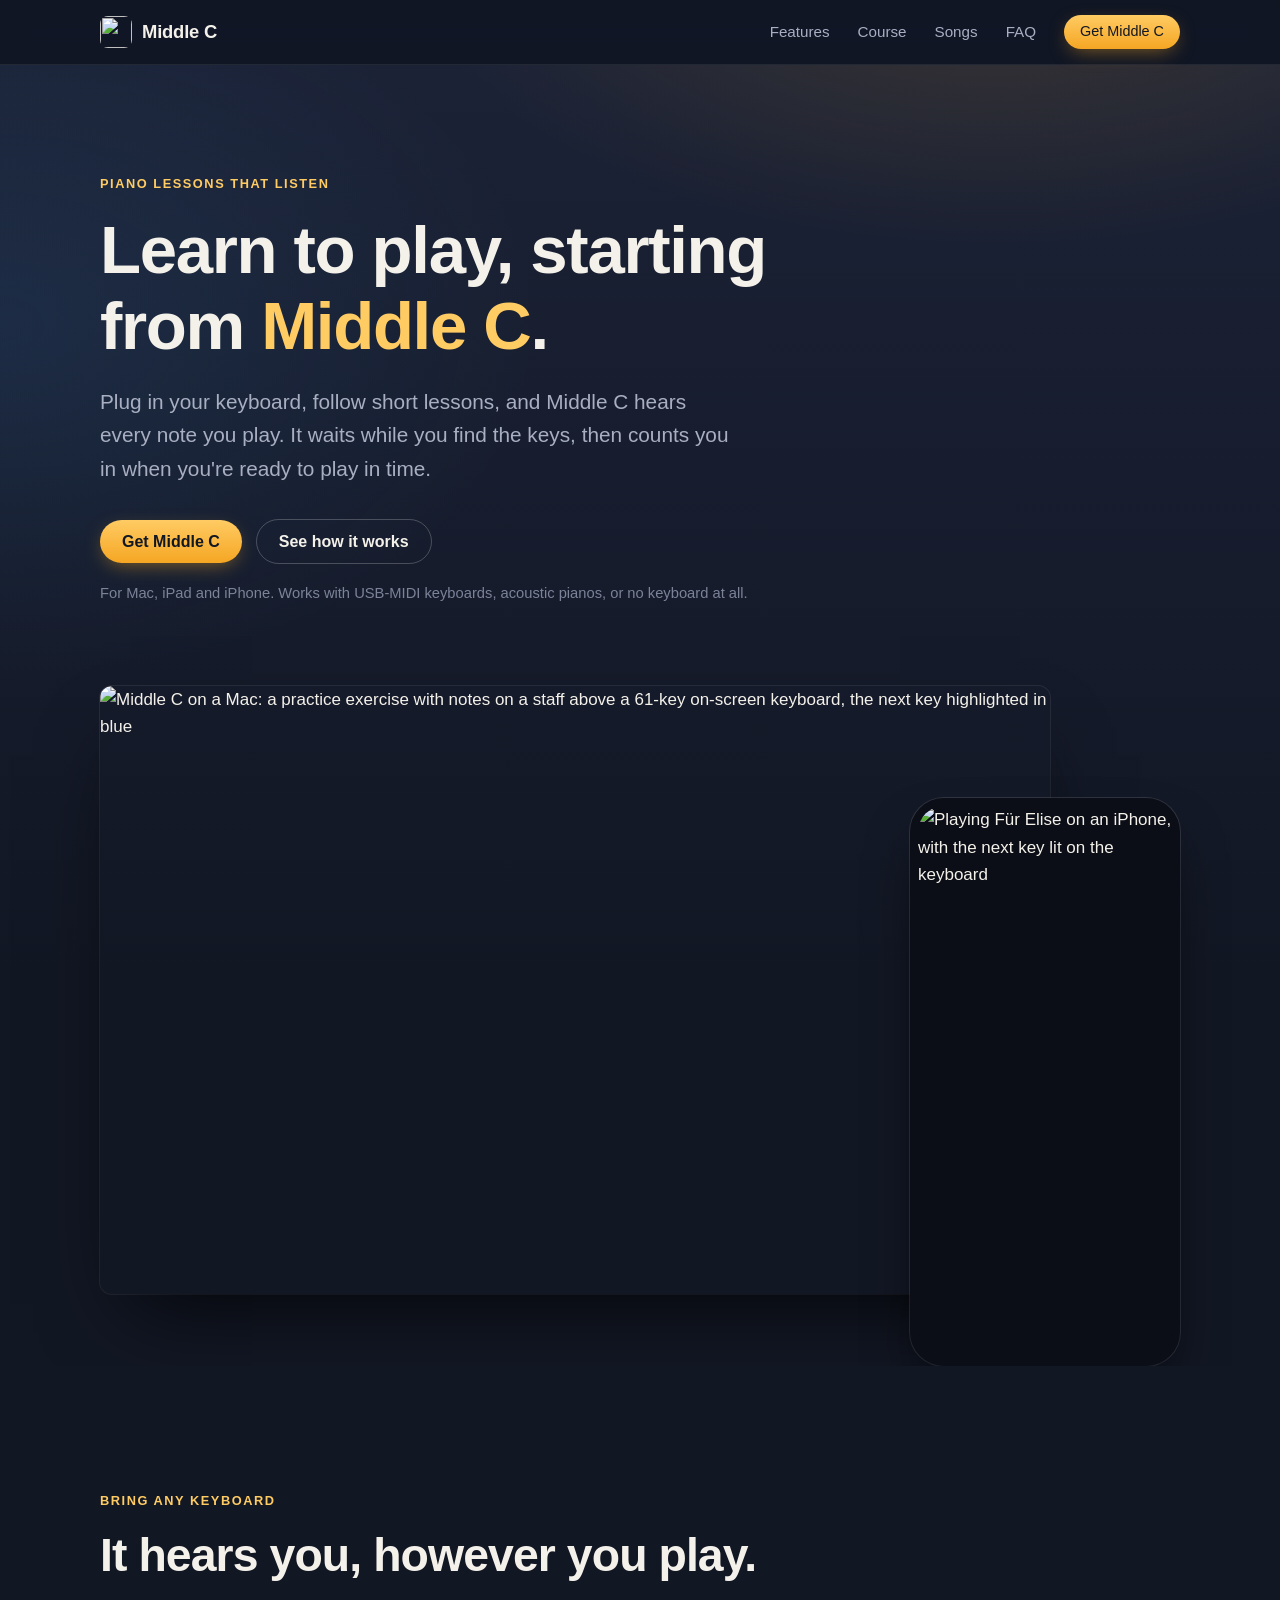
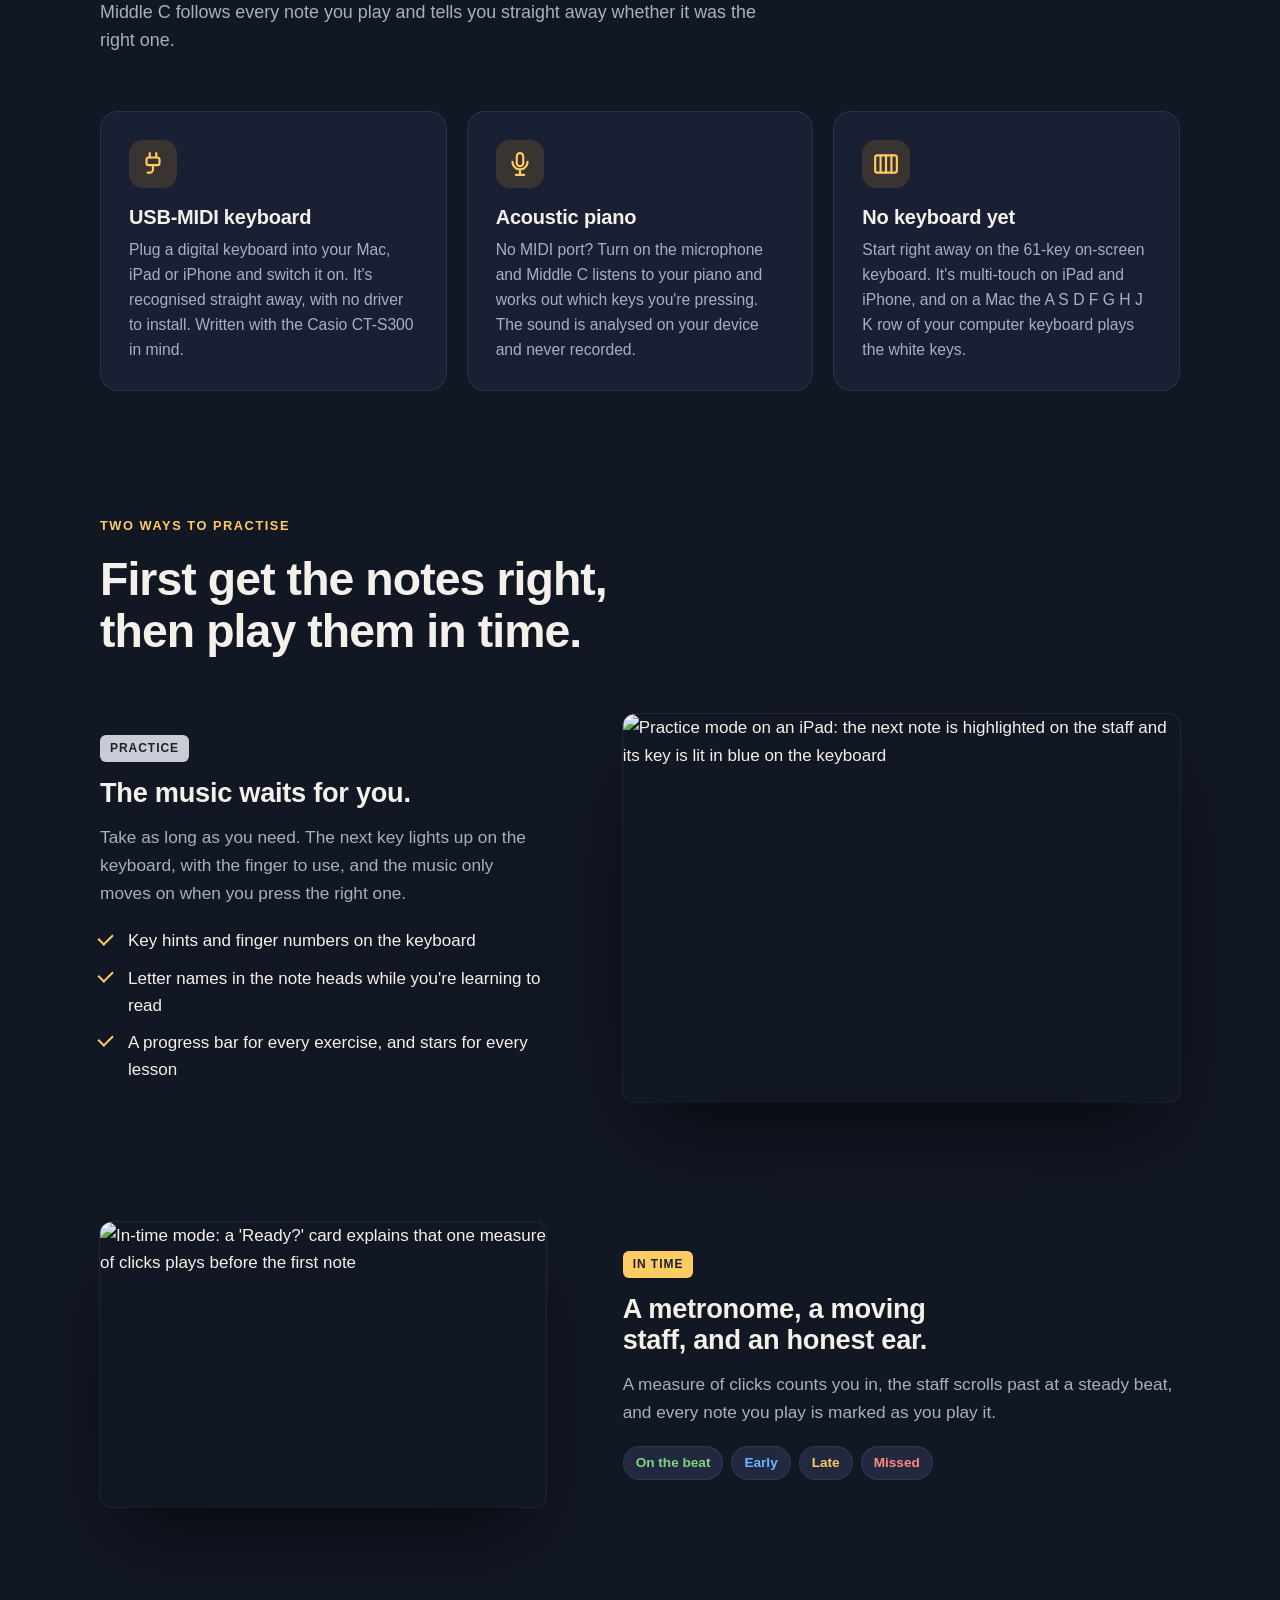
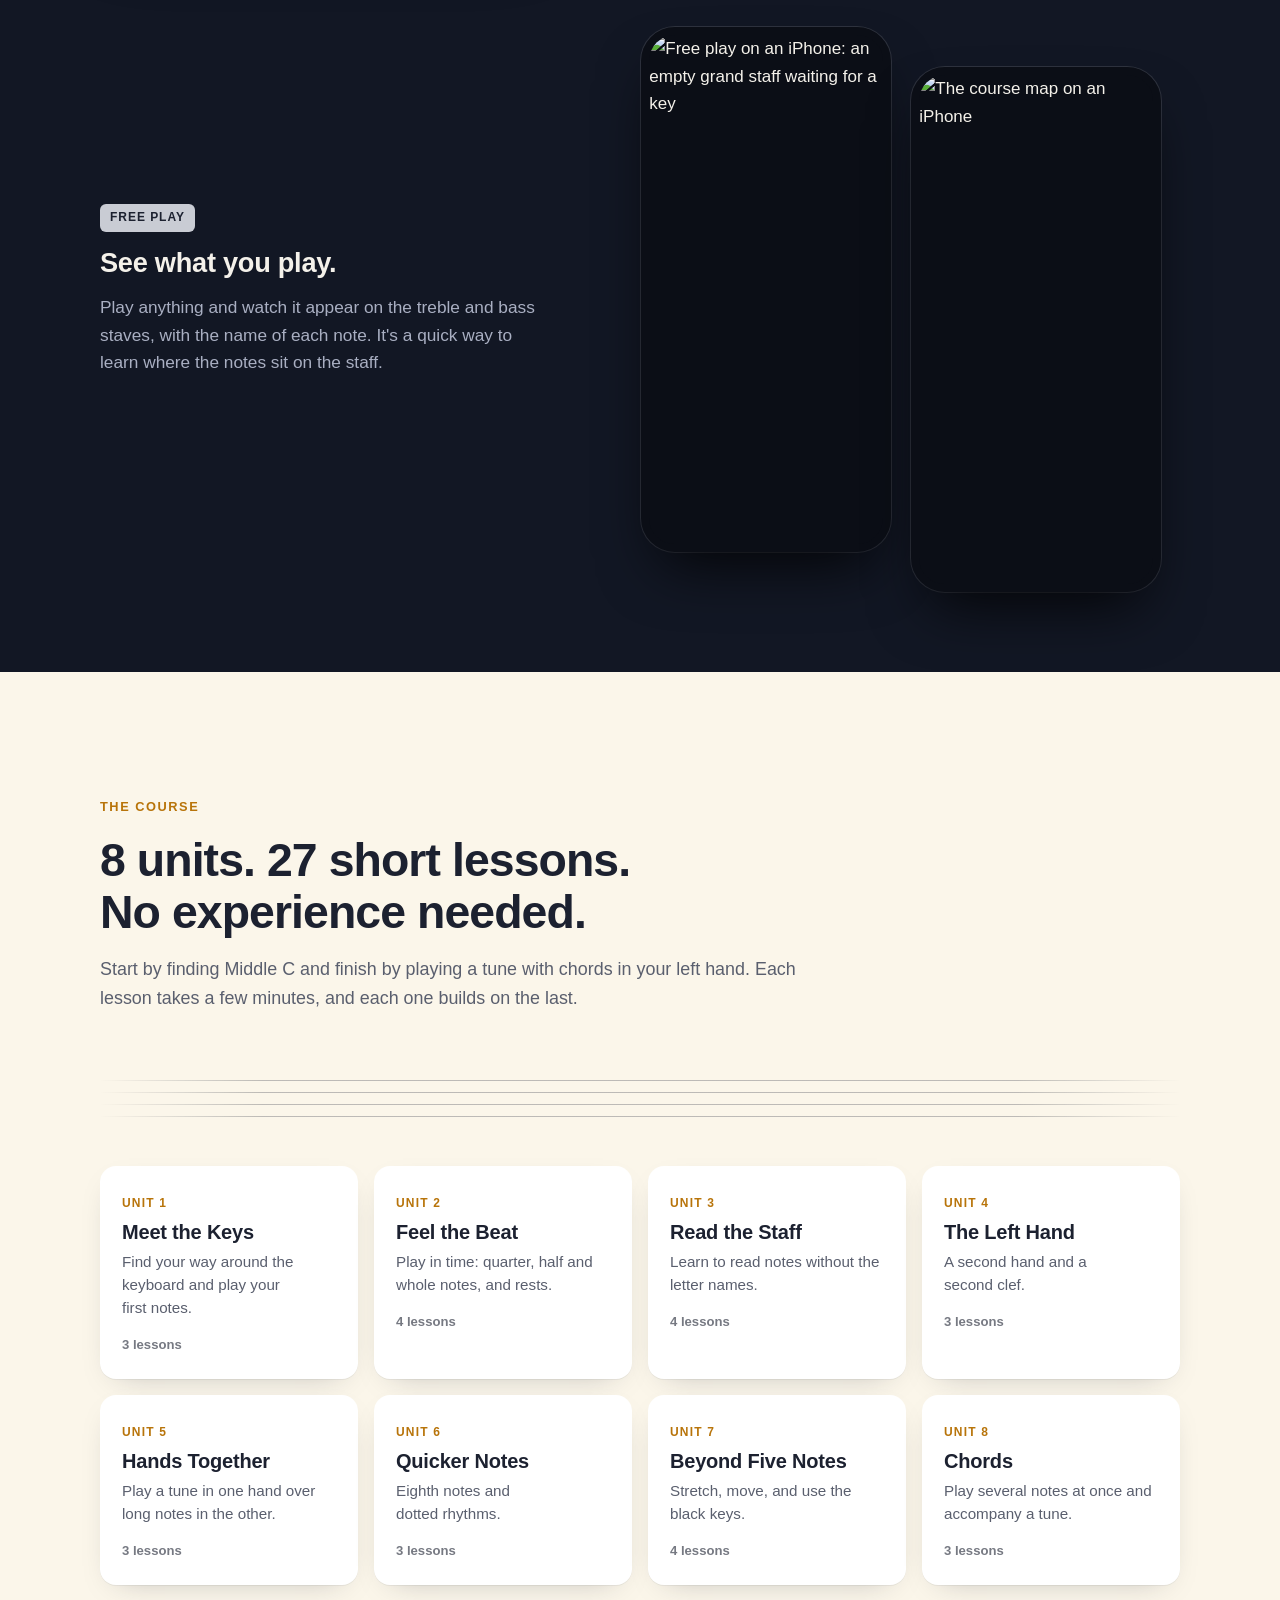
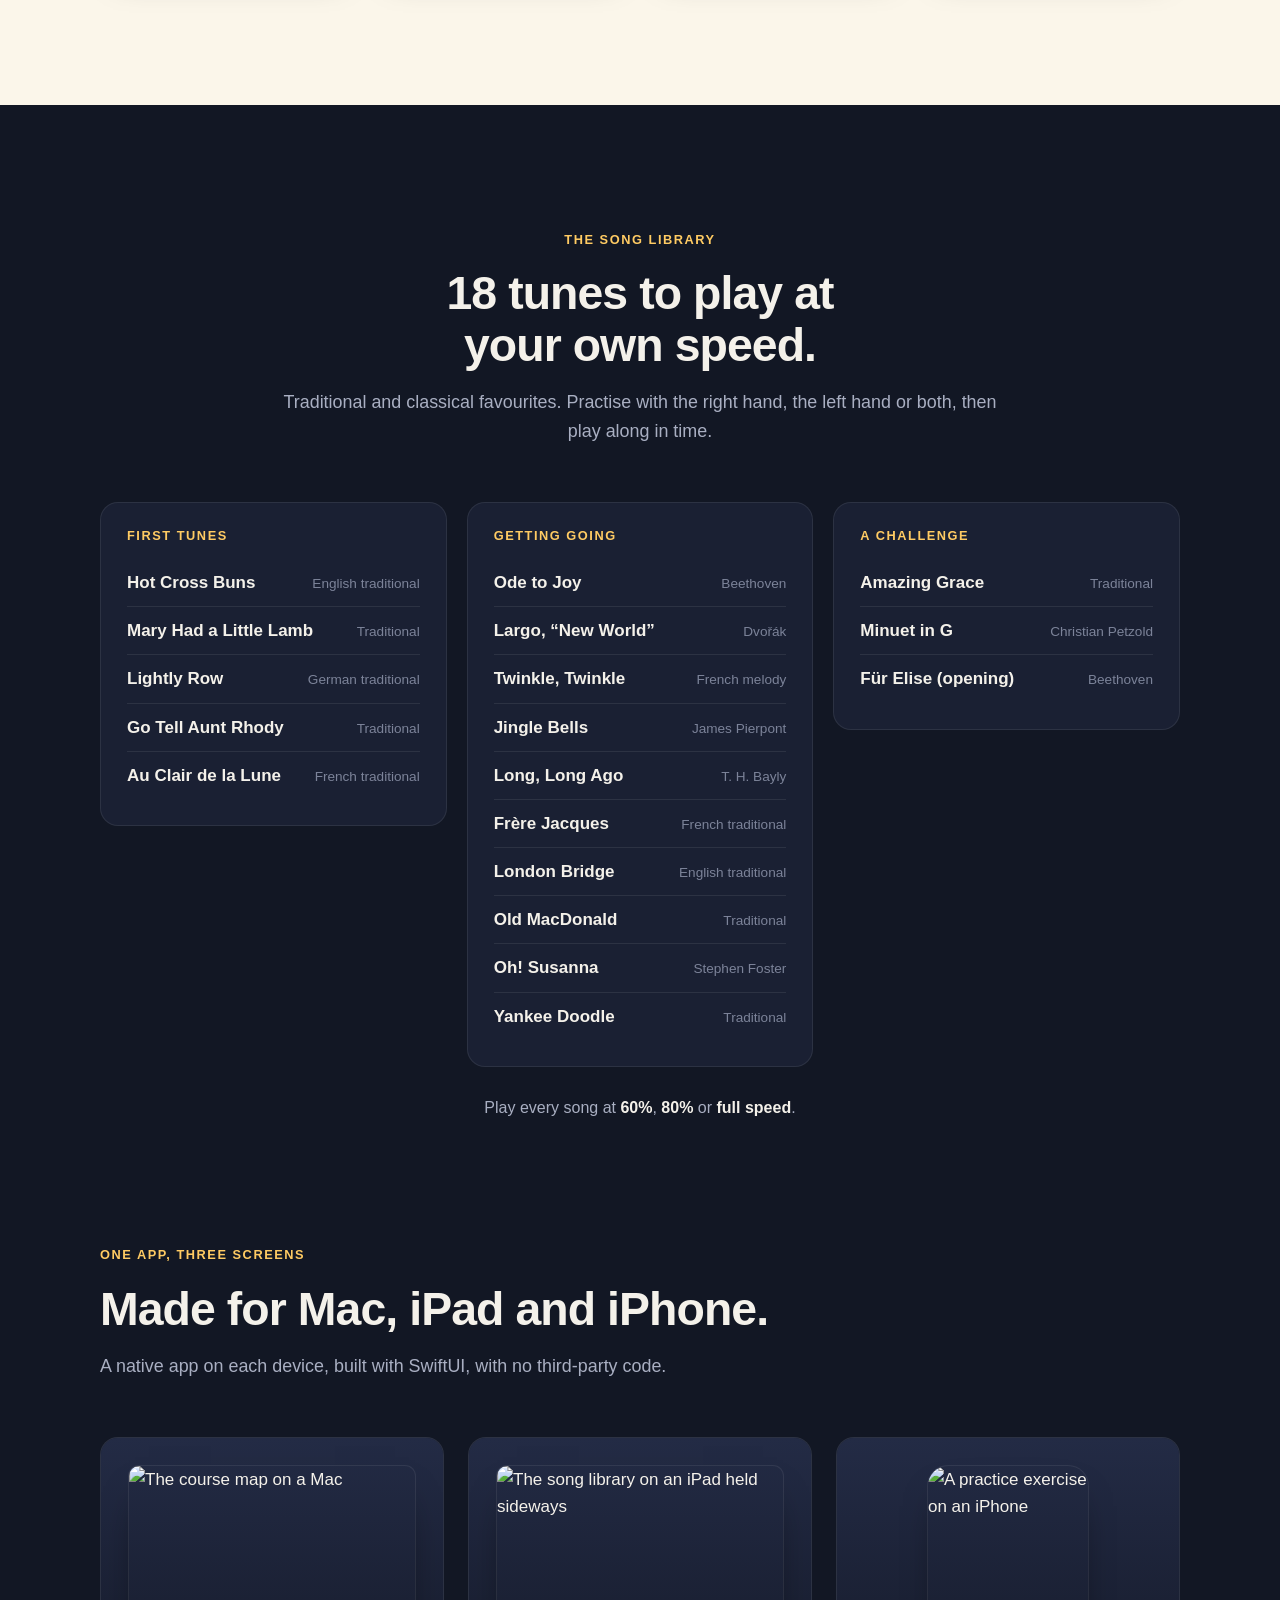
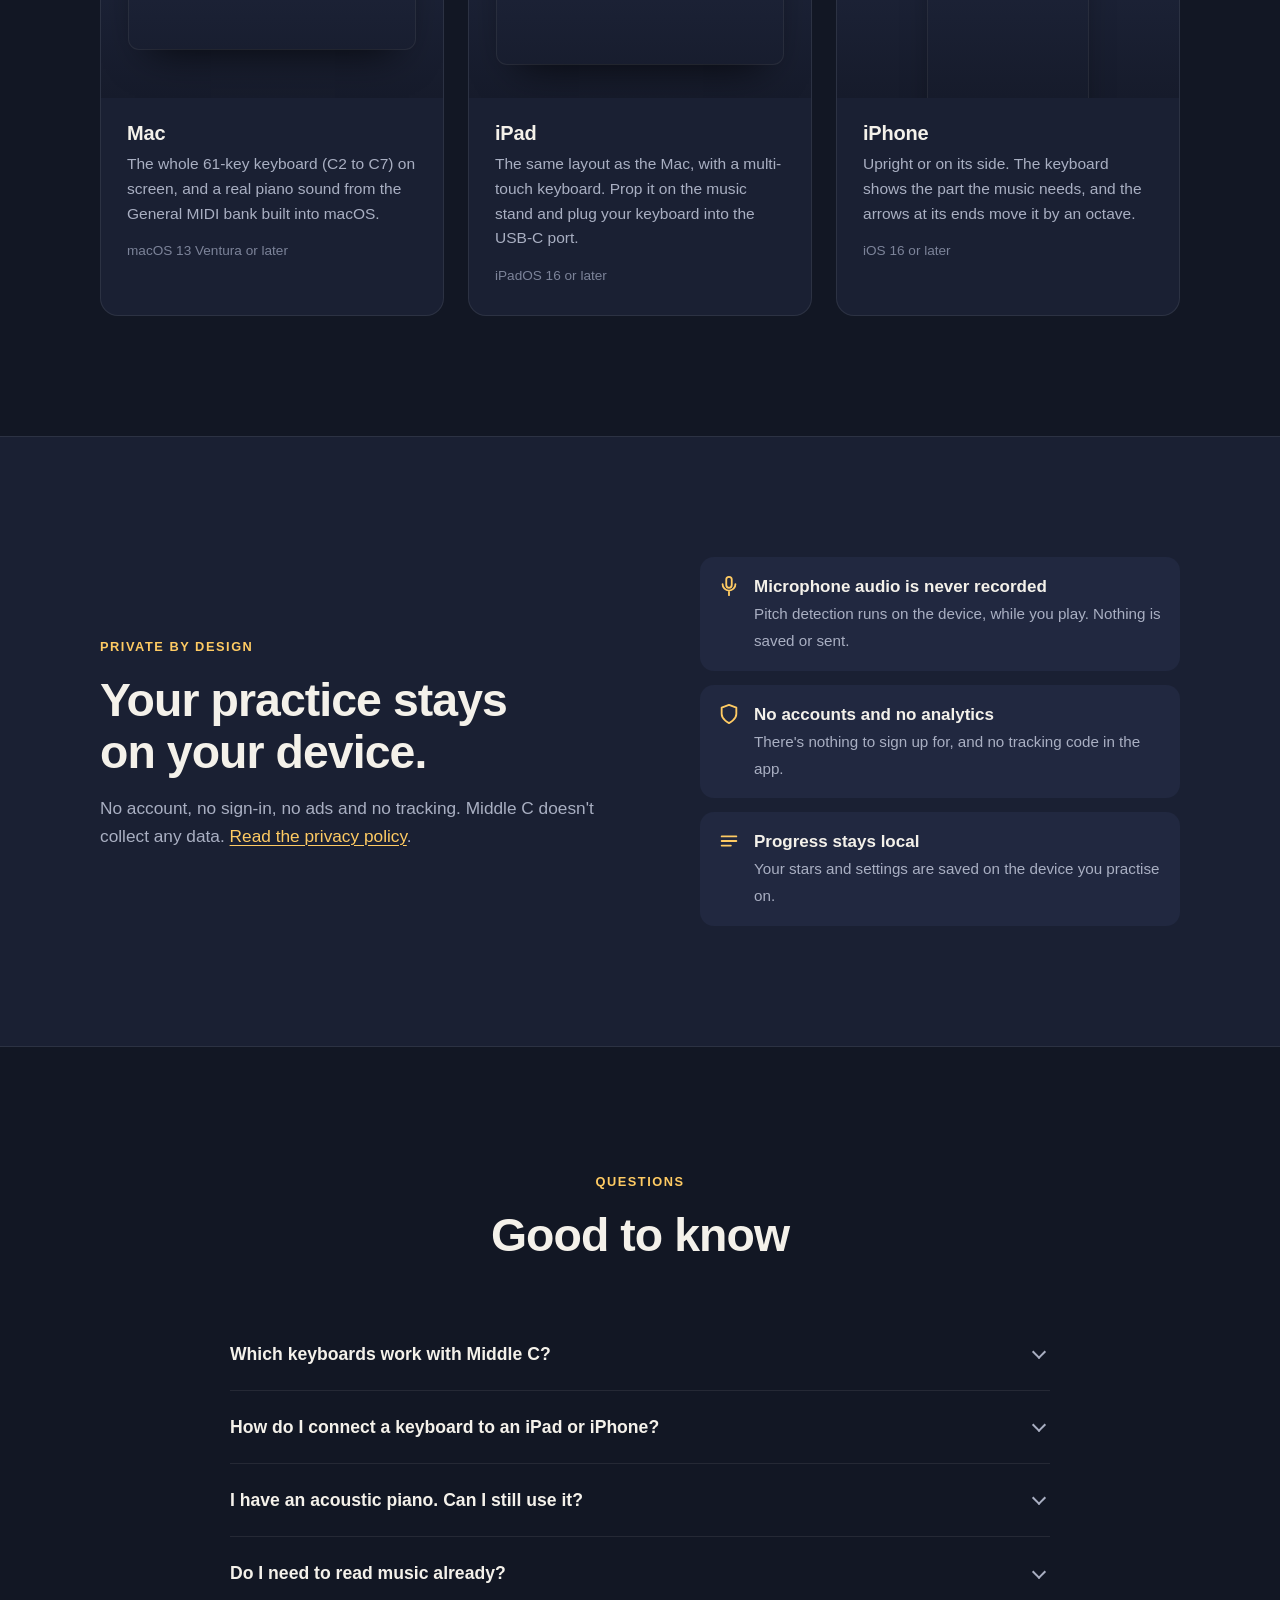
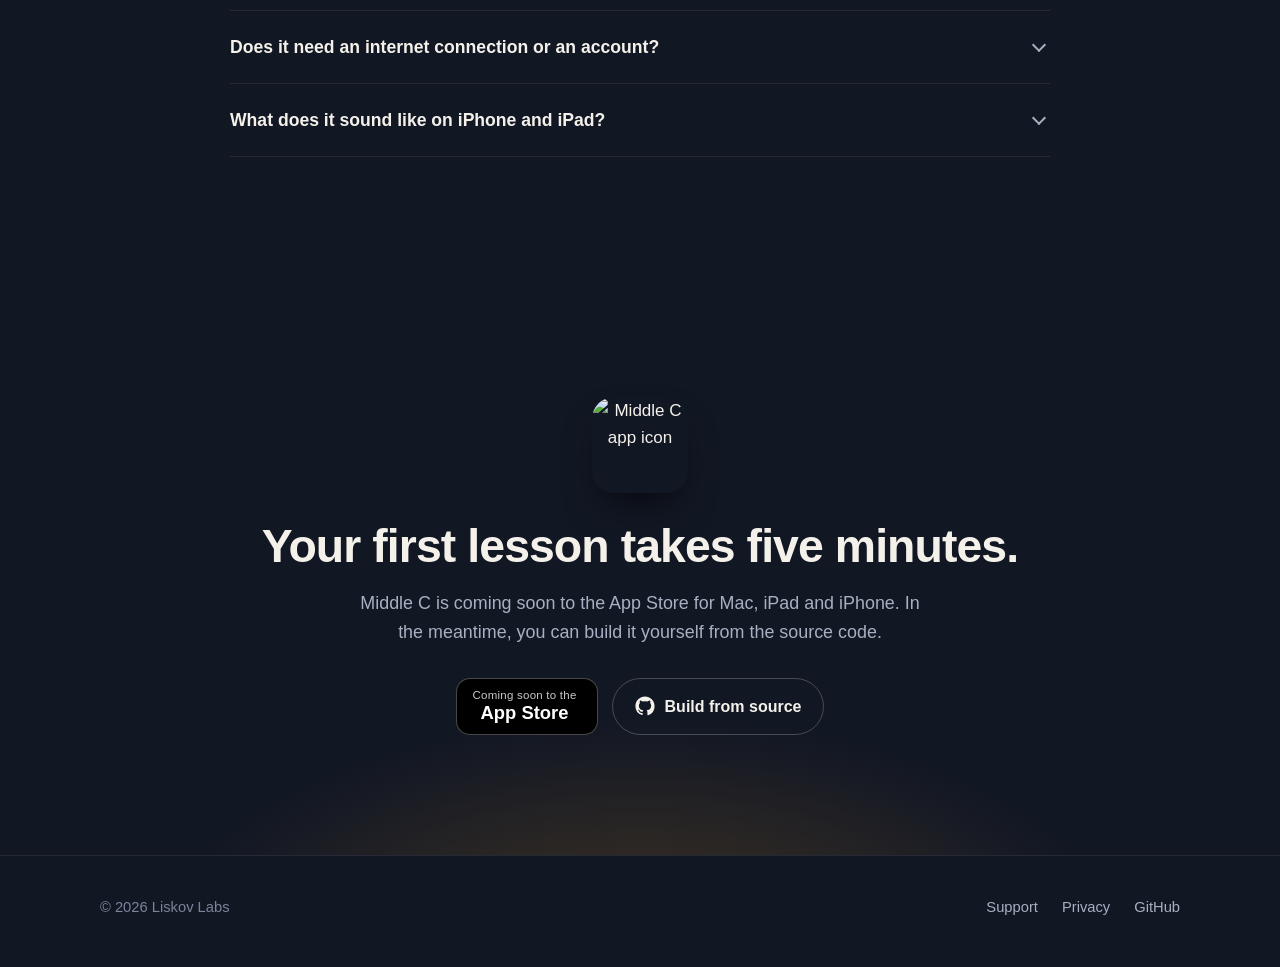
==== site/index.html @ c82c73c6 "docs: Add the marketing website A static site for middlec.liskovlabs.com in site/: the home page, a " ====
<!doctype html>
<html lang="en">
<head>
  <meta charset="utf-8">
  <meta name="viewport" content="width=device-width, initial-scale=1">
  <title>Middle C – Learn piano on Mac, iPad and iPhone</title>
  <meta name="description" content="Plug in a USB-MIDI keyboard, follow 27 short lessons, and Middle C listens to what you play. Practice mode waits for you; in-time mode judges every note. For Mac, iPad and iPhone.">
  <link rel="canonical" href="https://middlec.liskovlabs.com/">
  <meta name="theme-color" content="#121724">
  <link rel="icon" href="favicon.svg" type="image/svg+xml">
  <link rel="apple-touch-icon" href="apple-touch-icon.png">
  <link rel="stylesheet" href="style.css">

  <meta property="og:type" content="website">
  <meta property="og:site_name" content="Middle C">
  <meta property="og:title" content="Middle C – Learn piano on Mac, iPad and iPhone">
  <meta property="og:description" content="Plug in your keyboard, follow short lessons, and Middle C listens to what you play.">
  <meta property="og:url" content="https://middlec.liskovlabs.com/">
  <meta property="og:image" content="https://middlec.liskovlabs.com/images/og-image.jpg">
  <meta property="og:image:width" content="1200">
  <meta property="og:image:height" content="630">
  <meta name="twitter:card" content="summary_large_image">

  <script type="application/ld+json">
  {
    "@context": "https://schema.org",
    "@type": "SoftwareApplication",
    "name": "Middle C",
    "applicationCategory": "EducationalApplication",
    "operatingSystem": "macOS 13, iOS 16, iPadOS 16",
    "description": "Learn to play the keyboard: 27 short lessons, 18 songs, and an app that listens to what you play over USB-MIDI or the microphone.",
    "url": "https://middlec.liskovlabs.com/",
    "publisher": { "@type": "Organization", "name": "Liskov Labs" }
  }
  </script>
</head>
<body>
  <a class="skip" href="#main">Skip to content</a>

  <header class="site-header">
    <div class="wrap">
      <a class="brand" href="./"><img src="images/icon-256.png" alt="" width="32" height="32">Middle C</a>
      <nav class="site-nav" aria-label="Main">
        <a href="#features">Features</a>
        <a href="#course">Course</a>
        <a href="#songs">Songs</a>
        <a href="#faq">FAQ</a>
        <a class="btn small" href="#get">Get Middle C</a>
      </nav>
    </div>
  </header>

  <main id="main">

    <!-- Hero -->
    <section class="hero" aria-labelledby="hero-title">
      <div class="wrap">
        <div class="hero-copy">
          <span class="eyebrow">Piano lessons that listen</span>
          <h1 id="hero-title">Learn to play, starting from <em>Middle&nbsp;C</em>.</h1>
          <p class="lede">Plug in your keyboard, follow short lessons, and Middle C hears every note you play. It waits while you find the keys, then counts you in when you're ready to play in time.</p>
          <div class="actions">
            <a class="btn" href="#get">Get Middle C</a>
            <a class="btn ghost" href="#features">See how it works</a>
          </div>
          <p class="platforms">For Mac, iPad and iPhone. Works with USB-MIDI keyboards, acoustic pianos, or no keyboard at all.</p>
        </div>

        <div class="hero-shots">
          <img class="mac-shot" src="images/mac-practice.webp" width="1600" height="1025"
               alt="Middle C on a Mac: a practice exercise with notes on a staff above a 61-key on-screen keyboard, the next key highlighted in blue">
          <div class="phone">
            <img src="images/iphone-song.webp" width="640" height="1391"
                 alt="Playing Für Elise on an iPhone, with the next key lit on the keyboard">
          </div>
        </div>
      </div>
    </section>

    <!-- Inputs -->
    <section aria-labelledby="inputs-title">
      <div class="wrap">
        <div class="section-head">
          <span class="eyebrow">Bring any keyboard</span>
          <h2 id="inputs-title">It hears you, however you play.</h2>
          <p>Middle C follows every note you play and tells you straight away whether it was the right one.</p>
        </div>
        <div class="inputs">
          <div class="input">
            <div class="icon" aria-hidden="true">
              <svg viewBox="0 0 24 24" fill="none" stroke="currentColor" stroke-width="2" stroke-linecap="round" stroke-linejoin="round"><path d="M9 2v4M15 2v4"/><rect x="6" y="6" width="12" height="7" rx="2"/><path d="M12 13v4a3 3 0 0 1-3 3H7"/></svg>
            </div>
            <h3>USB-MIDI keyboard</h3>
            <p>Plug a digital keyboard into your Mac, iPad or iPhone and switch it on. It's recognised straight away, with no driver to install. Written with the Casio CT-S300 in mind.</p>
          </div>
          <div class="input">
            <div class="icon" aria-hidden="true">
              <svg viewBox="0 0 24 24" fill="none" stroke="currentColor" stroke-width="2" stroke-linecap="round" stroke-linejoin="round"><rect x="9" y="2" width="6" height="12" rx="3"/><path d="M5 10a7 7 0 0 0 14 0M12 17v5M8 22h8"/></svg>
            </div>
            <h3>Acoustic piano</h3>
            <p>No MIDI port? Turn on the microphone and Middle C listens to your piano and works out which keys you're pressing. The sound is analysed on your device and never recorded.</p>
          </div>
          <div class="input">
            <div class="icon" aria-hidden="true">
              <svg viewBox="0 0 24 24" fill="none" stroke="currentColor" stroke-width="2" stroke-linecap="round" stroke-linejoin="round"><rect x="2" y="4" width="20" height="16" rx="2"/><path d="M7 4v9M12 4v9M17 4v9M7 13v7M12 13v7M17 13v7"/></svg>
            </div>
            <h3>No keyboard yet</h3>
            <p>Start right away on the 61-key on-screen keyboard. It's multi-touch on iPad and iPhone, and on a Mac the A S D F G H J K row of your computer keyboard plays the white keys.</p>
          </div>
        </div>
      </div>
    </section>

    <!-- Features -->
    <section id="features" aria-labelledby="features-title" style="padding-top: 0">
      <div class="wrap">
        <div class="section-head">
          <span class="eyebrow">Two ways to practise</span>
          <h2 id="features-title">First get the notes right, then play them in time.</h2>
        </div>

        <div class="feature">
          <div class="feature-copy">
            <span class="tag grey">Practice</span>
            <h3 style="font-size: 1.7rem">The music waits for you.</h3>
            <p>Take as long as you need. The next key lights up on the keyboard, with the finger to use, and the music only moves on when you press the right one.</p>
            <ul>
              <li>Key hints and finger numbers on the keyboard</li>
              <li>Letter names in the note heads while you're learning to read</li>
              <li>A progress bar for every exercise, and stars for every lesson</li>
            </ul>
          </div>
          <div class="feature-media">
            <img class="mac-shot" src="images/ipad-song.webp" width="1400" height="973" loading="lazy"
                 alt="Practice mode on an iPad: the next note is highlighted on the staff and its key is lit in blue on the keyboard">
          </div>
        </div>

        <div class="feature flip">
          <div class="feature-copy">
            <span class="tag">In time</span>
            <h3 style="font-size: 1.7rem">A metronome, a moving staff, and an honest ear.</h3>
            <p>A measure of clicks counts you in, the staff scrolls past at a steady beat, and every note you play is marked as you play it.</p>
            <div class="judgement" aria-label="How each note is judged">
              <span class="on">On the beat</span>
              <span class="early">Early</span>
              <span class="late">Late</span>
              <span class="miss">Missed</span>
            </div>
          </div>
          <div class="feature-media">
            <img class="mac-shot" src="images/mac-in-time.webp" width="1400" height="897" loading="lazy"
                 alt="In-time mode: a 'Ready?' card explains that one measure of clicks plays before the first note">
          </div>
        </div>

        <div class="feature">
          <div class="feature-copy">
            <span class="tag grey">Free play</span>
            <h3 style="font-size: 1.7rem">See what you play.</h3>
            <p>Play anything and watch it appear on the treble and bass staves, with the name of each note. It's a quick way to learn where the notes sit on the staff.</p>
          </div>
          <div class="feature-media duo">
            <div class="phone"><img src="images/iphone-free-play.webp" width="640" height="1391" loading="lazy" alt="Free play on an iPhone: an empty grand staff waiting for a key"></div>
            <div class="phone"><img src="images/iphone-learn.webp" width="640" height="1391" loading="lazy" alt="The course map on an iPhone"></div>
          </div>
        </div>
      </div>
    </section>

    <!-- Course -->
    <section id="course" class="paper" aria-labelledby="course-title">
      <div class="wrap">
        <div class="section-head">
          <span class="eyebrow">The course</span>
          <h2 id="course-title">8 units. 27 short lessons. No experience needed.</h2>
          <p>Start by finding Middle C and finish by playing a tune with chords in your left hand. Each lesson takes a few minutes, and each one builds on the last.</p>
        </div>
        <div class="staff-rule" aria-hidden="true"></div>
        <ol class="units">
          <li class="unit"><span class="num">Unit 1</span><h3>Meet the Keys</h3><p>Find your way around the keyboard and play your first notes.</p><div class="count">3 lessons</div></li>
          <li class="unit"><span class="num">Unit 2</span><h3>Feel the Beat</h3><p>Play in time: quarter, half and whole notes, and rests.</p><div class="count">4 lessons</div></li>
          <li class="unit"><span class="num">Unit 3</span><h3>Read the Staff</h3><p>Learn to read notes without the letter names.</p><div class="count">4 lessons</div></li>
          <li class="unit"><span class="num">Unit 4</span><h3>The Left Hand</h3><p>A second hand and a second clef.</p><div class="count">3 lessons</div></li>
          <li class="unit"><span class="num">Unit 5</span><h3>Hands Together</h3><p>Play a tune in one hand over long notes in the other.</p><div class="count">3 lessons</div></li>
          <li class="unit"><span class="num">Unit 6</span><h3>Quicker Notes</h3><p>Eighth notes and dotted rhythms.</p><div class="count">3 lessons</div></li>
          <li class="unit"><span class="num">Unit 7</span><h3>Beyond Five Notes</h3><p>Stretch, move, and use the black keys.</p><div class="count">4 lessons</div></li>
          <li class="unit"><span class="num">Unit 8</span><h3>Chords</h3><p>Play several notes at once and accompany a tune.</p><div class="count">3 lessons</div></li>
        </ol>
      </div>
    </section>

    <!-- Songs -->
    <section id="songs" aria-labelledby="songs-title">
      <div class="wrap">
        <div class="section-head center" style="text-align:center">
          <span class="eyebrow">The song library</span>
          <h2 id="songs-title">18 tunes to play at your own speed.</h2>
          <p>Traditional and classical favourites. Practise with the right hand, the left hand or both, then play along in time.</p>
        </div>
        <div class="song-groups">
          <div class="song-group">
            <h3>First tunes</h3>
            <ul>
              <li><span>Hot Cross Buns</span><small>English traditional</small></li>
              <li><span>Mary Had a Little Lamb</span><small>Traditional</small></li>
              <li><span>Lightly Row</span><small>German traditional</small></li>
              <li><span>Go Tell Aunt Rhody</span><small>Traditional</small></li>
              <li><span>Au Clair de la Lune</span><small>French traditional</small></li>
            </ul>
          </div>
          <div class="song-group">
            <h3>Getting going</h3>
            <ul>
              <li><span>Ode to Joy</span><small>Beethoven</small></li>
              <li><span>Largo, “New World”</span><small>Dvořák</small></li>
              <li><span>Twinkle, Twinkle</span><small>French melody</small></li>
              <li><span>Jingle Bells</span><small>James Pierpont</small></li>
              <li><span>Long, Long Ago</span><small>T. H. Bayly</small></li>
              <li><span>Frère Jacques</span><small>French traditional</small></li>
              <li><span>London Bridge</span><small>English traditional</small></li>
              <li><span>Old MacDonald</span><small>Traditional</small></li>
              <li><span>Oh! Susanna</span><small>Stephen Foster</small></li>
              <li><span>Yankee Doodle</span><small>Traditional</small></li>
            </ul>
          </div>
          <div class="song-group">
            <h3>A challenge</h3>
            <ul>
              <li><span>Amazing Grace</span><small>Traditional</small></li>
              <li><span>Minuet in G</span><small>Christian Petzold</small></li>
              <li><span>Für Elise (opening)</span><small>Beethoven</small></li>
            </ul>
          </div>
        </div>
        <p class="speeds">Play every song at <b>60%</b>, <b>80%</b> or <b>full speed</b>.</p>
      </div>
    </section>

    <!-- Devices -->
    <section aria-labelledby="devices-title" style="padding-top: 0">
      <div class="wrap">
        <div class="section-head">
          <span class="eyebrow">One app, three screens</span>
          <h2 id="devices-title">Made for Mac, iPad and iPhone.</h2>
          <p>A native app on each device, built with SwiftUI, with no third-party code.</p>
        </div>
        <div class="devices">
          <div class="device">
            <div class="device-img"><img src="images/mac-learn.webp" width="1400" height="897" loading="lazy" alt="The course map on a Mac"></div>
            <div class="device-body">
              <h3>Mac</h3>
              <p>The whole 61-key keyboard (C2 to C7) on screen, and a real piano sound from the General MIDI bank built into macOS.</p>
              <p class="req">macOS 13 Ventura or later</p>
            </div>
          </div>
          <div class="device">
            <div class="device-img"><img src="images/ipad-songs.webp" width="1400" height="973" loading="lazy" alt="The song library on an iPad held sideways"></div>
            <div class="device-body">
              <h3>iPad</h3>
              <p>The same layout as the Mac, with a multi-touch keyboard. Prop it on the music stand and plug your keyboard into the USB-C port.</p>
              <p class="req">iPadOS 16 or later</p>
            </div>
          </div>
          <div class="device">
            <div class="device-img portrait"><img src="images/iphone-practice.webp" width="640" height="1391" loading="lazy" alt="A practice exercise on an iPhone"></div>
            <div class="device-body">
              <h3>iPhone</h3>
              <p>Upright or on its side. The keyboard shows the part the music needs, and the arrows at its ends move it by an octave.</p>
              <p class="req">iOS 16 or later</p>
            </div>
          </div>
        </div>
      </div>
    </section>

    <!-- Privacy -->
    <section class="privacy-band" aria-labelledby="privacy-title">
      <div class="wrap privacy-grid">
        <div>
          <span class="eyebrow">Private by design</span>
          <h2 id="privacy-title">Your practice stays on your device.</h2>
          <p style="margin-top:16px;color:var(--text-dim);font-size:1.08rem">No account, no sign-in, no ads and no tracking. Middle C doesn't collect any data. <a href="privacy.html">Read the privacy policy</a>.</p>
        </div>
        <ul class="privacy-points">
          <li>
            <svg viewBox="0 0 24 24" fill="none" stroke="currentColor" stroke-width="2" stroke-linecap="round" stroke-linejoin="round" aria-hidden="true"><rect x="9" y="2" width="6" height="12" rx="3"/><path d="M5 10a7 7 0 0 0 14 0M12 17v5"/></svg>
            <div><b>Microphone audio is never recorded</b><span>Pitch detection runs on the device, while you play. Nothing is saved or sent.</span></div>
          </li>
          <li>
            <svg viewBox="0 0 24 24" fill="none" stroke="currentColor" stroke-width="2" stroke-linecap="round" stroke-linejoin="round" aria-hidden="true"><path d="M12 22s8-4 8-10V5l-8-3-8 3v7c0 6 8 10 8 10z"/></svg>
            <div><b>No accounts and no analytics</b><span>There's nothing to sign up for, and no tracking code in the app.</span></div>
          </li>
          <li>
            <svg viewBox="0 0 24 24" fill="none" stroke="currentColor" stroke-width="2" stroke-linecap="round" stroke-linejoin="round" aria-hidden="true"><path d="M4 7h16M4 12h16M4 17h10"/></svg>
            <div><b>Progress stays local</b><span>Your stars and settings are saved on the device you practise on.</span></div>
          </li>
        </ul>
      </div>
    </section>

    <!-- FAQ -->
    <section id="faq" aria-labelledby="faq-title">
      <div class="wrap">
        <div class="section-head center" style="text-align:center">
          <span class="eyebrow">Questions</span>
          <h2 id="faq-title">Good to know</h2>
        </div>
        <div class="faq">
          <details>
            <summary>Which keyboards work with Middle C?</summary>
            <p>Any keyboard or digital piano with a USB port that sends MIDI. Most do, and need no driver. The app was written with the Casio CT-S300 in mind, and its 61-key layout (C2 to C7) matches that keyboard.</p>
          </details>
          <details>
            <summary>How do I connect a keyboard to an iPad or iPhone?</summary>
            <p>Plug it into the USB-C port with a USB cable, or use a Lightning to USB adapter on older devices. It works the same way as on a Mac.</p>
          </details>
          <details>
            <summary>I have an acoustic piano. Can I still use it?</summary>
            <p>Yes. Turn on the microphone in Settings and Middle C listens to your piano to work out which notes you play. It picks out chords too, and it works best in a quiet room.</p>
          </details>
          <details>
            <summary>Do I need to read music already?</summary>
            <p>No. The course starts at the very beginning, finding Middle C, and teaches you to read the staff along the way. Letter names in the note heads help you until you don't need them.</p>
          </details>
          <details>
            <summary>Does it need an internet connection or an account?</summary>
            <p>No. Everything runs on your device, and there's nothing to sign up for.</p>
          </details>
          <details>
            <summary>What does it sound like on iPhone and iPad?</summary>
            <p>On a Mac you hear the piano from the sound bank built into macOS. iOS has no built-in piano sound, so the on-screen keys play a plain tone. With a keyboard connected you hear the keyboard's own speakers.</p>
          </details>
        </div>
      </div>
    </section>

    <!-- Get it -->
    <section id="get" class="cta" aria-labelledby="get-title">
      <div class="wrap">
        <img src="images/icon-256.png" alt="Middle C app icon" width="96" height="96">
        <h2 id="get-title">Your first lesson takes five minutes.</h2>
        <p>Middle C is coming soon to the App Store for Mac, iPad and iPhone. In the meantime, you can build it yourself from the source code.</p>
        <div class="actions">
          <!-- When the app is live, replace this span with Apple's official App Store badge linking to the app. -->
          <span class="store-badge" aria-disabled="true">
            <span><small>Coming soon to the</small><strong>App Store</strong></span>
          </span>
          <a class="btn ghost" href="https://github.com/cvrajeesh/piano-tutor">
            <svg viewBox="0 0 24 24" fill="currentColor" aria-hidden="true"><path d="M12 .5C5.65.5.5 5.65.5 12a11.5 11.5 0 0 0 7.86 10.92c.58.1.79-.25.79-.56v-2c-3.2.7-3.87-1.37-3.87-1.37-.53-1.33-1.28-1.69-1.28-1.69-1.04-.72.08-.7.08-.7 1.16.08 1.77 1.19 1.77 1.19 1.03 1.76 2.7 1.25 3.36.96.1-.75.4-1.25.73-1.54-2.56-.29-5.25-1.28-5.25-5.68 0-1.25.45-2.28 1.18-3.08-.12-.29-.51-1.46.11-3.04 0 0 .97-.31 3.17 1.18a11 11 0 0 1 5.77 0c2.2-1.49 3.17-1.18 3.17-1.18.62 1.58.23 2.75.11 3.04.74.8 1.18 1.83 1.18 3.08 0 4.41-2.69 5.38-5.26 5.67.41.36.78 1.06.78 2.14v3.17c0 .31.21.67.8.56A11.5 11.5 0 0 0 23.5 12C23.5 5.65 18.35.5 12 .5z"/></svg>
            Build from source
          </a>
        </div>
      </div>
    </section>
  </main>

  <footer class="site-footer">
    <div class="wrap">
      <span>© 2026 Liskov Labs</span>
      <nav aria-label="Footer">
        <a href="support.html">Support</a>
        <a href="privacy.html">Privacy</a>
        <a href="https://github.com/cvrajeesh/piano-tutor">GitHub</a>
      </nav>
    </div>
  </footer>
</body>
</html>
---- site/style.css ----
/* Middle C website. Colours follow the app: navy surfaces, amber accents, cream "paper" for music. */

:root {
  --bg: #121724;
  --bg-raised: #1a2033;
  --bg-card: #212840;
  --line: rgba(255, 255, 255, 0.08);
  --text: #f4f1ea;
  --text-dim: #a9afc2;
  --text-faint: #7c8399;
  --amber: #f5a623;
  --amber-light: #ffcb63;
  --paper: #fbf6ea;
  --paper-text: #1c2130;
  --paper-dim: #5a5f6e;
  --blue: #3b8fd6;
  --radius: 18px;
  --max: 1160px;
  --gutter: clamp(16px, 4vw, 40px);
  color-scheme: dark;
}

*,
*::before,
*::after { box-sizing: border-box; }

html { scroll-behavior: smooth; -webkit-text-size-adjust: 100%; }
@media (prefers-reduced-motion: reduce) { html { scroll-behavior: auto; } }

body {
  margin: 0;
  background: var(--bg);
  color: var(--text);
  font-family: -apple-system, BlinkMacSystemFont, "SF Pro Text", "Segoe UI", Inter, Roboto, "Helvetica Neue", Arial, sans-serif;
  font-size: 17px;
  line-height: 1.6;
  -webkit-font-smoothing: antialiased;
  overflow-x: hidden;
}

img { max-width: 100%; height: auto; display: block; }
a { color: var(--amber-light); text-decoration-thickness: 1px; text-underline-offset: 3px; }
a:hover { color: var(--amber); }

h1, h2, h3 {
  font-family: -apple-system, BlinkMacSystemFont, "SF Pro Display", "Segoe UI", Inter, Roboto, sans-serif;
  line-height: 1.12;
  letter-spacing: -0.02em;
  margin: 0;
  text-wrap: balance;
}
h1 { font-size: clamp(2.4rem, 6vw, 4.2rem); font-weight: 800; }
h2 { font-size: clamp(1.9rem, 4vw, 2.9rem); font-weight: 750; }
h3 { font-size: 1.25rem; font-weight: 700; letter-spacing: -0.01em; }
p { margin: 0; text-wrap: pretty; }

.wrap { max-width: var(--max); margin: 0 auto; padding: 0 var(--gutter); }

.skip { position: absolute; left: -9999px; }
.skip:focus { left: 16px; top: 16px; z-index: 100; background: var(--amber); color: var(--bg); padding: 8px 14px; border-radius: 8px; }

:focus-visible { outline: 2px solid var(--amber-light); outline-offset: 3px; border-radius: 6px; }

/* ---------- Header ---------- */

.site-header {
  position: sticky; top: 0; z-index: 50;
  background: rgba(18, 23, 36, 0.82);
  backdrop-filter: saturate(160%) blur(16px);
  -webkit-backdrop-filter: saturate(160%) blur(16px);
  border-bottom: 1px solid var(--line);
}
.site-header .wrap { display: flex; align-items: center; justify-content: space-between; height: 64px; gap: 16px; }
.brand { display: flex; align-items: center; gap: 10px; color: var(--text); text-decoration: none; font-weight: 750; font-size: 1.15rem; letter-spacing: -0.01em; }
.brand:hover { color: var(--text); }
.brand img { width: 32px; height: 32px; border-radius: 8px; }
.site-nav { display: flex; align-items: center; gap: 28px; }
.site-nav a { color: var(--text-dim); text-decoration: none; font-size: 0.95rem; font-weight: 500; }
.site-nav a:hover { color: var(--text); }
.site-nav .btn { color: var(--bg); }
@media (max-width: 760px) { .site-nav a:not(.btn) { display: none; } }

/* ---------- Buttons ---------- */

.btn {
  display: inline-flex; align-items: center; gap: 10px;
  padding: 12px 22px; border-radius: 999px;
  font-weight: 650; font-size: 1rem; text-decoration: none; line-height: 1.2;
  background: linear-gradient(180deg, var(--amber-light), var(--amber));
  color: var(--bg);
  border: 0;
  transition: transform 0.15s ease, box-shadow 0.15s ease;
  box-shadow: 0 6px 20px -6px rgba(245, 166, 35, 0.55);
}
.btn:hover { color: var(--bg); transform: translateY(-1px); box-shadow: 0 10px 26px -8px rgba(245, 166, 35, 0.7); }
.btn.small { padding: 8px 16px; font-size: 0.9rem; }
.btn.ghost { background: transparent; color: var(--text); border: 1px solid rgba(255, 255, 255, 0.22); box-shadow: none; }
.btn.ghost:hover { color: var(--text); border-color: rgba(255, 255, 255, 0.45); }
.btn svg { width: 20px; height: 20px; flex: none; }

.store-badge {
  display: inline-flex; align-items: center; gap: 12px;
  padding: 10px 20px 10px 16px; border-radius: 14px;
  background: #000; color: #fff; text-decoration: none;
  border: 1px solid rgba(255, 255, 255, 0.28);
}
.store-badge:hover { color: #fff; border-color: rgba(255, 255, 255, 0.55); }
.store-badge svg { width: 26px; height: 26px; }
.store-badge span { display: flex; flex-direction: column; line-height: 1.15; }
.store-badge small { font-size: 0.72rem; color: #c9c9c9; letter-spacing: 0.02em; }
.store-badge strong { font-size: 1.15rem; font-weight: 600; }
.store-badge[aria-disabled="true"] { cursor: default; }

/* ---------- Hero ---------- */

.hero {
  position: relative;
  padding: clamp(56px, 9vw, 104px) 0 0;
  background:
    radial-gradient(1000px 520px at 78% -10%, rgba(245, 166, 35, 0.16), transparent 60%),
    radial-gradient(900px 600px at 0% 20%, rgba(59, 143, 214, 0.12), transparent 60%),
    linear-gradient(180deg, #1b2236 0%, var(--bg) 70%);
  overflow: hidden;
}
.hero-copy { max-width: 760px; }
.eyebrow {
  display: inline-block; font-size: 0.8rem; font-weight: 700; letter-spacing: 0.12em; text-transform: uppercase;
  color: var(--amber-light); margin-bottom: 18px;
}
.hero h1 em { font-style: normal; color: var(--amber-light); }
.hero .lede { margin-top: 22px; font-size: clamp(1.1rem, 2vw, 1.3rem); color: var(--text-dim); max-width: 640px; }
.hero .actions { margin-top: 34px; display: flex; flex-wrap: wrap; gap: 14px; align-items: center; }
.hero .platforms { margin-top: 18px; font-size: 0.92rem; color: var(--text-faint); }

.hero-shots { position: relative; margin-top: clamp(48px, 7vw, 80px); padding-bottom: clamp(40px, 6vw, 72px); }
.mac-shot {
  width: 88%;
  border-radius: 12px;
  box-shadow: 0 40px 80px -30px rgba(0, 0, 0, 0.8), 0 0 0 1px rgba(255, 255, 255, 0.08);
}
.phone {
  border-radius: 34px; overflow: hidden;
  border: 8px solid #0b0e16;
  box-shadow: 0 30px 60px -20px rgba(0, 0, 0, 0.85), 0 0 0 1px rgba(255, 255, 255, 0.12);
  background: #0b0e16;
}
.hero-shots .phone { position: absolute; right: 0; bottom: 0; width: 25%; }
@media (max-width: 640px) {
  .mac-shot { width: 100%; }
  .hero-shots .phone { width: 34%; right: -4px; bottom: 10px; border-width: 5px; border-radius: 22px; }
  .hero-shots { padding-bottom: 80px; }
}

/* ---------- Sections ---------- */

main section { padding: clamp(72px, 10vw, 120px) 0; scroll-margin-top: 64px; }
.section-head { max-width: 720px; margin-bottom: clamp(36px, 5vw, 56px); }
.section-head p { margin-top: 16px; color: var(--text-dim); font-size: 1.12rem; }
.center { text-align: center; margin-left: auto; margin-right: auto; }

/* Inputs strip */
.inputs { display: grid; grid-template-columns: repeat(3, 1fr); gap: 20px; }
@media (max-width: 860px) { .inputs { grid-template-columns: 1fr; } }
.input {
  background: var(--bg-raised); border: 1px solid var(--line); border-radius: var(--radius);
  padding: 28px;
}
.input .icon {
  width: 48px; height: 48px; border-radius: 14px; display: grid; place-items: center;
  background: rgba(245, 166, 35, 0.14); color: var(--amber-light); margin-bottom: 18px;
}
.input .icon svg { width: 26px; height: 26px; }
.input p { margin-top: 8px; color: var(--text-dim); font-size: 0.98rem; }

/* Feature rows */
.feature {
  display: grid; grid-template-columns: 1fr 1.25fr; gap: clamp(32px, 6vw, 80px); align-items: center;
}
.feature + .feature { margin-top: clamp(72px, 10vw, 120px); }
.feature.flip .feature-media { order: -1; }
@media (max-width: 860px) {
  .feature { grid-template-columns: 1fr; }
  .feature.flip .feature-media { order: 0; }
}
.feature-copy .tag {
  display: inline-block; padding: 4px 10px; border-radius: 6px;
  font-size: 0.75rem; font-weight: 800; letter-spacing: 0.08em; text-transform: uppercase;
  background: var(--amber-light); color: var(--paper-text); margin-bottom: 16px;
}
.feature-copy .tag.grey { background: #c9ccd4; }
.feature-copy p { margin-top: 16px; color: var(--text-dim); font-size: 1.08rem; }
.feature-copy ul { margin: 20px 0 0; padding: 0; list-style: none; display: grid; gap: 10px; }
.feature-copy li { position: relative; padding-left: 28px; color: var(--text); }
.feature-copy li::before {
  content: ""; position: absolute; left: 0; top: 0.5em; width: 14px; height: 9px;
  border-left: 2.5px solid var(--amber-light); border-bottom: 2.5px solid var(--amber-light);
  transform: rotate(-45deg) translate(1px, -3px);
}
.feature-media .mac-shot { width: 100%; }
.feature-media.duo { display: grid; grid-template-columns: 1fr 1fr; gap: 20px; max-width: 520px; margin: 0 auto; }
.feature-media.duo .phone:nth-child(2) { transform: translateY(40px); }

.judgement { display: flex; flex-wrap: wrap; gap: 8px; margin-top: 20px; }
.judgement span {
  font-size: 0.85rem; font-weight: 650; padding: 5px 12px; border-radius: 999px;
  border: 1px solid var(--line); background: var(--bg-card);
}
.judgement .on { color: #7fd67a; }
.judgement .early { color: #6ab6ff; }
.judgement .late { color: var(--amber-light); }
.judgement .miss { color: #ff8a80; }

/* Paper section: the course */
.paper {
  background: var(--paper); color: var(--paper-text);
  position: relative;
}
.paper .section-head p { color: var(--paper-dim); }
.paper .eyebrow { color: #b8740a; }
.staff-rule {
  height: 49px; margin-bottom: 48px;
  background: repeating-linear-gradient(180deg, transparent 0 11px, rgba(28, 33, 48, 0.28) 11px 12px);
  mask-image: linear-gradient(90deg, transparent, #000 15%, #000 85%, transparent);
  -webkit-mask-image: linear-gradient(90deg, transparent, #000 15%, #000 85%, transparent);
}
.units { display: grid; grid-template-columns: repeat(4, 1fr); gap: 16px; counter-reset: unit; list-style: none; padding: 0; margin: 0; }
@media (max-width: 960px) { .units { grid-template-columns: repeat(2, 1fr); } }
@media (max-width: 520px) { .units { grid-template-columns: 1fr; } }
.unit {
  background: #fff; border-radius: 16px; padding: 22px 22px 24px;
  box-shadow: 0 1px 0 rgba(28, 33, 48, 0.06), 0 10px 30px -18px rgba(28, 33, 48, 0.35);
}
.unit .num { font-size: 0.75rem; font-weight: 800; letter-spacing: 0.1em; text-transform: uppercase; color: #b8740a; }
.unit h3 { margin-top: 6px; color: var(--paper-text); }
.unit p { margin-top: 8px; color: var(--paper-dim); font-size: 0.95rem; line-height: 1.5; }
.unit .count { margin-top: 14px; font-size: 0.82rem; font-weight: 600; color: var(--paper-text); opacity: 0.6; }

/* Songs */
.song-groups { display: grid; grid-template-columns: repeat(3, 1fr); gap: 20px; align-items: start; }
@media (max-width: 960px) { .song-groups { grid-template-columns: 1fr; } }
.song-group { background: var(--bg-raised); border: 1px solid var(--line); border-radius: var(--radius); padding: 26px; }
.song-group h3 { font-size: 0.8rem; text-transform: uppercase; letter-spacing: 0.12em; color: var(--amber-light); font-weight: 800; }
.song-group ul { list-style: none; margin: 16px 0 0; padding: 0; }
.song-group li { display: flex; align-items: baseline; justify-content: space-between; gap: 12px; padding: 10px 0; border-top: 1px solid var(--line); }
.song-group li:first-child { border-top: 0; }
.song-group li span { font-weight: 600; }
.song-group li small { color: var(--text-faint); font-size: 0.85rem; text-align: right; }
.speeds { margin-top: 28px; text-align: center; color: var(--text-dim); font-size: 1rem; }
.speeds b { color: var(--text); }

/* Devices */
.devices { display: grid; grid-template-columns: repeat(3, 1fr); gap: 24px; }
@media (max-width: 860px) { .devices { grid-template-columns: 1fr; } }
.device { background: var(--bg-raised); border: 1px solid var(--line); border-radius: var(--radius); overflow: hidden; display: flex; flex-direction: column; }
.device-img { background: linear-gradient(180deg, #232b45, #161b2b); padding: 28px 28px 0; height: 260px; display: flex; align-items: flex-start; justify-content: center; overflow: hidden; }
.device-img img { width: 100%; border-radius: 10px; box-shadow: 0 0 0 1px rgba(255, 255, 255, 0.08), 0 20px 40px -20px rgba(0, 0, 0, 0.8); }
.device-img.portrait img { width: 56%; border-radius: 20px 20px 0 0; }
.device-body { padding: 24px 26px 28px; }
.device-body p { margin-top: 8px; color: var(--text-dim); font-size: 0.97rem; }
.device-body .req { margin-top: 14px; font-size: 0.85rem; color: var(--text-faint); }

/* Privacy band */
.privacy-band { background: var(--bg-raised); border-top: 1px solid var(--line); border-bottom: 1px solid var(--line); }
.privacy-grid { display: grid; grid-template-columns: 1.1fr 1fr; gap: clamp(32px, 6vw, 72px); align-items: center; }
@media (max-width: 860px) { .privacy-grid { grid-template-columns: 1fr; } }
.privacy-points { display: grid; gap: 14px; list-style: none; margin: 0; padding: 0; }
.privacy-points li { display: flex; gap: 14px; align-items: flex-start; background: var(--bg-card); border-radius: 14px; padding: 16px 18px; }
.privacy-points svg { width: 22px; height: 22px; color: var(--amber-light); flex: none; margin-top: 2px; }
.privacy-points b { display: block; }
.privacy-points span { color: var(--text-dim); font-size: 0.95rem; }

/* FAQ */
.faq { max-width: 820px; margin: 0 auto; }
.faq details { border-bottom: 1px solid var(--line); }
.faq summary {
  cursor: pointer; list-style: none; padding: 22px 40px 22px 0; position: relative;
  font-weight: 650; font-size: 1.1rem;
}
.faq summary::-webkit-details-marker { display: none; }
.faq summary::after {
  content: ""; position: absolute; right: 6px; top: 50%; width: 10px; height: 10px;
  border-right: 2px solid var(--text-dim); border-bottom: 2px solid var(--text-dim);
  transform: translateY(-70%) rotate(45deg); transition: transform 0.2s ease;
}
.faq details[open] summary::after { transform: translateY(-30%) rotate(-135deg); }
.faq details p { padding: 0 0 22px; color: var(--text-dim); }
.faq details p + p { margin-top: -10px; }

/* Closing CTA */
.cta {
  text-align: center;
  background:
    radial-gradient(700px 360px at 50% 120%, rgba(245, 166, 35, 0.22), transparent 70%),
    var(--bg);
}
.cta img { width: 96px; height: 96px; border-radius: 22px; margin: 0 auto 28px; box-shadow: 0 20px 40px -16px rgba(0, 0, 0, 0.8); }
.cta p { margin: 16px auto 0; max-width: 560px; color: var(--text-dim); font-size: 1.12rem; }
.cta .actions { margin-top: 32px; display: flex; flex-wrap: wrap; gap: 14px; justify-content: center; }

/* ---------- Footer ---------- */

.site-footer { border-top: 1px solid var(--line); padding: 40px 0 48px; font-size: 0.92rem; color: var(--text-faint); }
.site-footer .wrap { display: flex; flex-wrap: wrap; gap: 20px 40px; justify-content: space-between; align-items: center; }
.site-footer nav { display: flex; flex-wrap: wrap; gap: 24px; }
.site-footer a { color: var(--text-dim); text-decoration: none; }
.site-footer a:hover { color: var(--text); }

/* ---------- Text pages (privacy, support) ---------- */

.page { padding: clamp(56px, 8vw, 96px) 0; }
.page .wrap { max-width: 760px; }
.page h1 { font-size: clamp(2.2rem, 5vw, 3.2rem); }
.page .updated { margin-top: 12px; color: var(--text-faint); font-size: 0.92rem; }
.page .intro { margin-top: 24px; font-size: 1.15rem; color: var(--text-dim); }
.page h2 { font-size: 1.45rem; margin-top: 48px; }
.page p, .page ul { margin-top: 14px; color: var(--text-dim); }
.page ul { padding-left: 22px; }
.page li + li { margin-top: 8px; }
.page strong { color: var(--text); }
.callout { margin-top: 32px; background: var(--bg-raised); border: 1px solid var(--line); border-radius: var(--radius); padding: 24px 26px; }
.callout p:first-child { margin-top: 0; }
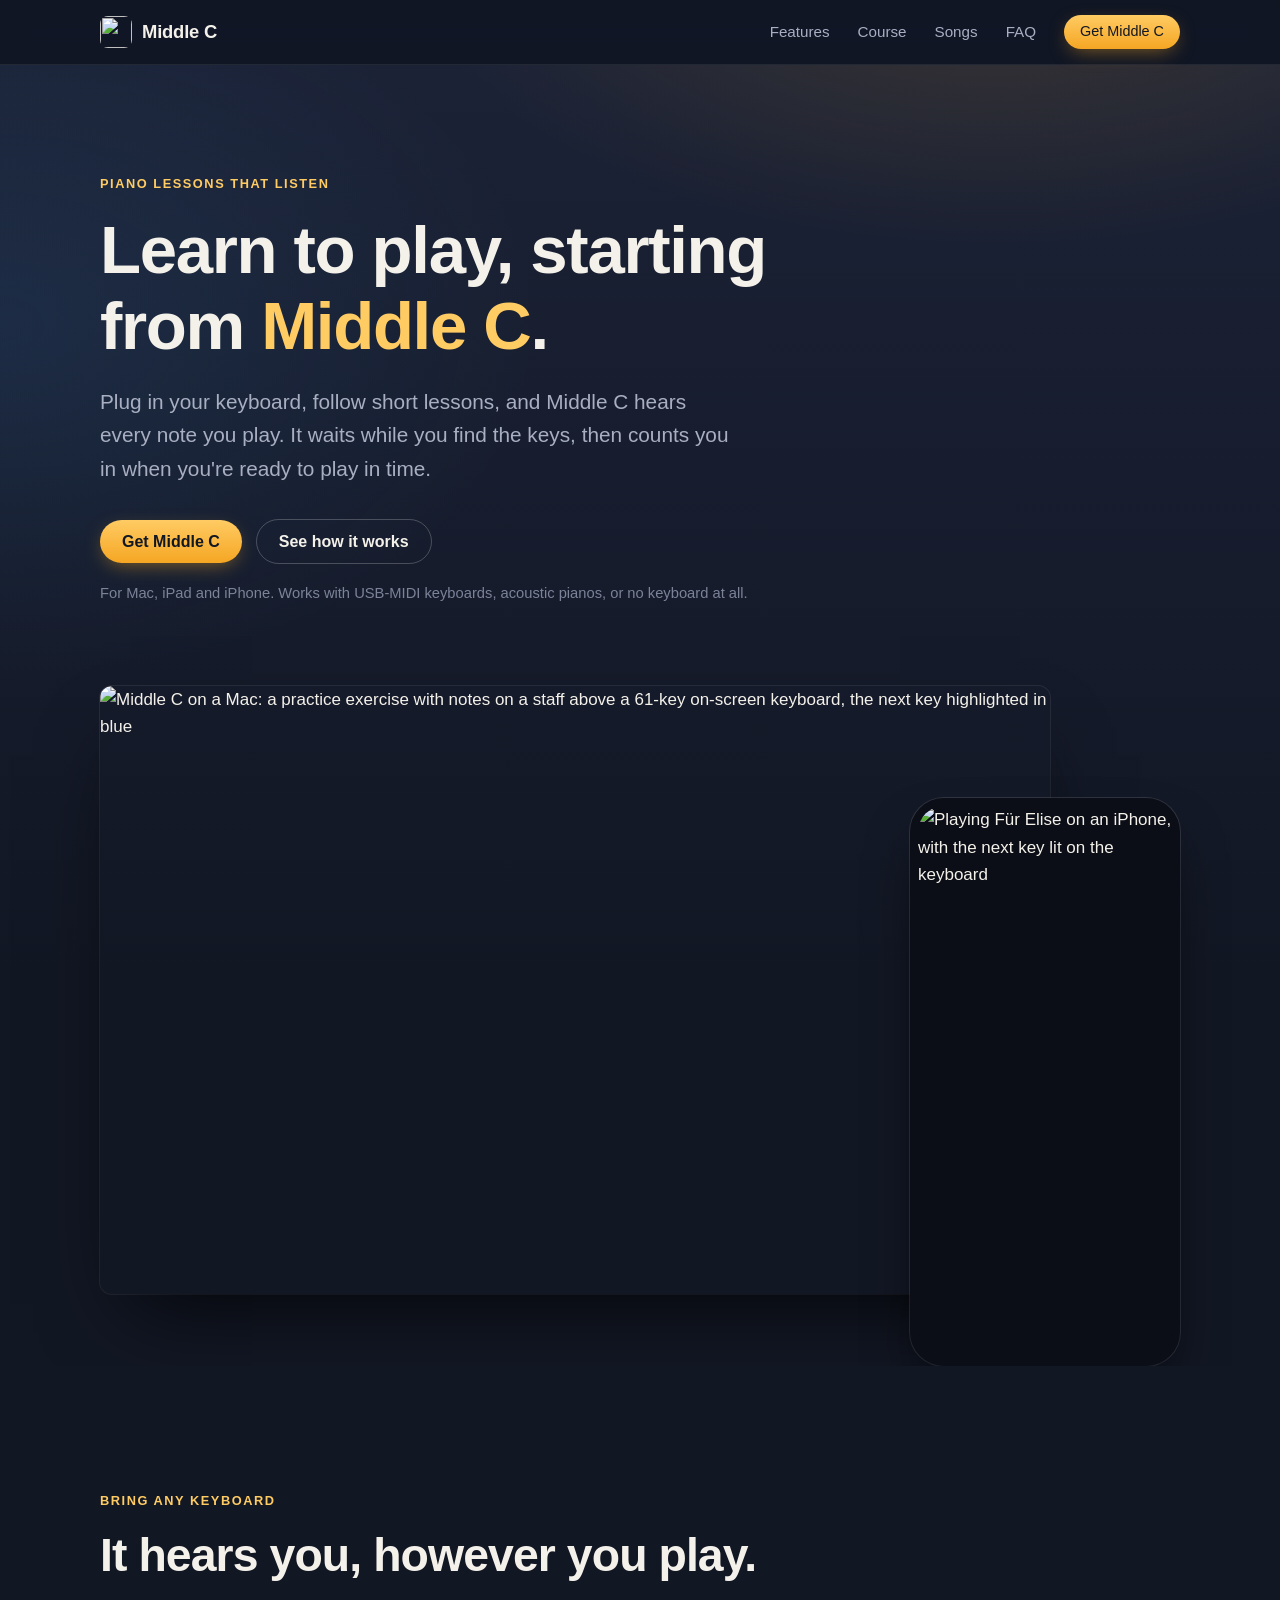
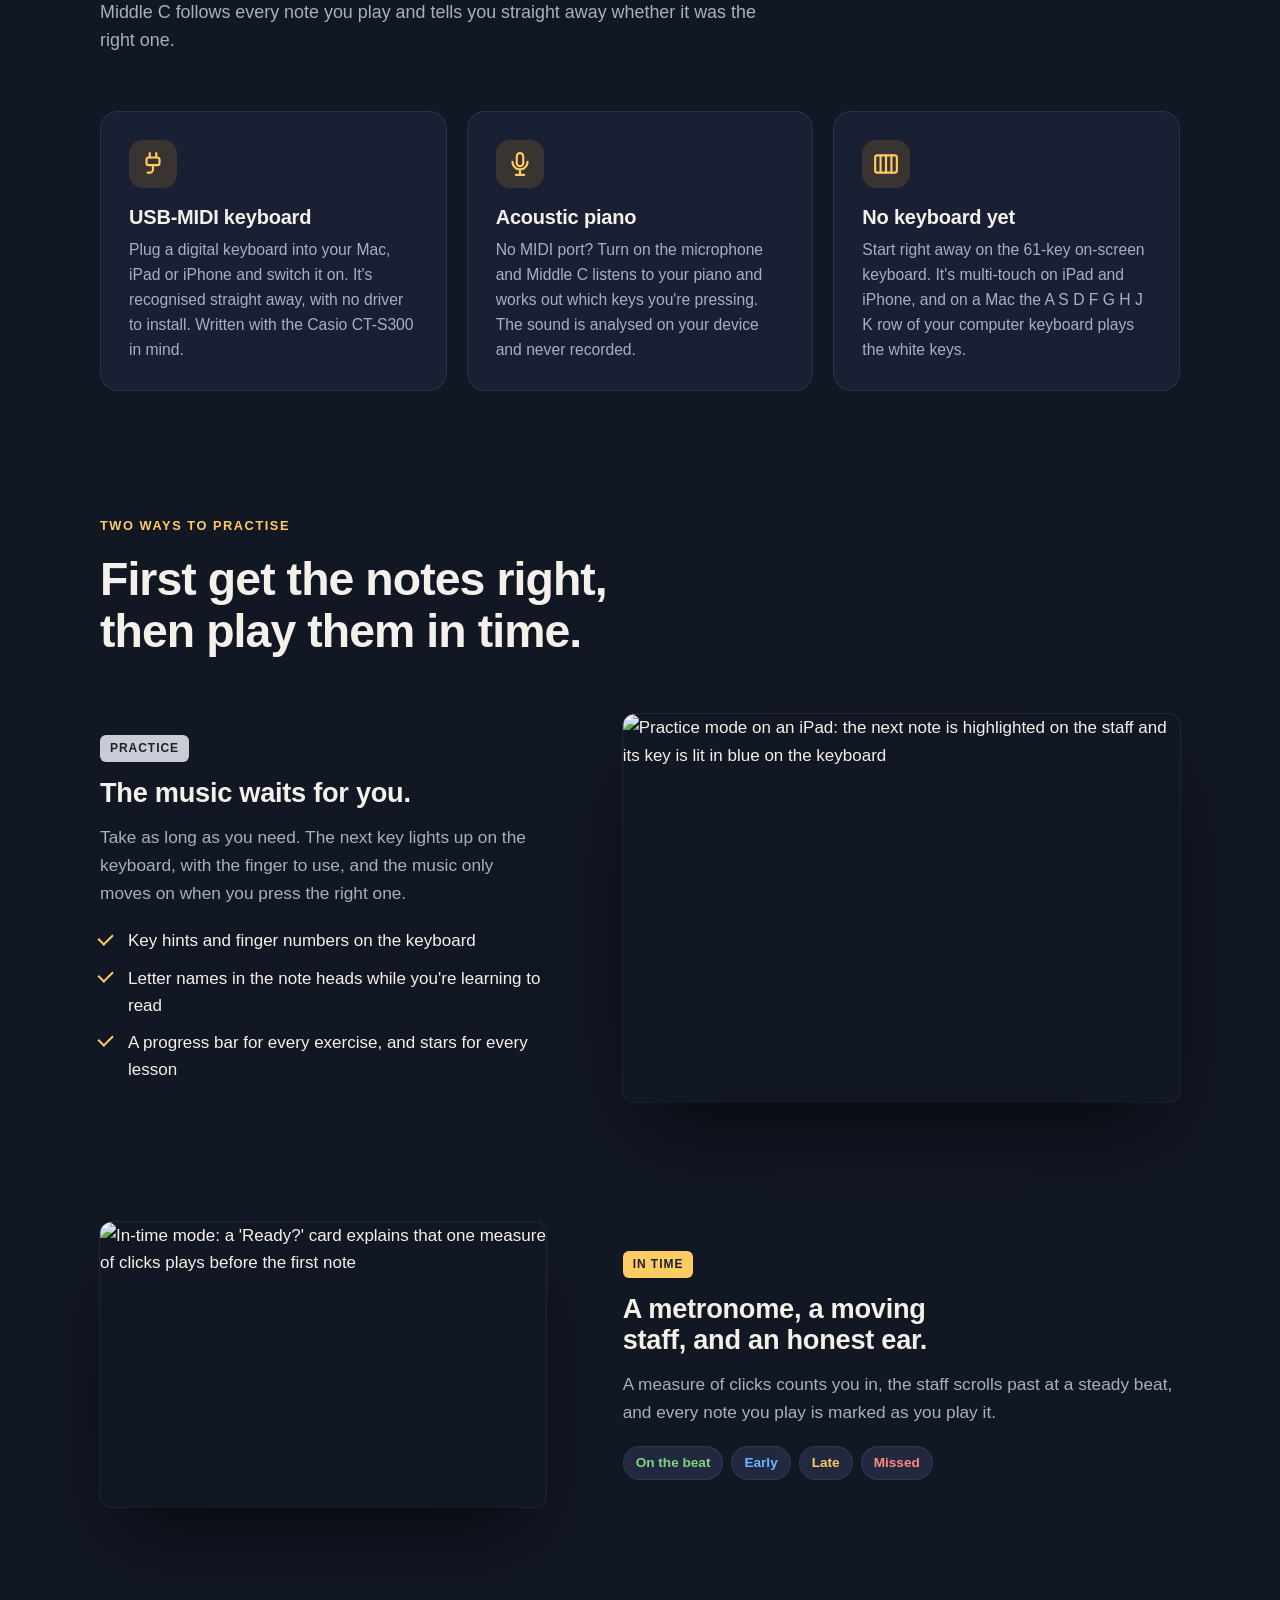
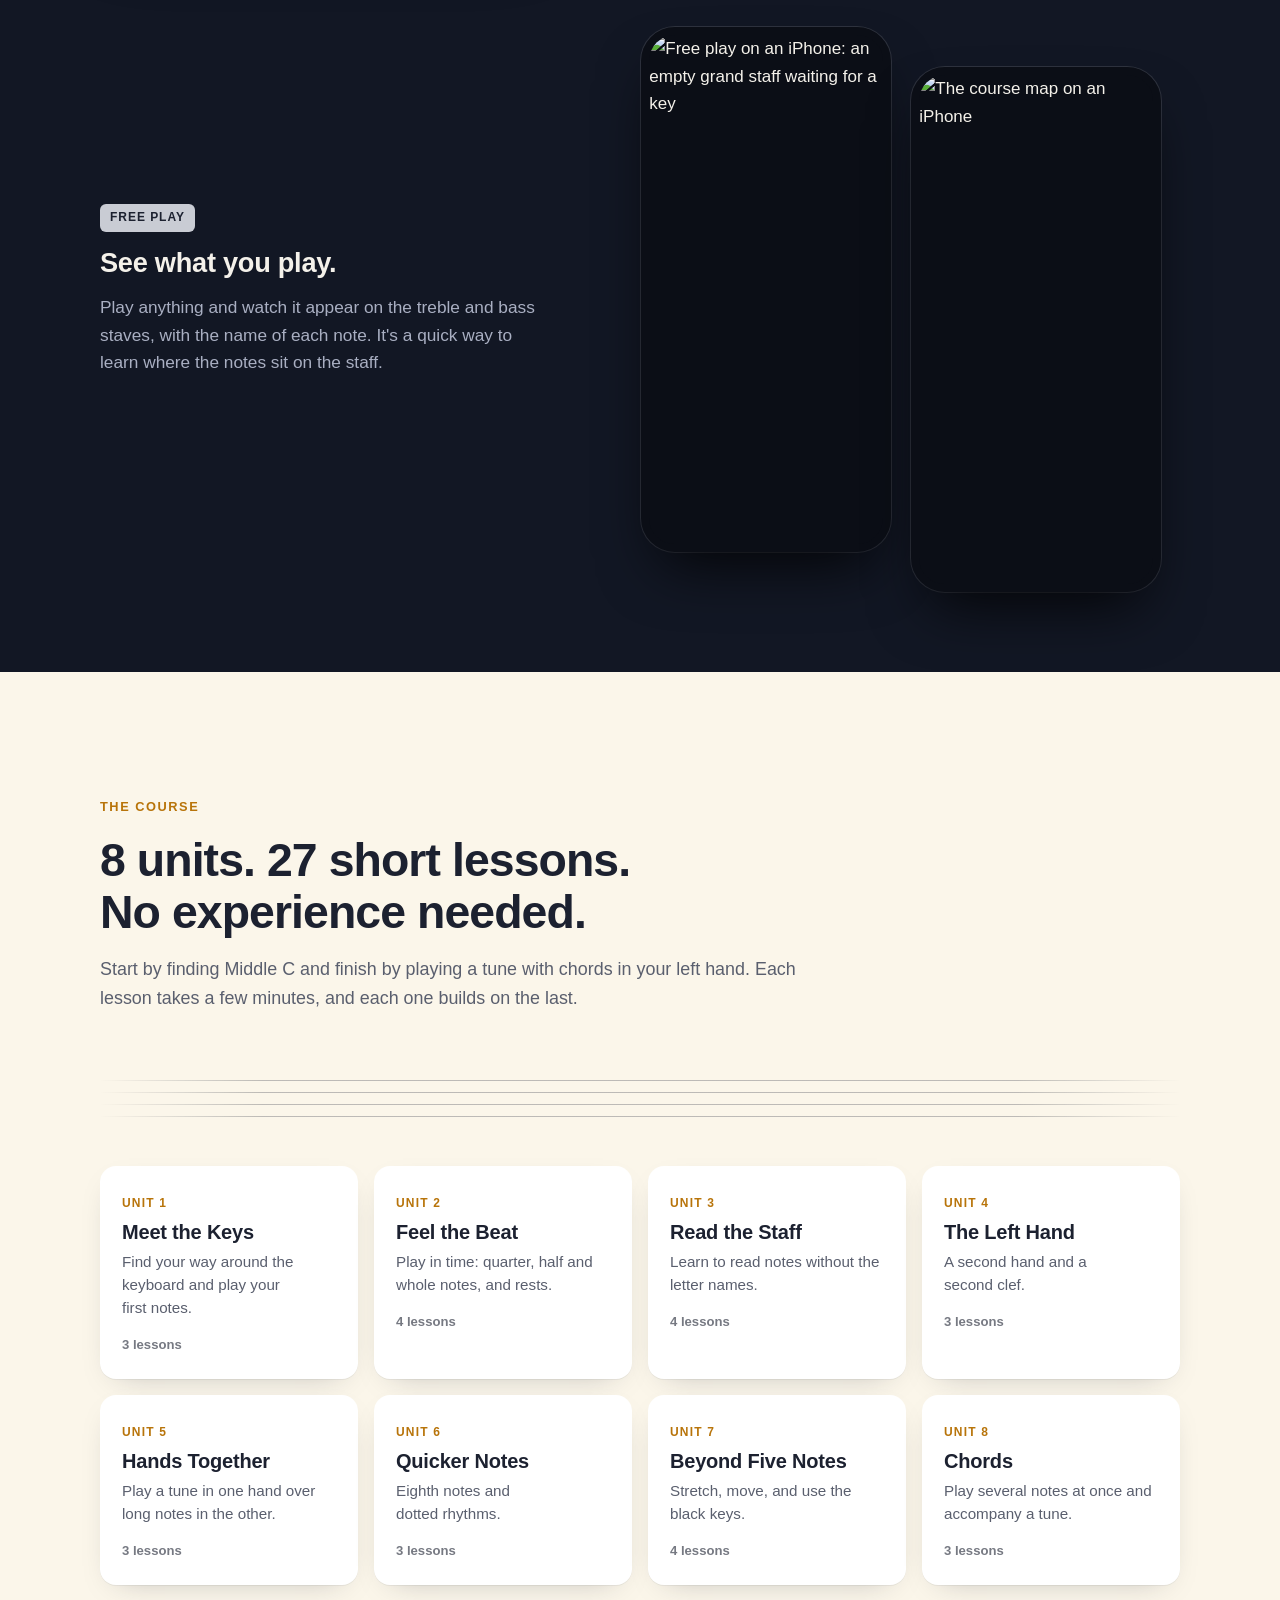
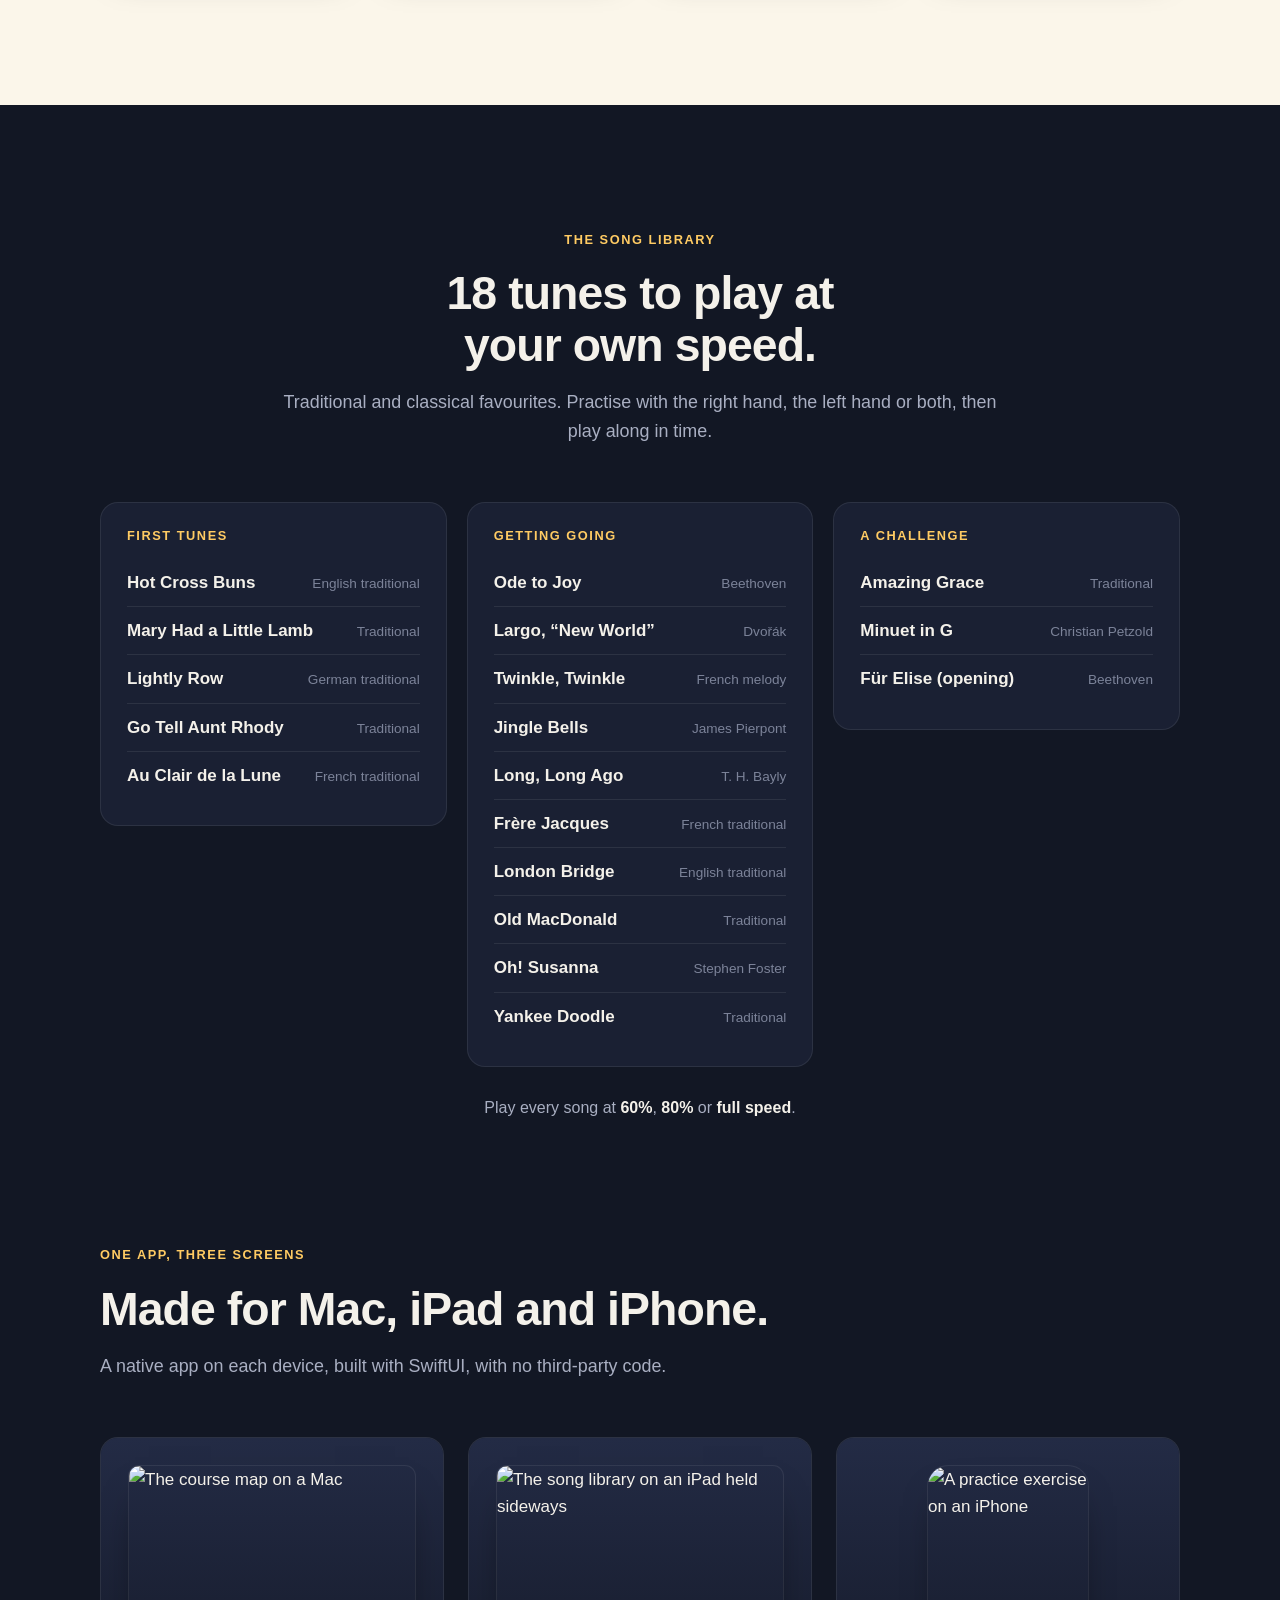
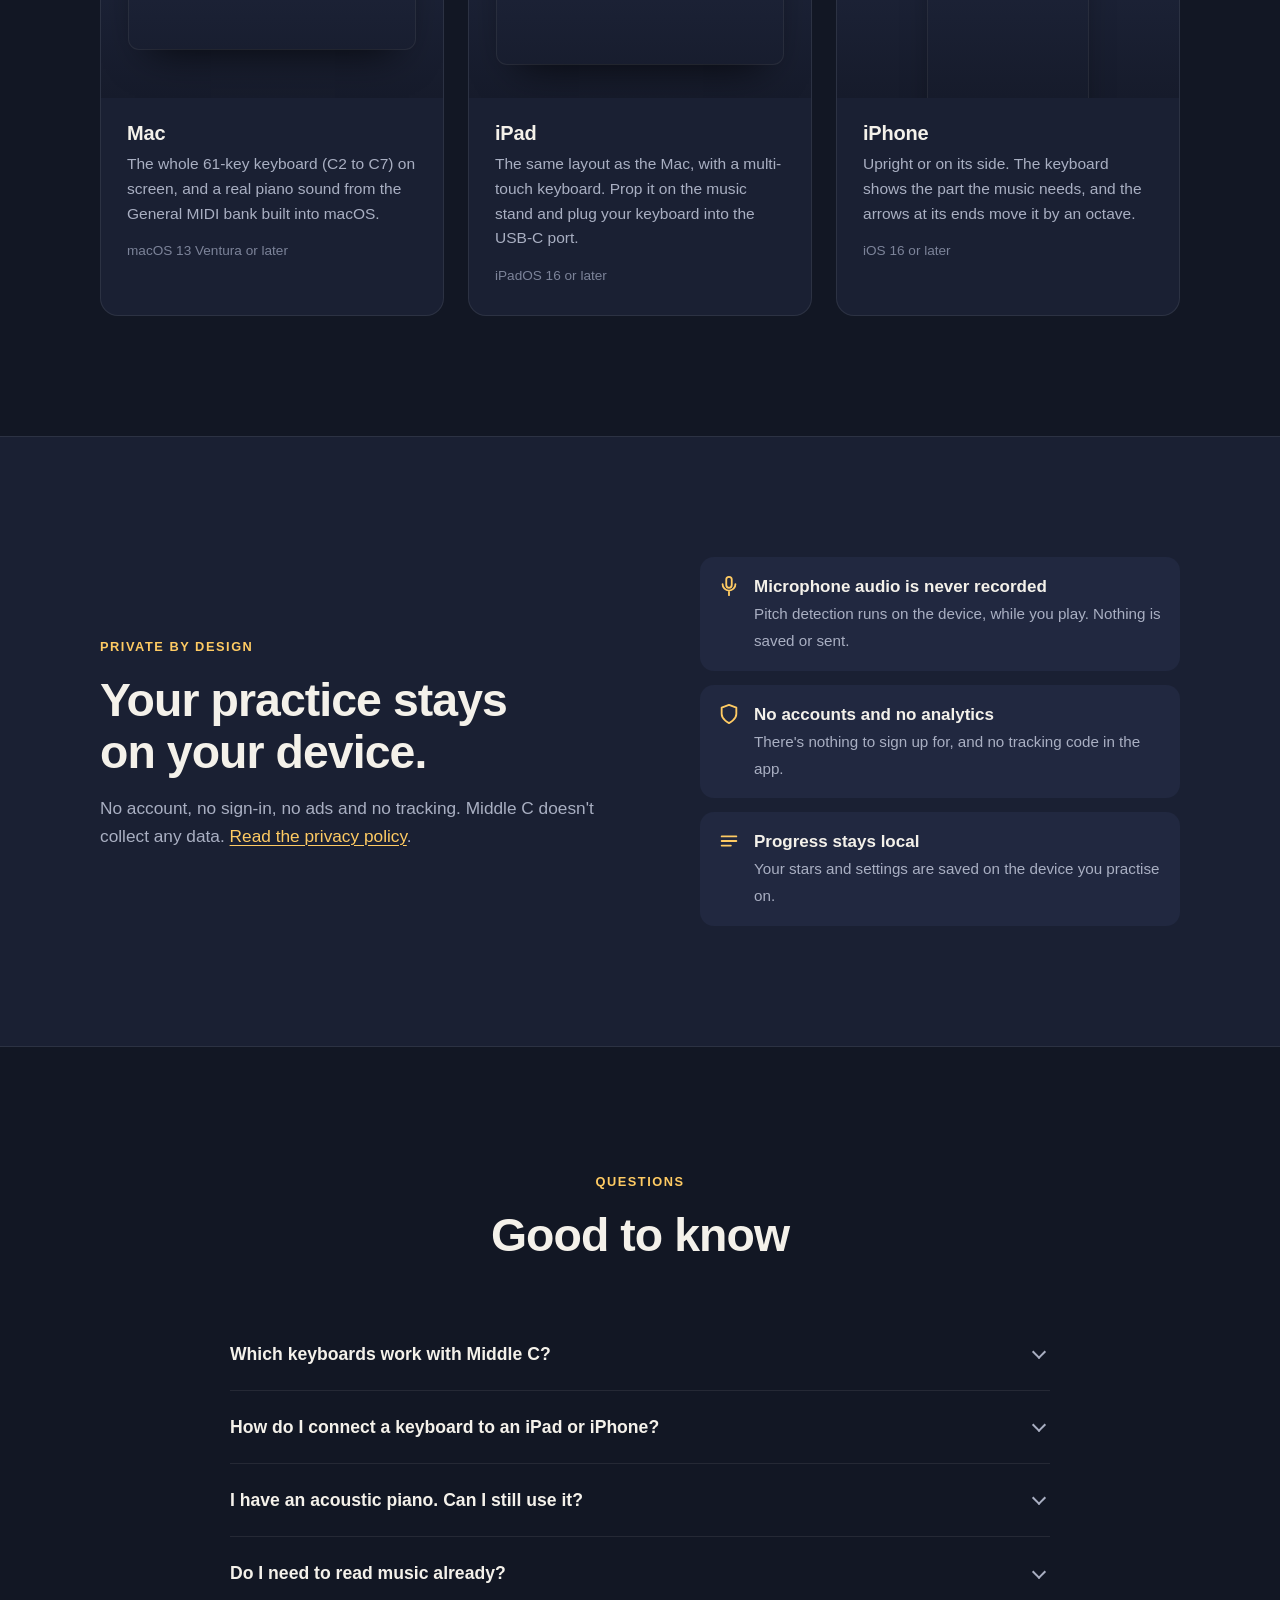
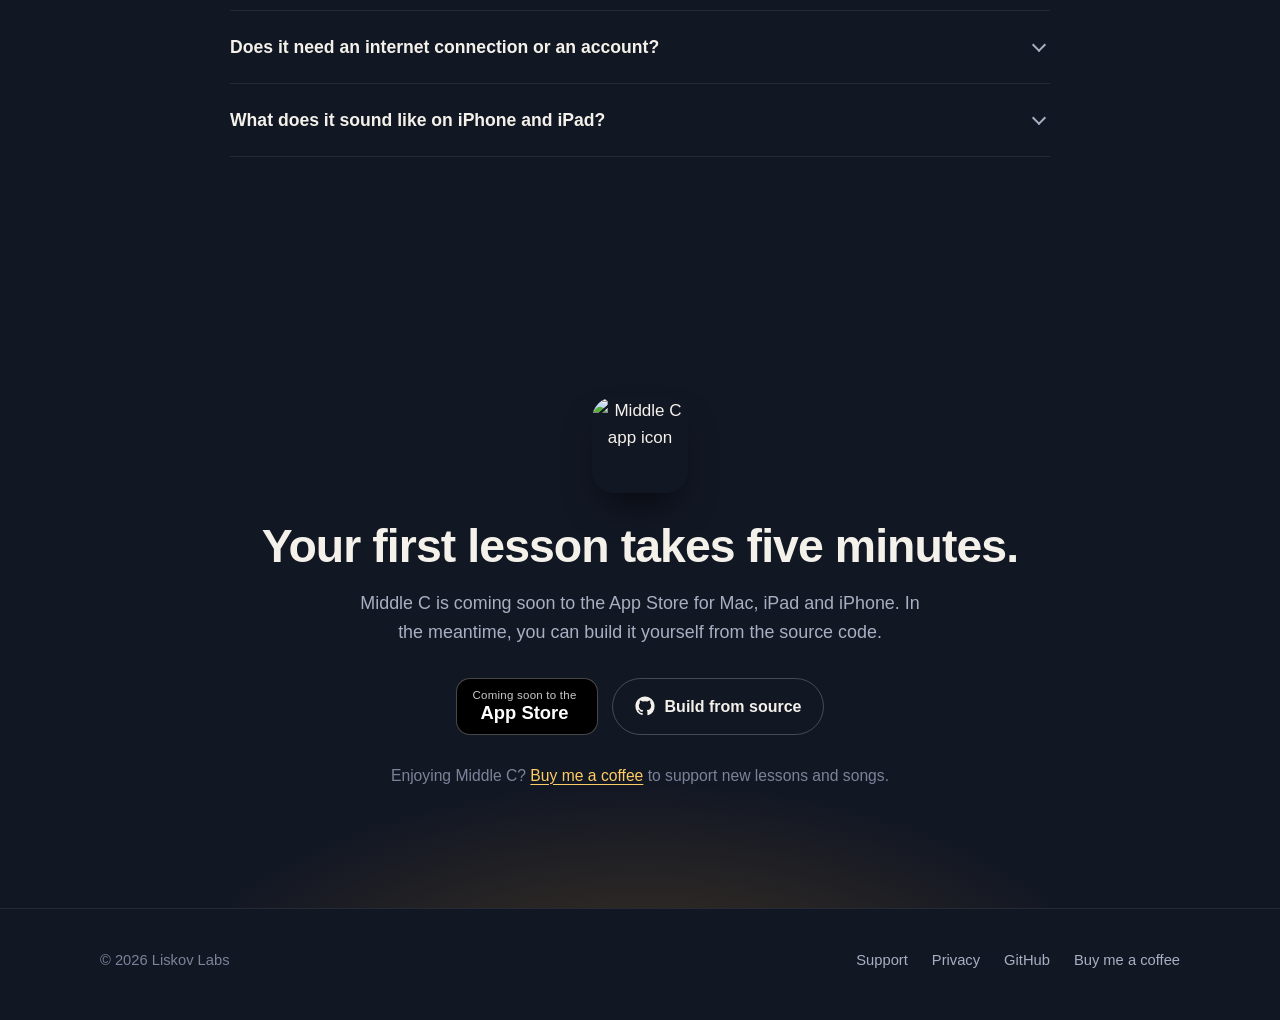
==== commit 89465f91: "feat: Add a Buy Me a Coffee link to the site and app Link to https://buymeacoffee.com/liskovlabs so " ====
--- a/site/index.html
+++ b/site/index.html
@@ -351,6 +351,7 @@
             Build from source
           </a>
         </div>
+        <p class="tip">Enjoying Middle C? <a href="https://buymeacoffee.com/liskovlabs" rel="noopener">Buy me a coffee</a> to support new lessons and songs.</p>
       </div>
     </section>
   </main>
@@ -362,6 +363,7 @@
         <a href="support.html">Support</a>
         <a href="privacy.html">Privacy</a>
         <a href="https://github.com/cvrajeesh/piano-tutor">GitHub</a>
+        <a href="https://buymeacoffee.com/liskovlabs" rel="noopener">Buy me a coffee</a>
       </nav>
     </div>
   </footer>
--- a/site/style.css
+++ b/site/style.css
@@ -296,6 +296,7 @@
 .cta img { width: 96px; height: 96px; border-radius: 22px; margin: 0 auto 28px; box-shadow: 0 20px 40px -16px rgba(0, 0, 0, 0.8); }
 .cta p { margin: 16px auto 0; max-width: 560px; color: var(--text-dim); font-size: 1.12rem; }
 .cta .actions { margin-top: 32px; display: flex; flex-wrap: wrap; gap: 14px; justify-content: center; }
+.cta .tip { margin-top: 28px; font-size: 0.98rem; color: var(--text-faint); }
 
 /* ---------- Footer ---------- */
 
@@ -319,3 +320,5 @@
 .page strong { color: var(--text); }
 .callout { margin-top: 32px; background: var(--bg-raised); border: 1px solid var(--line); border-radius: var(--radius); padding: 24px 26px; }
 .callout p:first-child { margin-top: 0; }
+.page .callout .btn { color: var(--bg); }
+.page .callout .btn svg { width: 18px; height: 18px; }
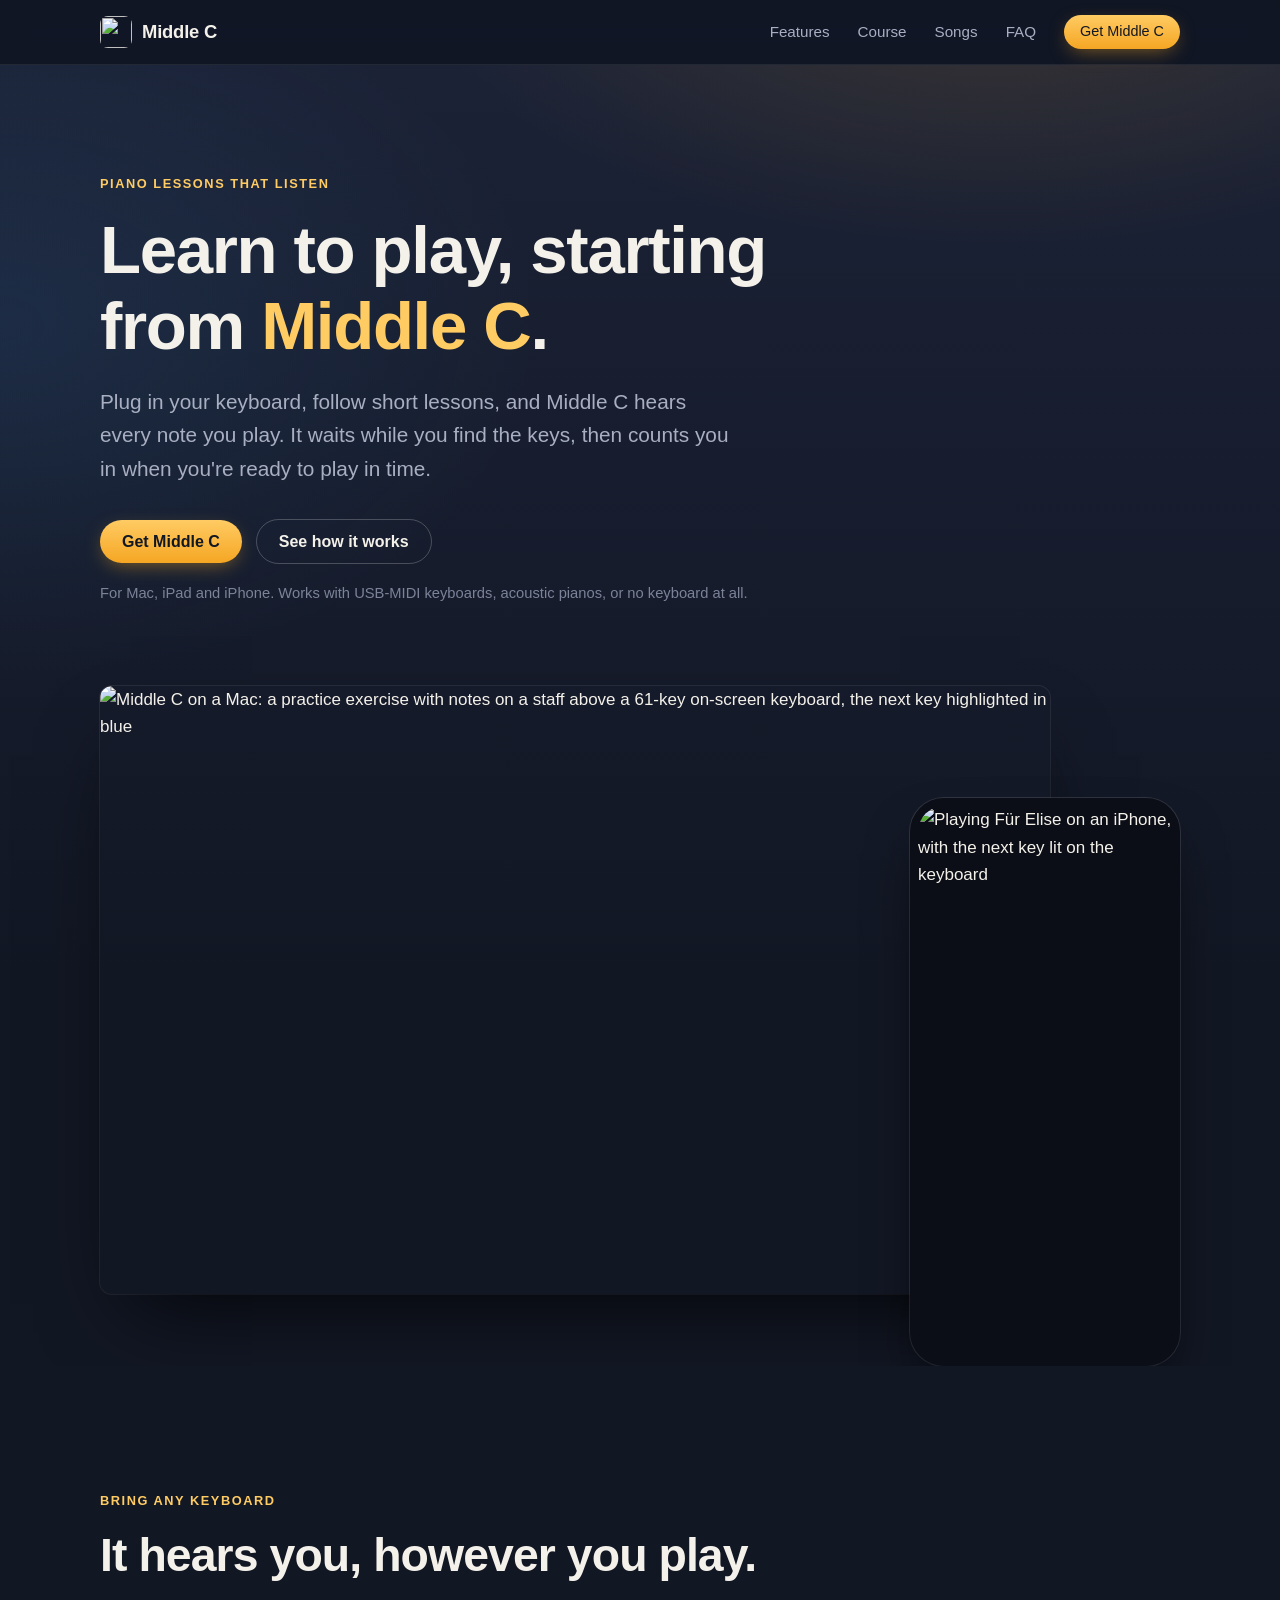
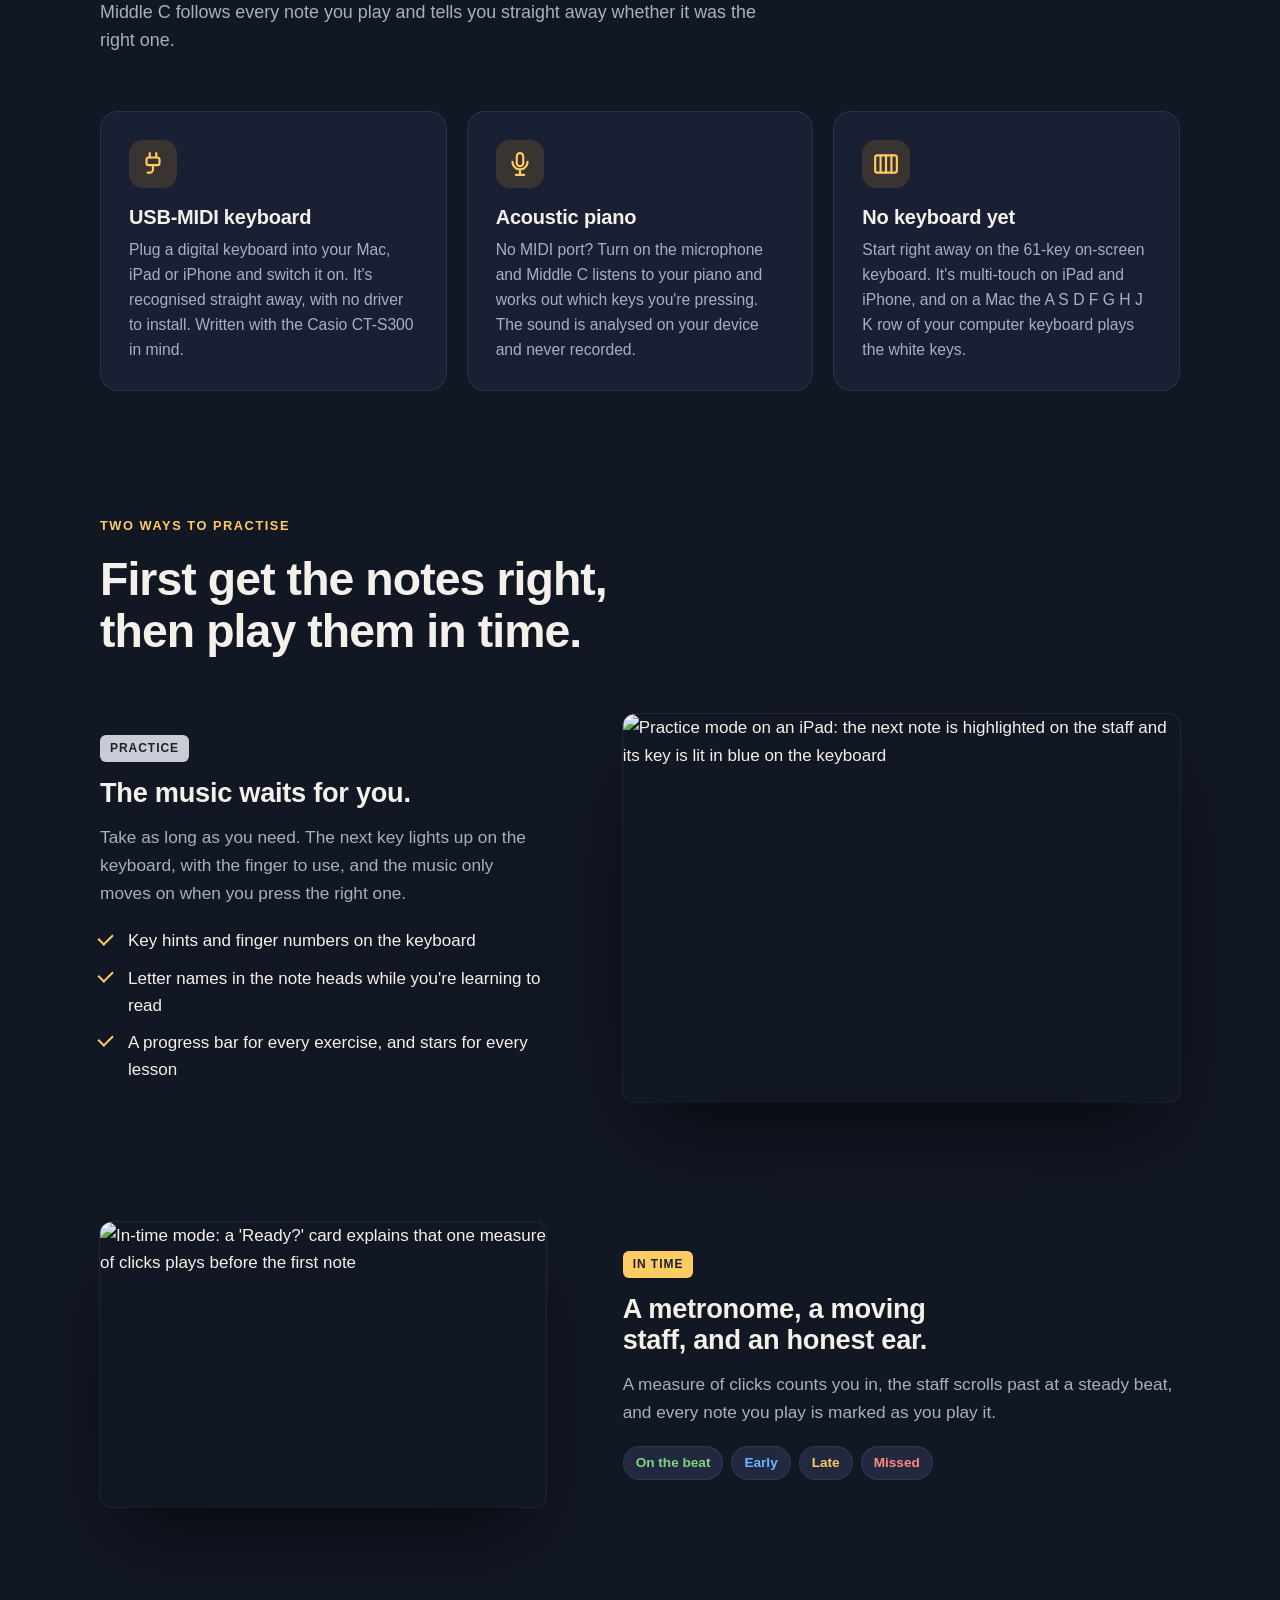
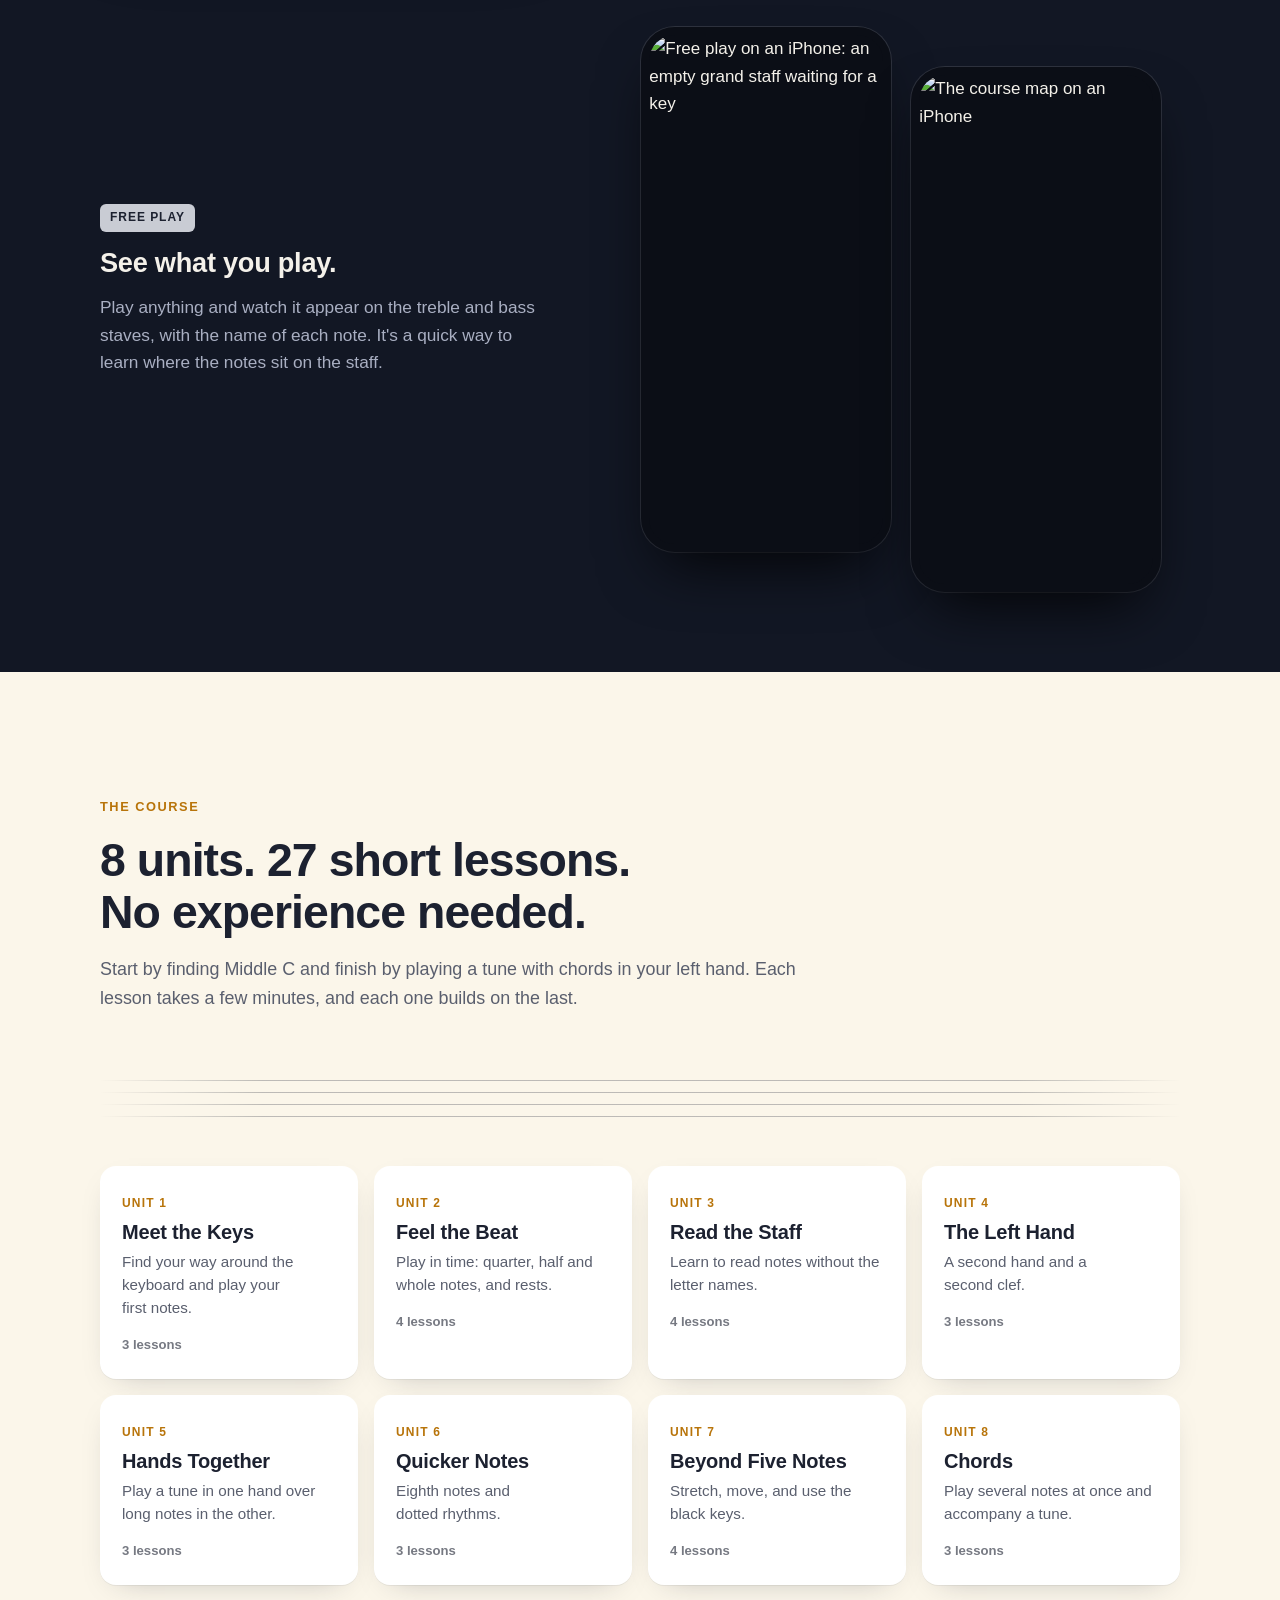
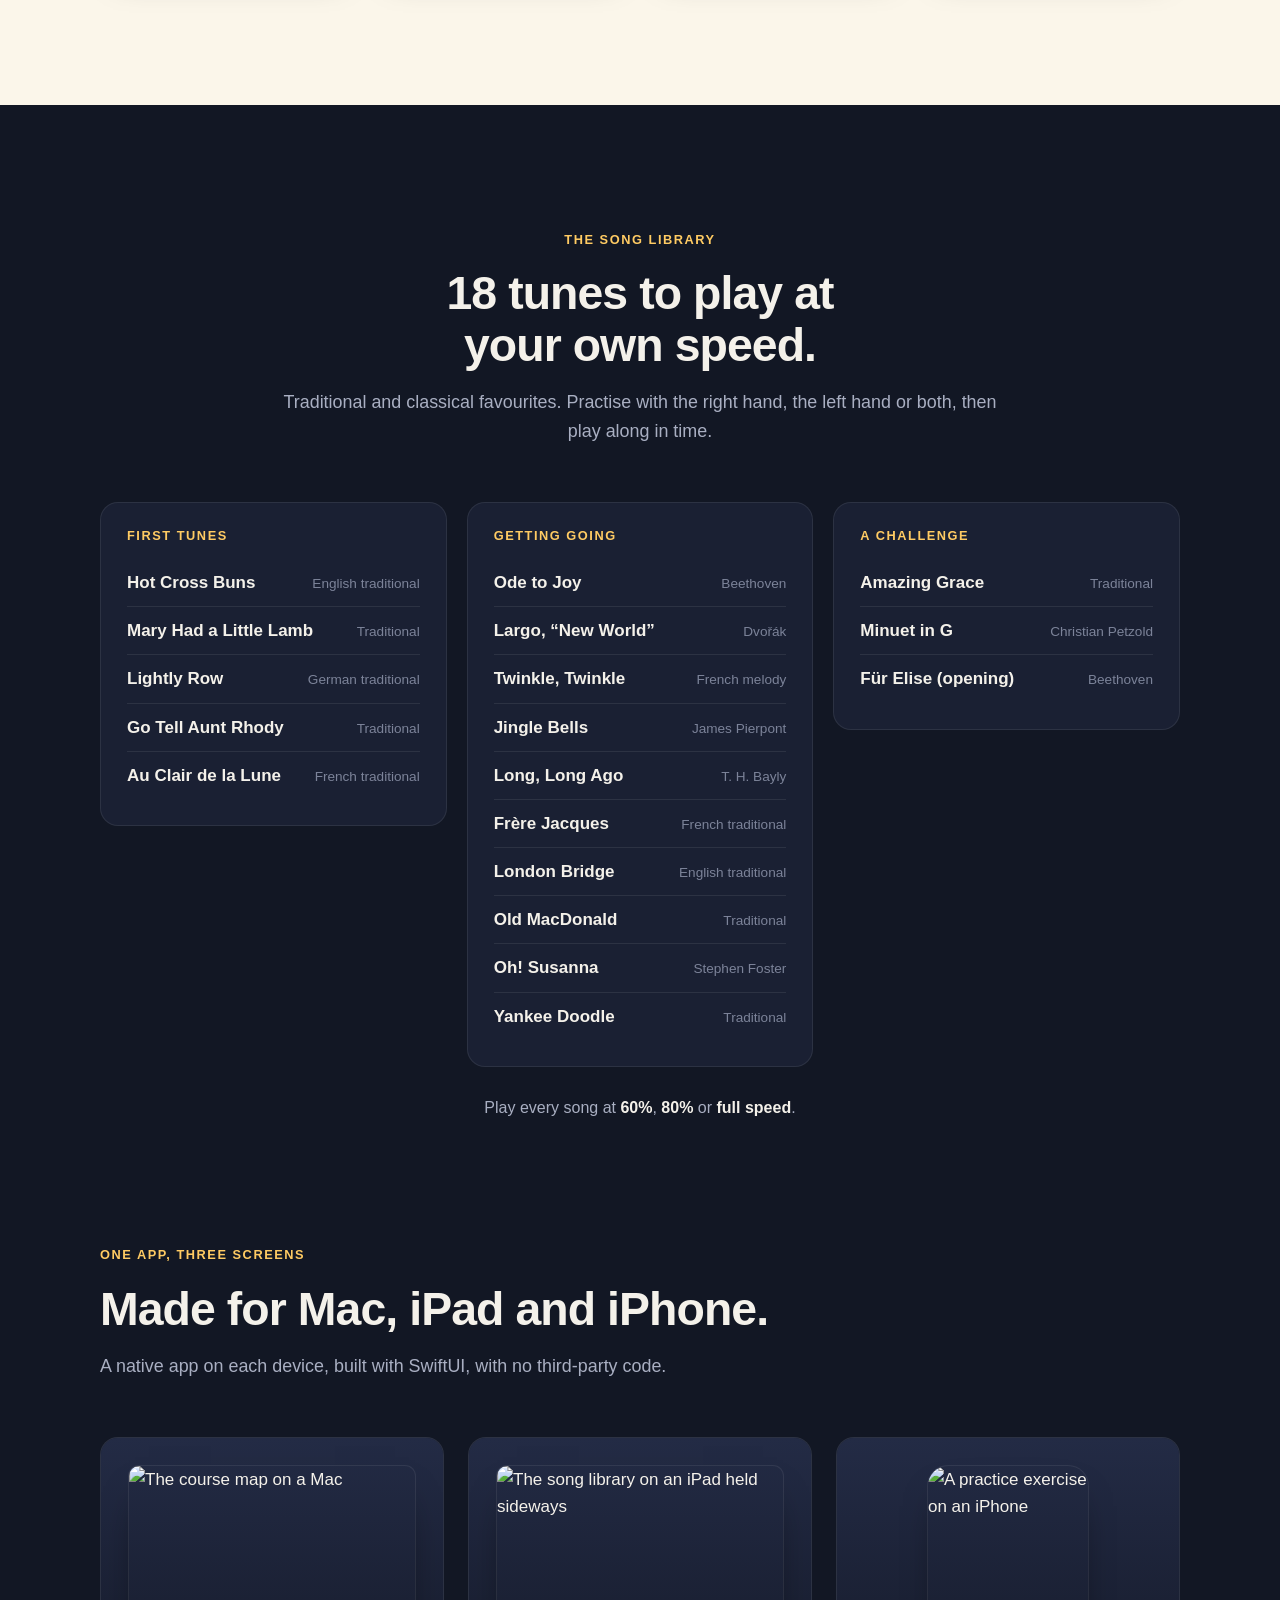
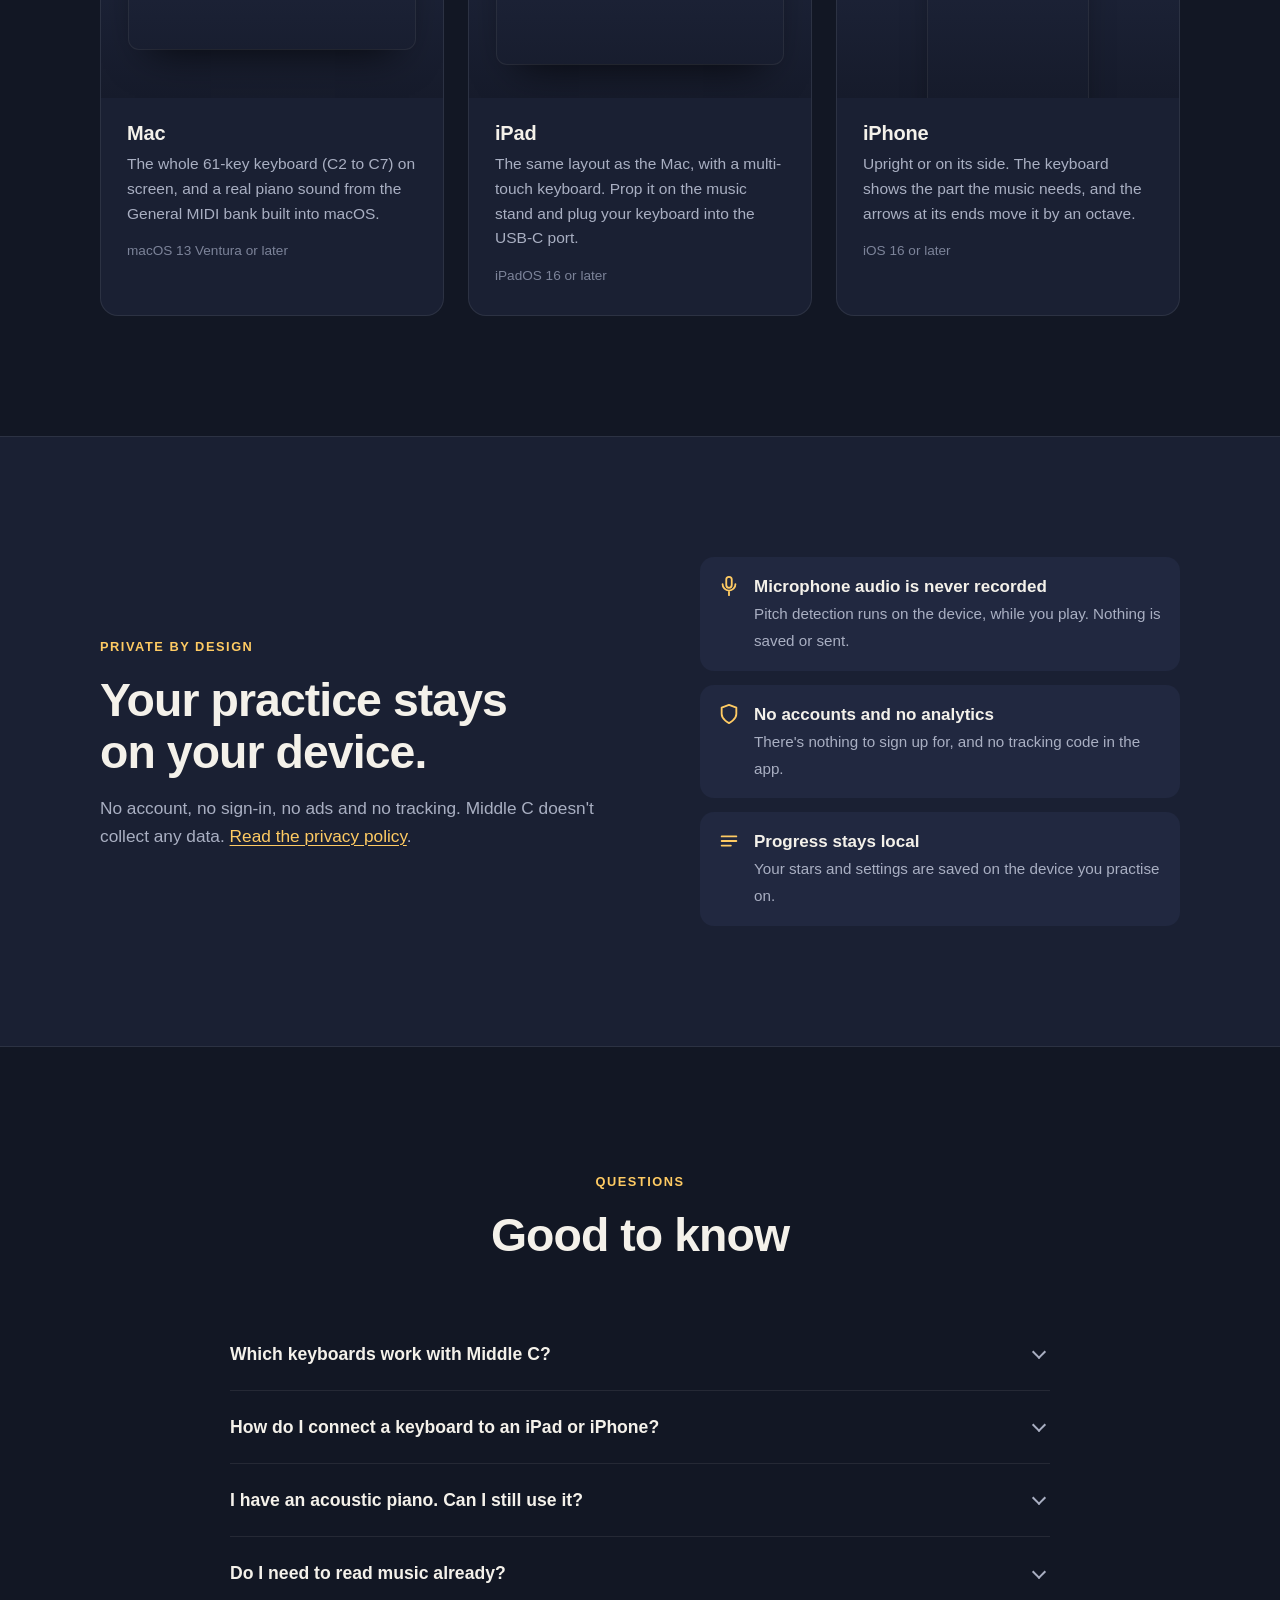
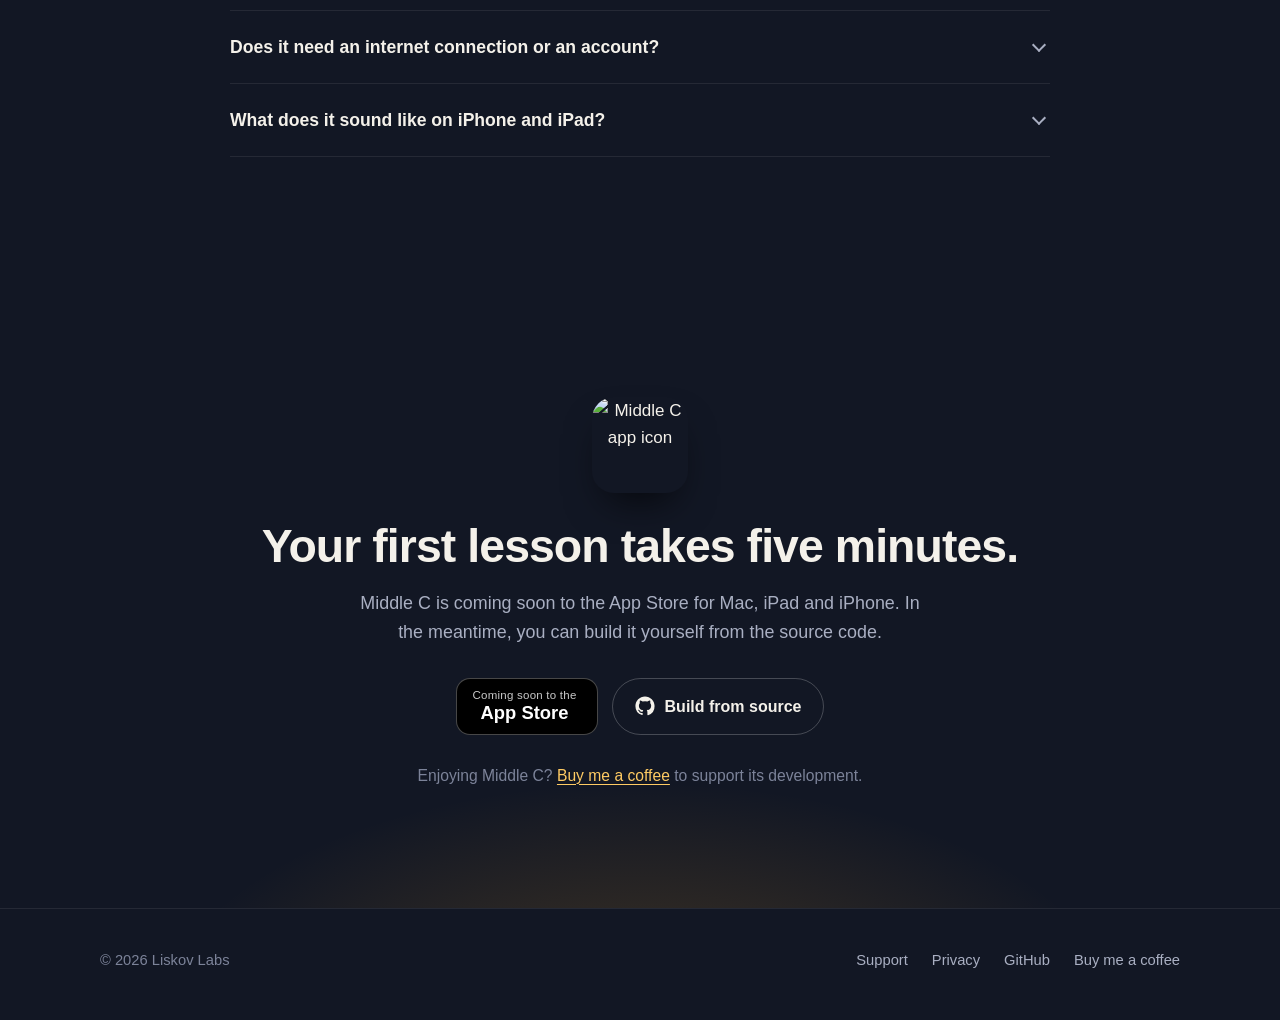
==== commit 45e11729: "Say the coffee supports the development effort Co-Authored-By: Claude Opus 5.5 <noreply@anthropic.co" ====
--- a/site/index.html
+++ b/site/index.html
@@ -351,7 +351,7 @@
             Build from source
           </a>
         </div>
-        <p class="tip">Enjoying Middle C? <a href="https://buymeacoffee.com/liskovlabs" rel="noopener">Buy me a coffee</a> to support new lessons and songs.</p>
+        <p class="tip">Enjoying Middle C? <a href="https://buymeacoffee.com/liskovlabs" rel="noopener">Buy me a coffee</a> to support its development.</p>
       </div>
     </section>
   </main>
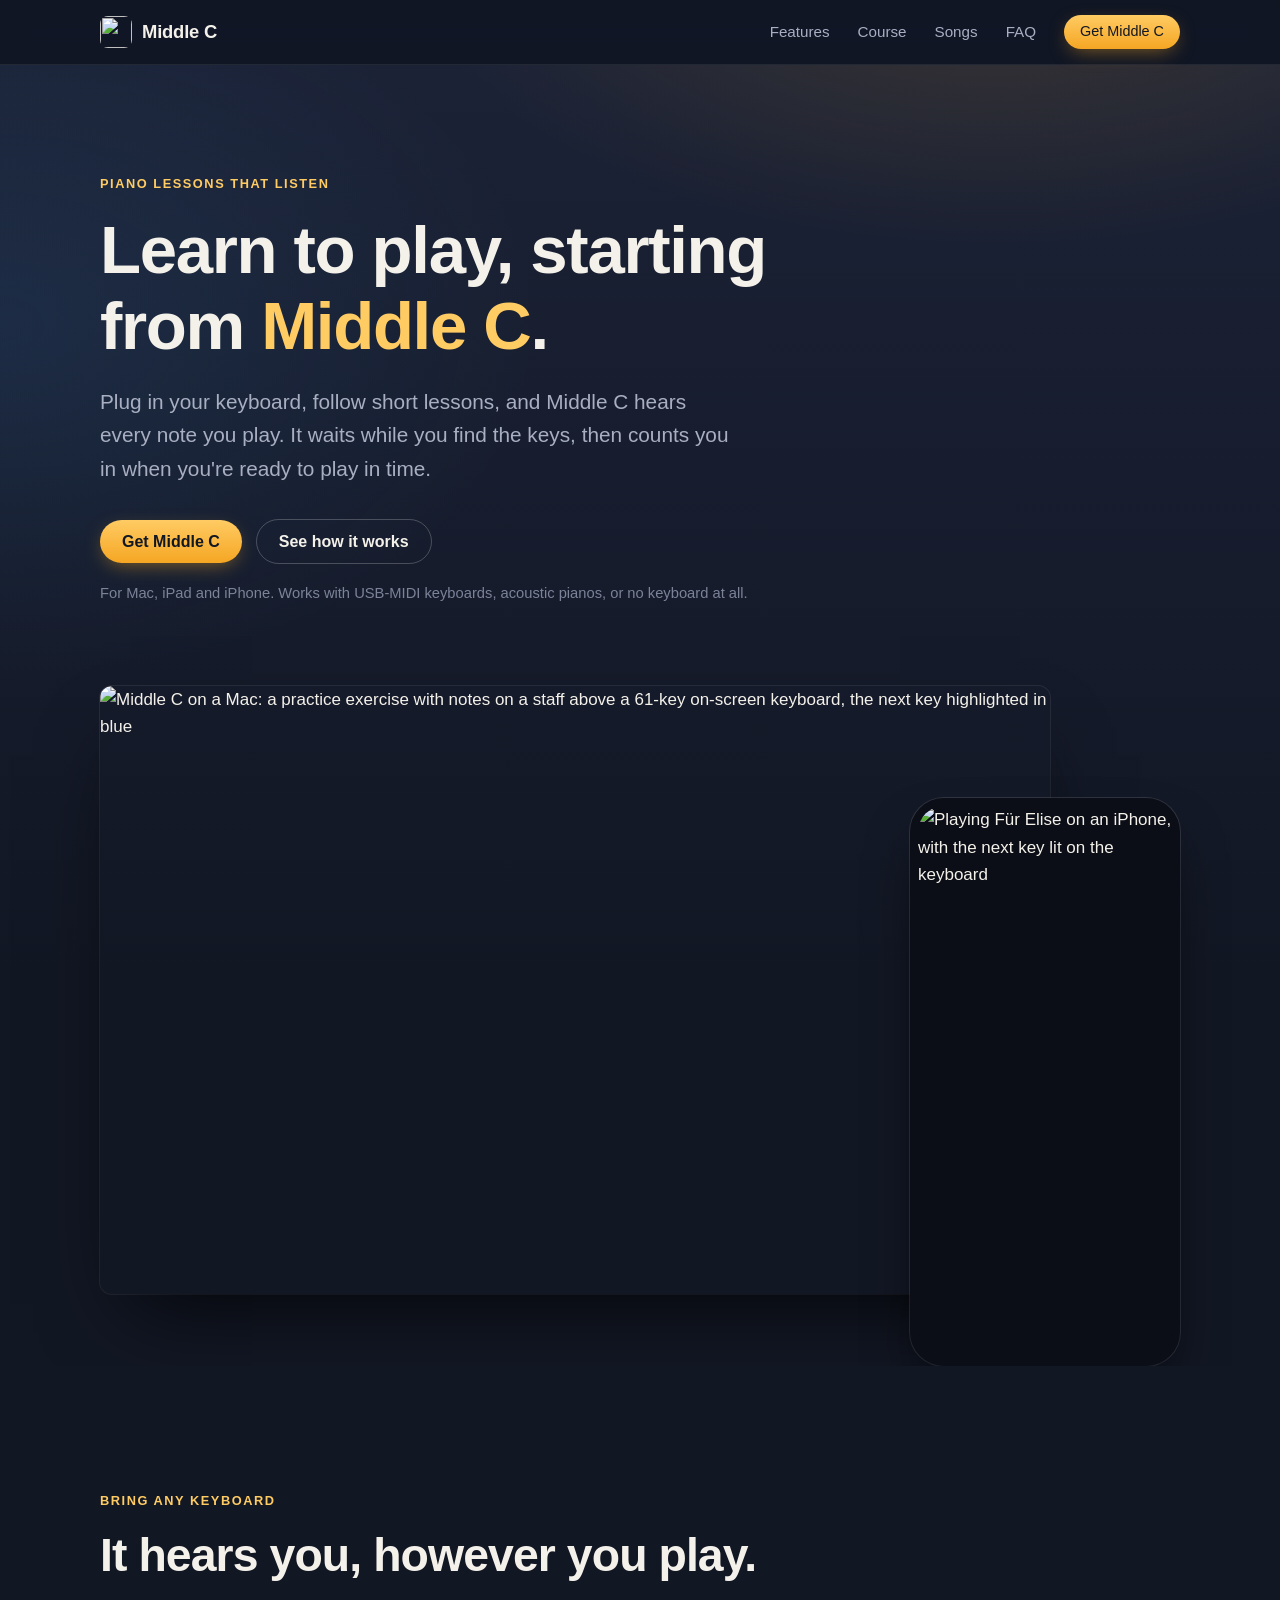
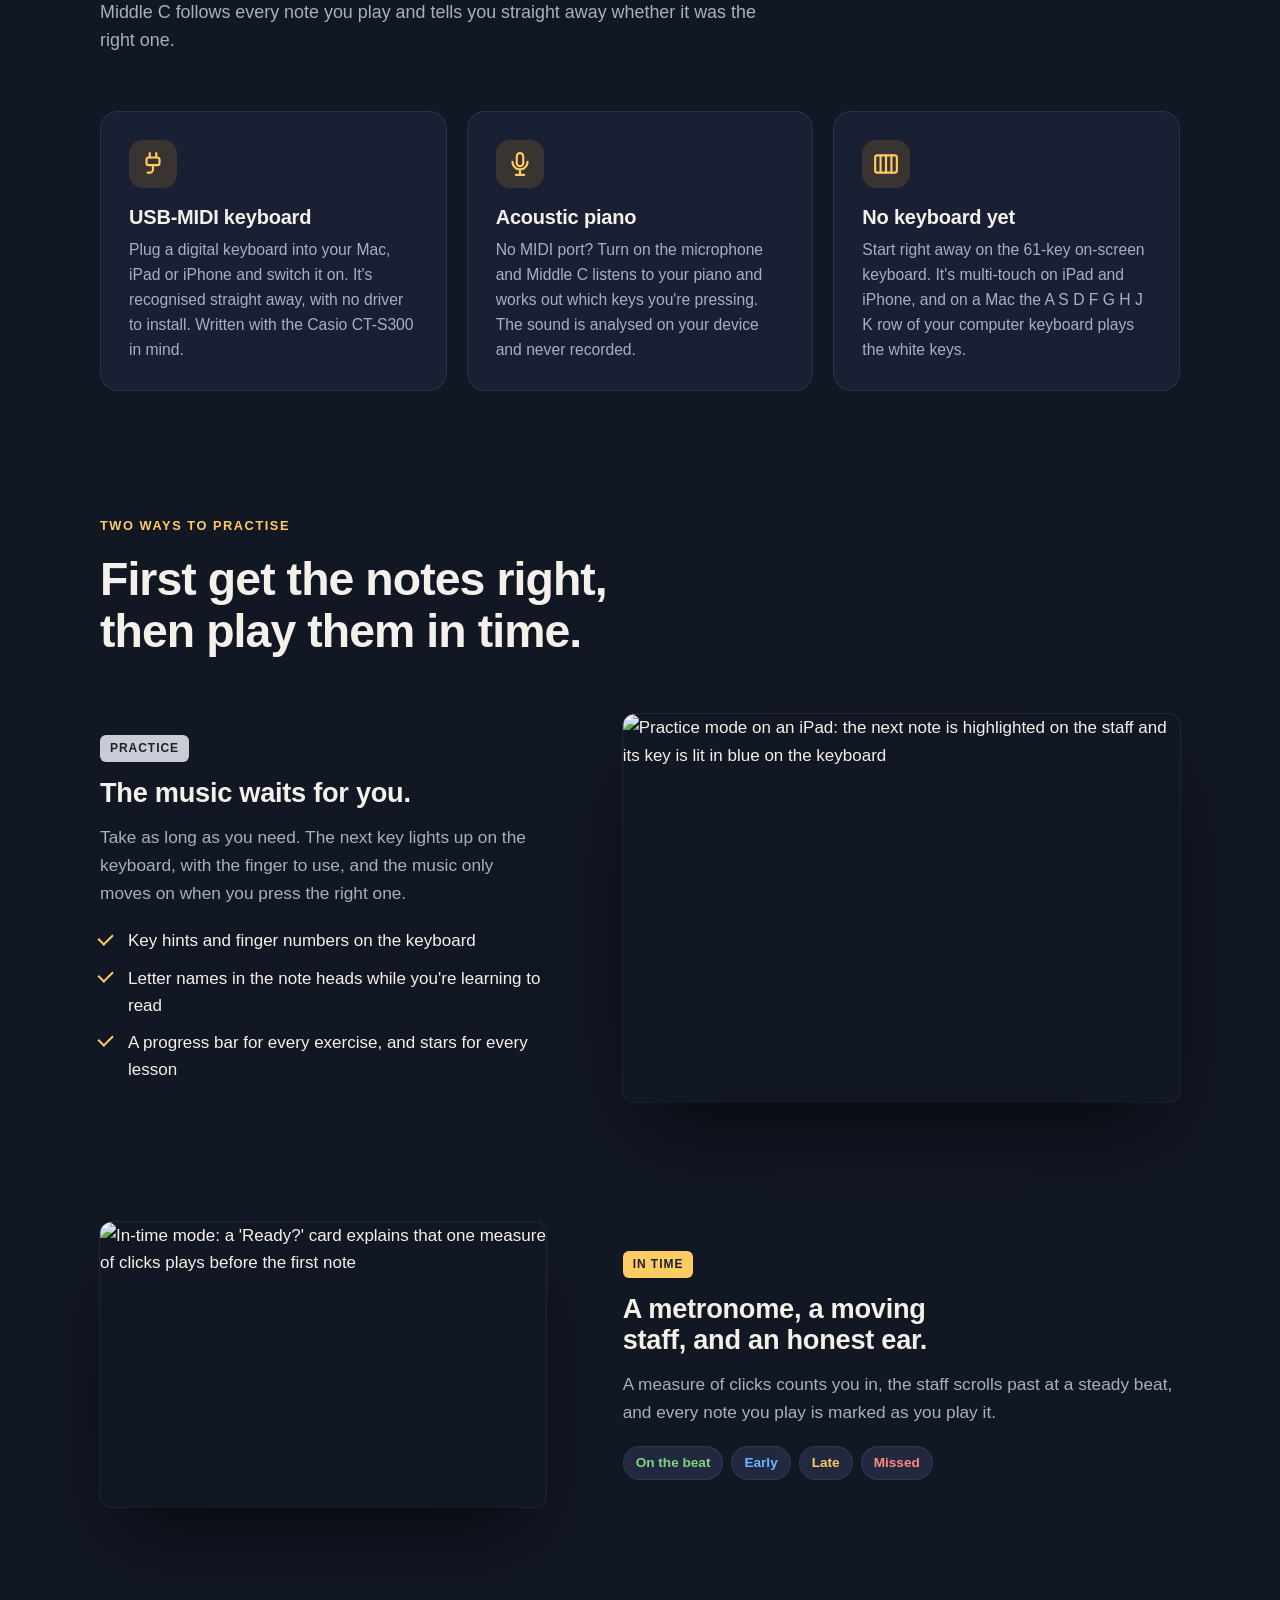
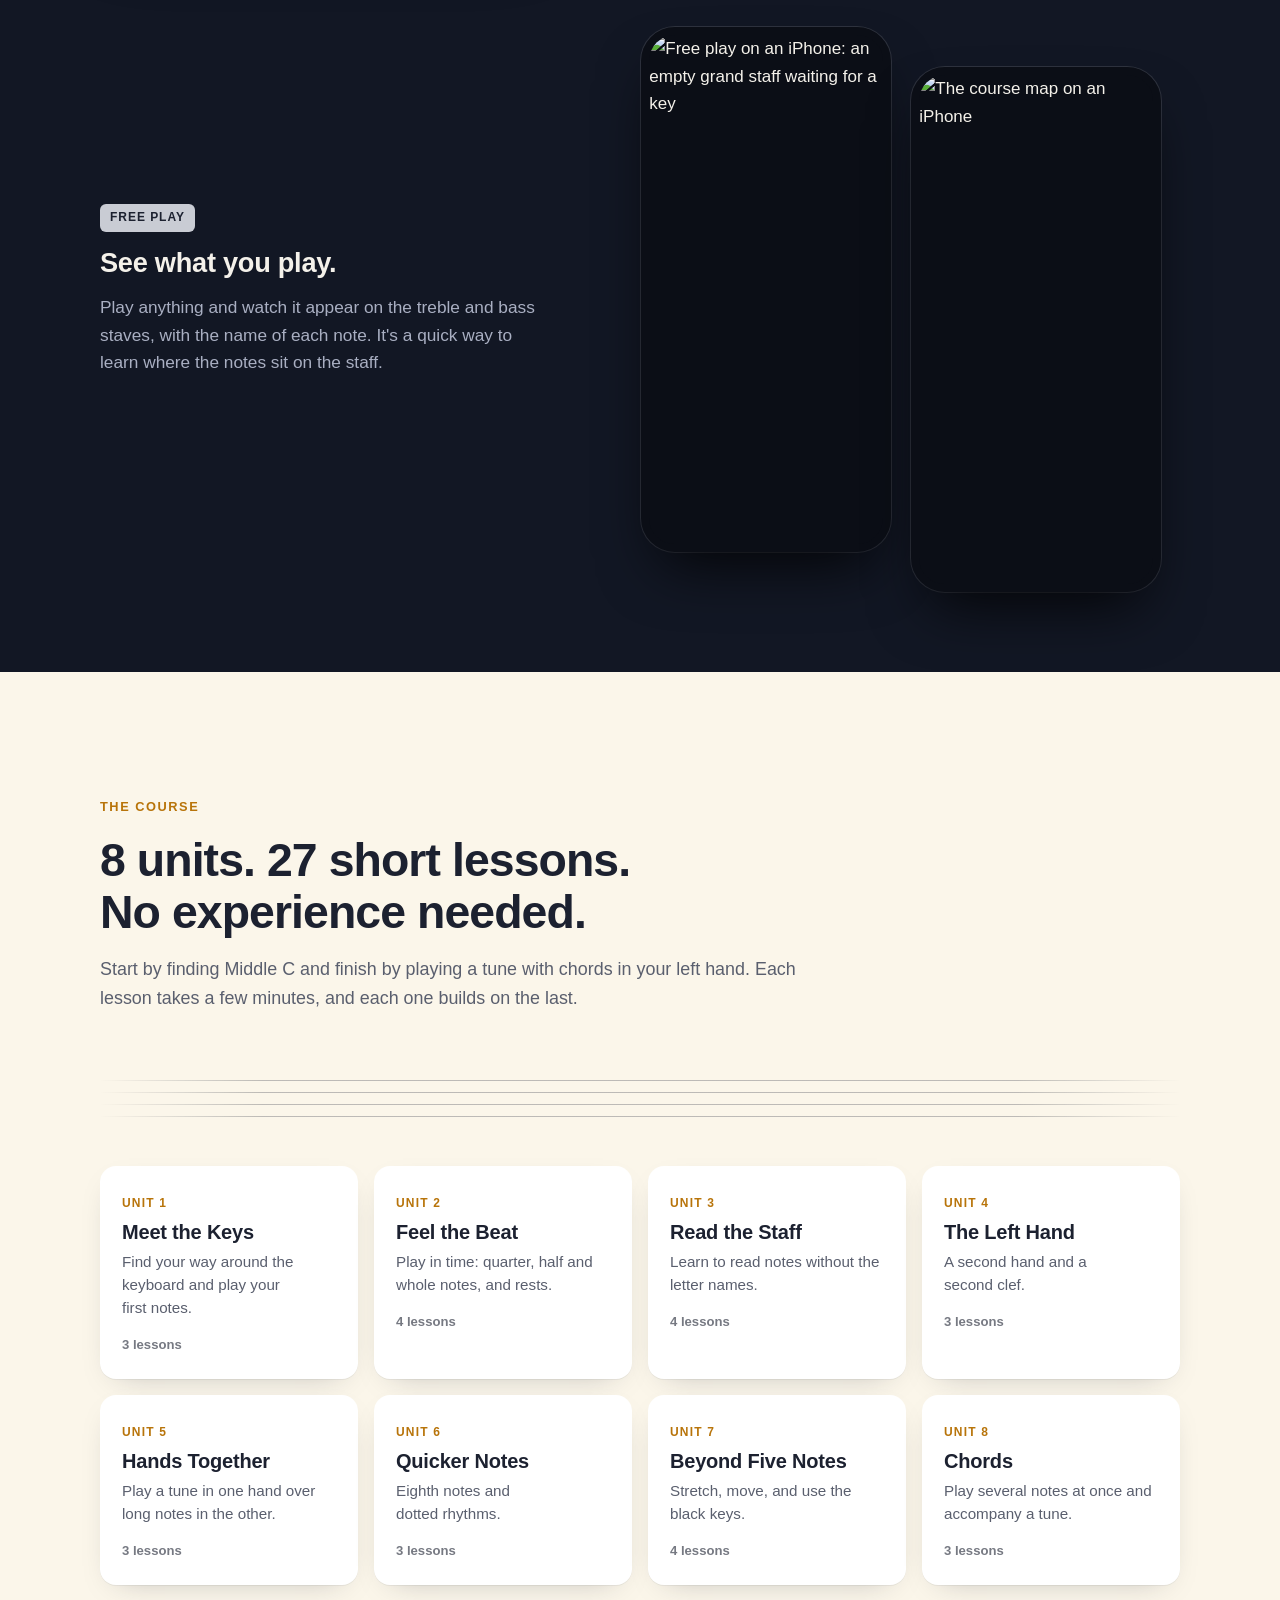
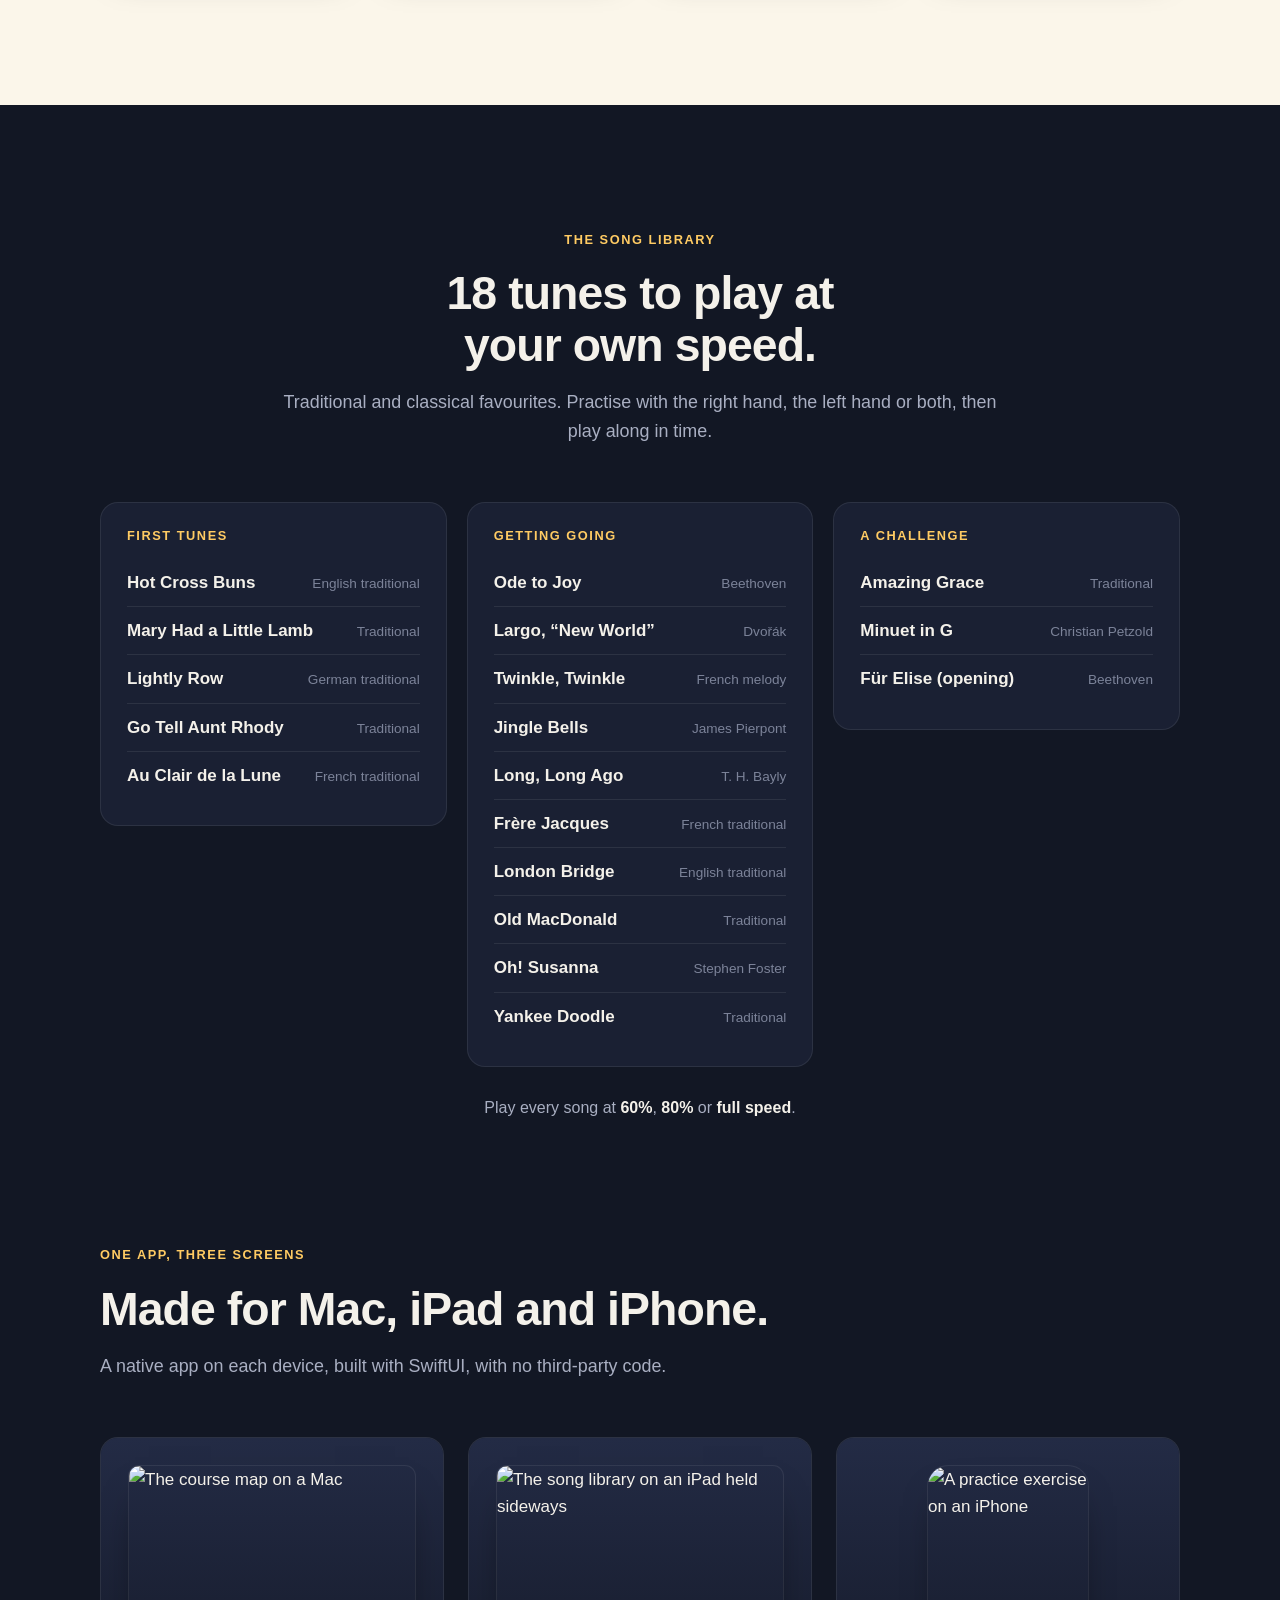
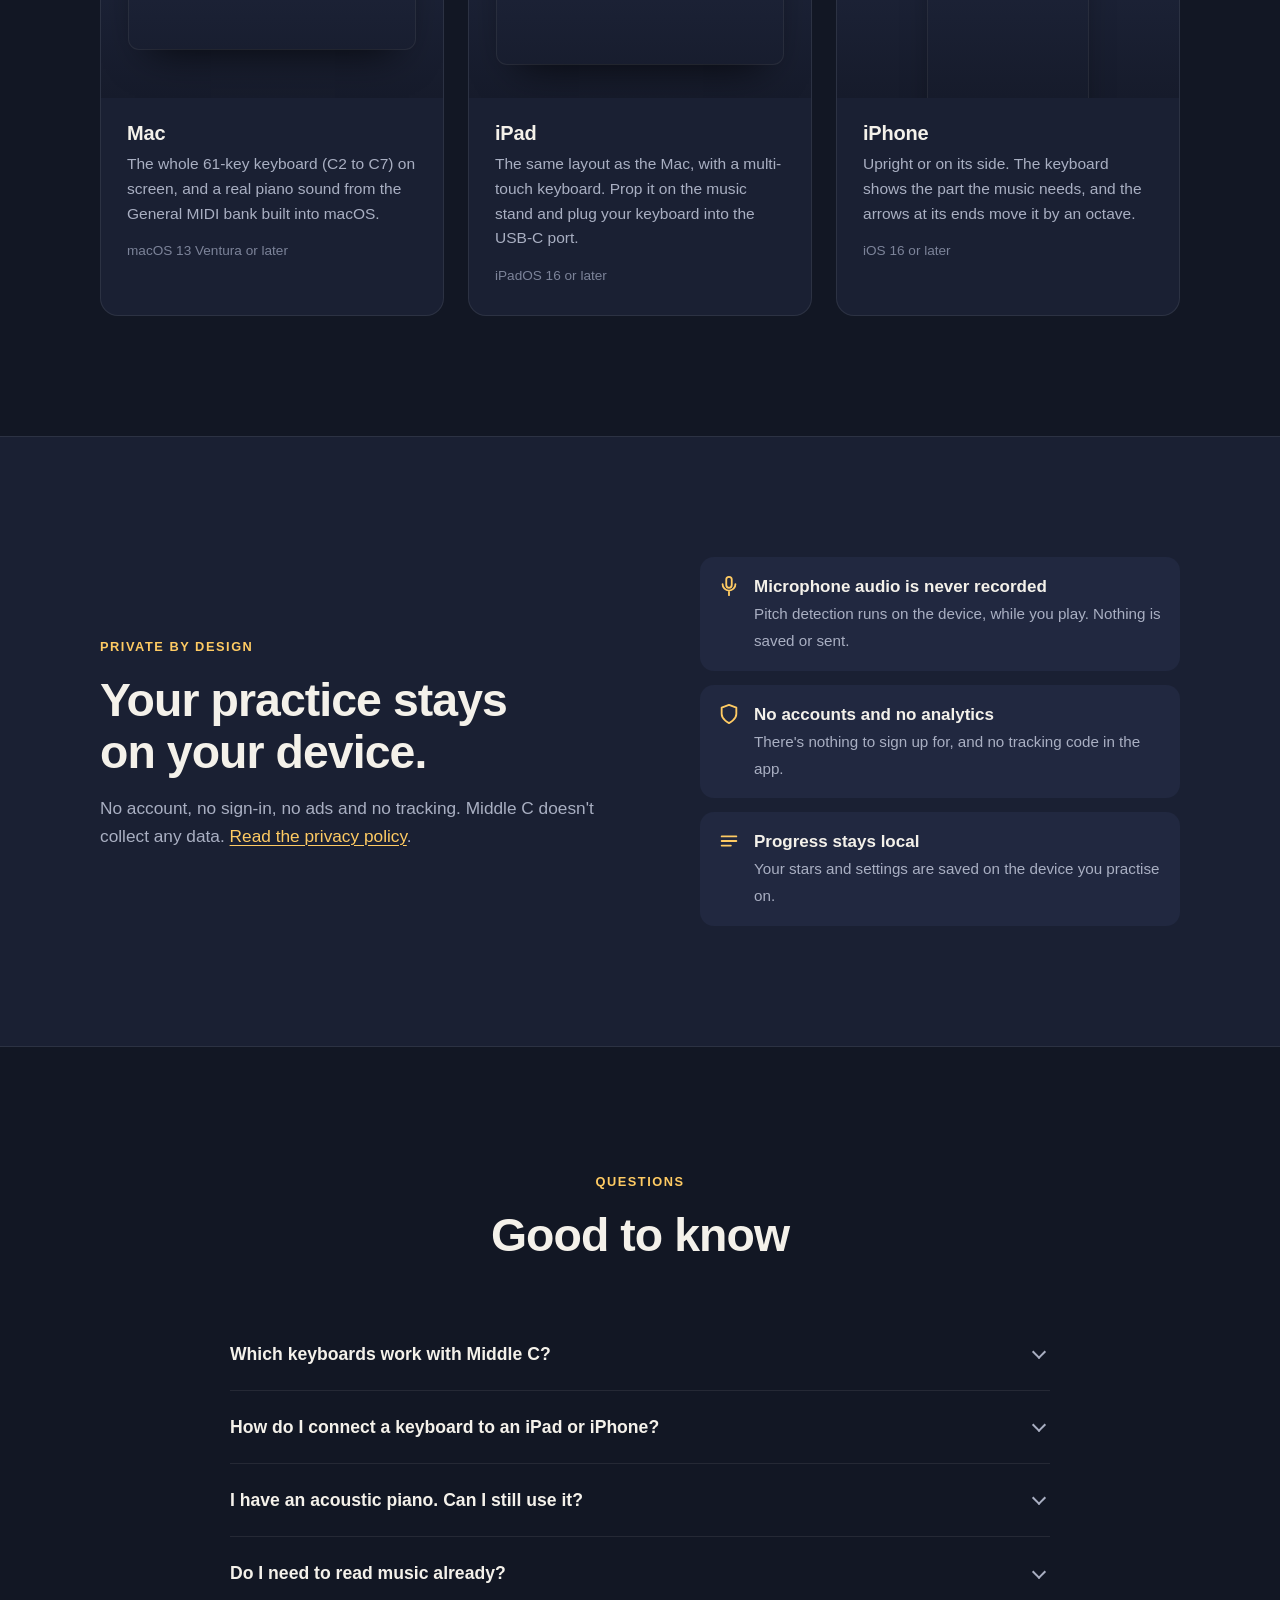
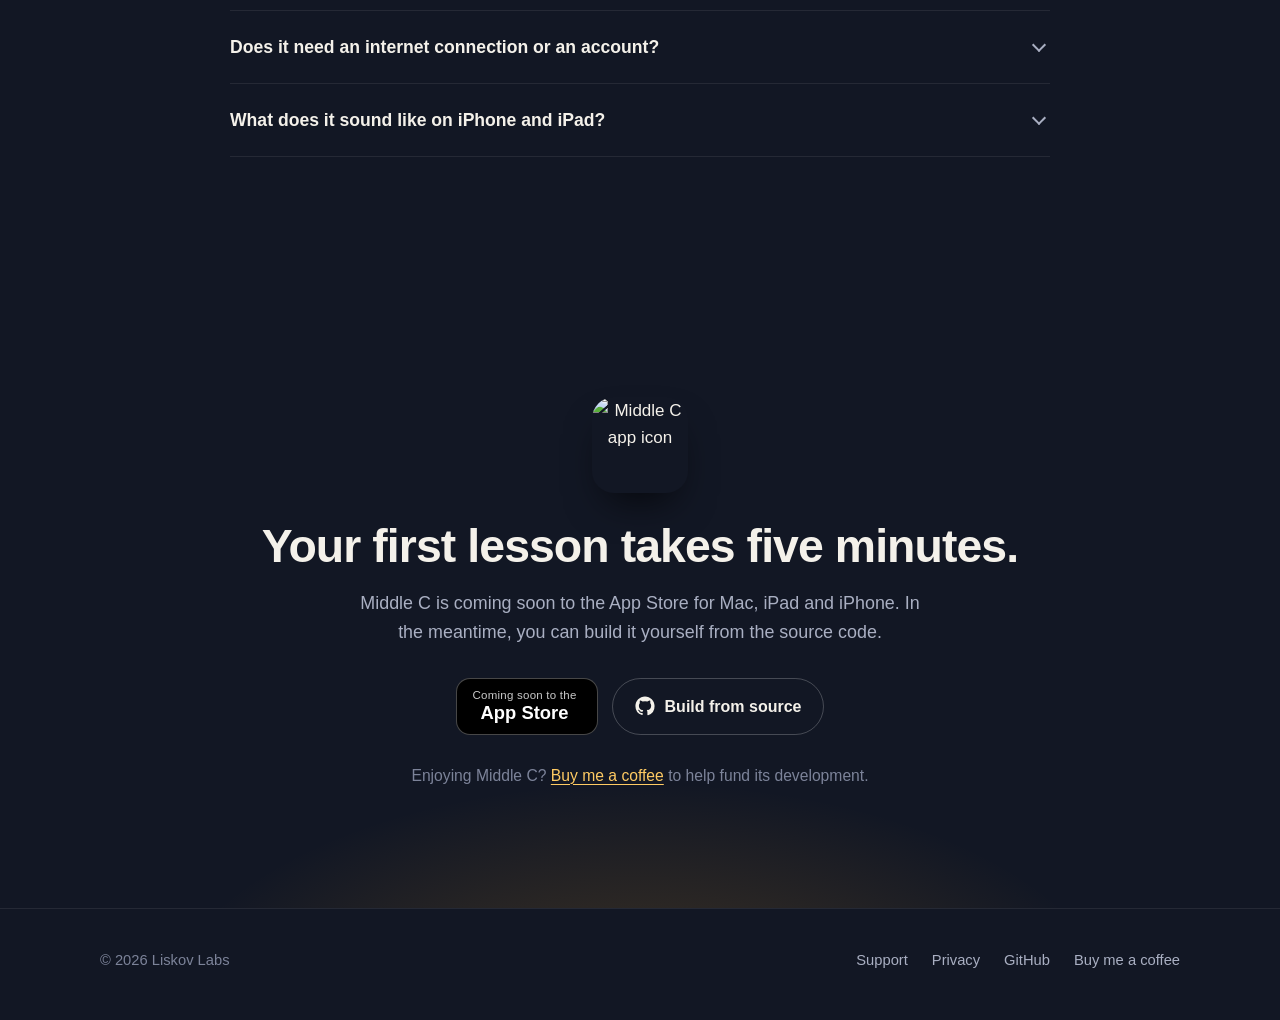
==== commit 61e1e657: "Say a coffee helps fund Middle C's development Co-Authored-By: Claude Opus 5.5 <noreply@anthropic.co" ====
--- a/site/index.html
+++ b/site/index.html
@@ -351,7 +351,7 @@
             Build from source
           </a>
         </div>
-        <p class="tip">Enjoying Middle C? <a href="https://buymeacoffee.com/liskovlabs" rel="noopener">Buy me a coffee</a> to support its development.</p>
+        <p class="tip">Enjoying Middle C? <a href="https://buymeacoffee.com/liskovlabs" rel="noopener">Buy me a coffee</a> to help fund its development.</p>
       </div>
     </section>
   </main>
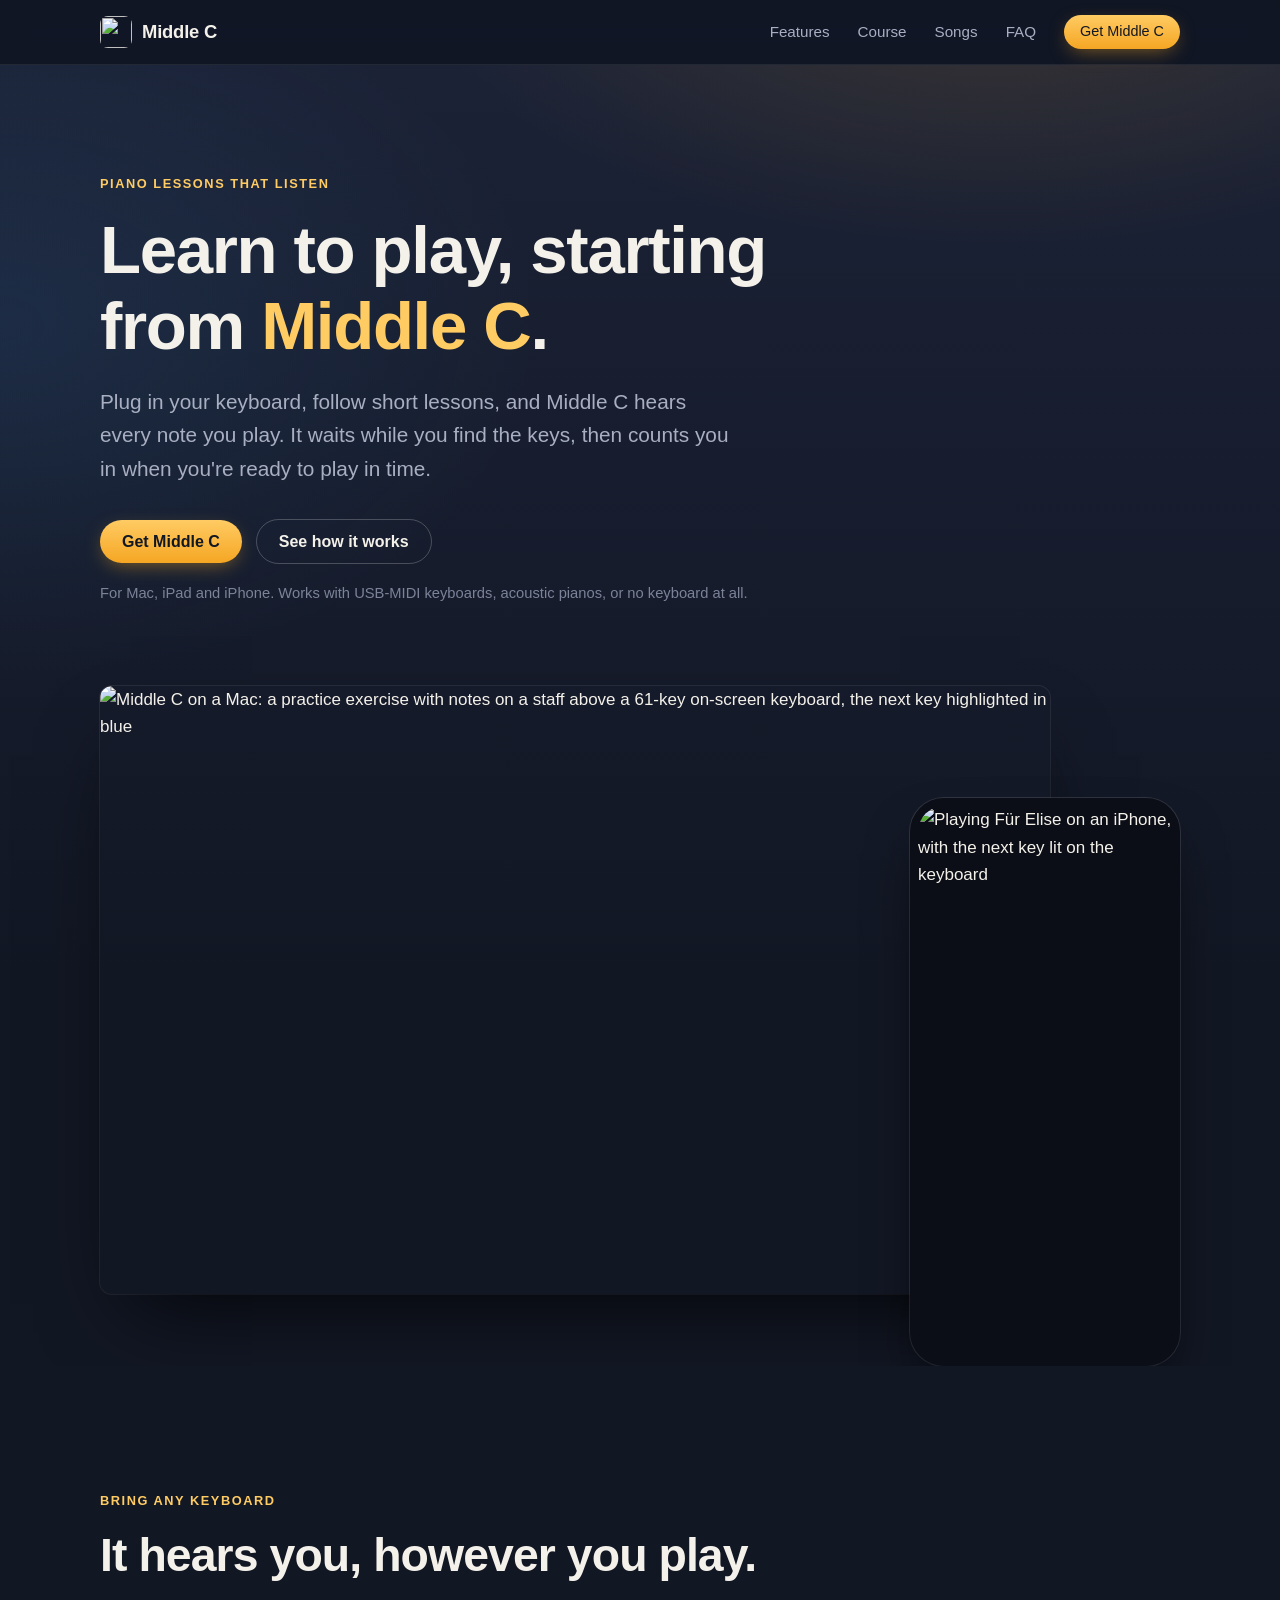
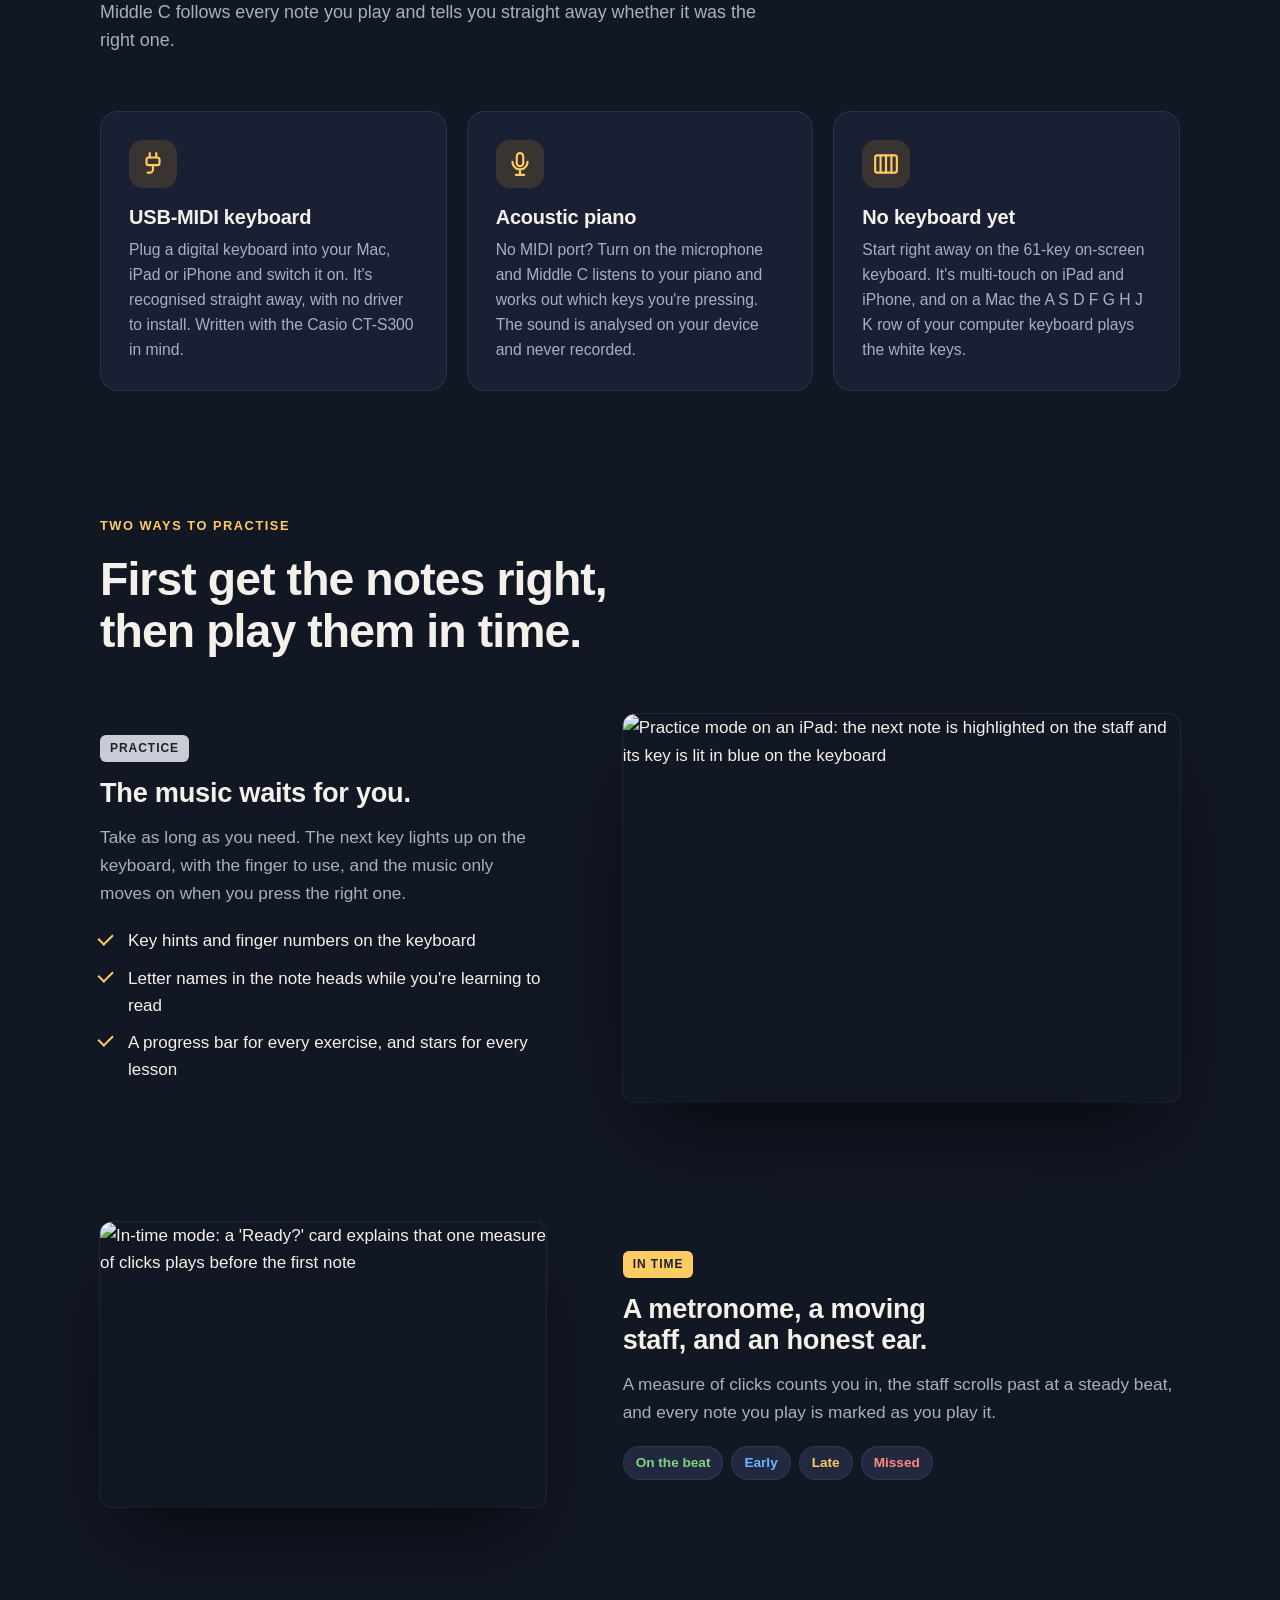
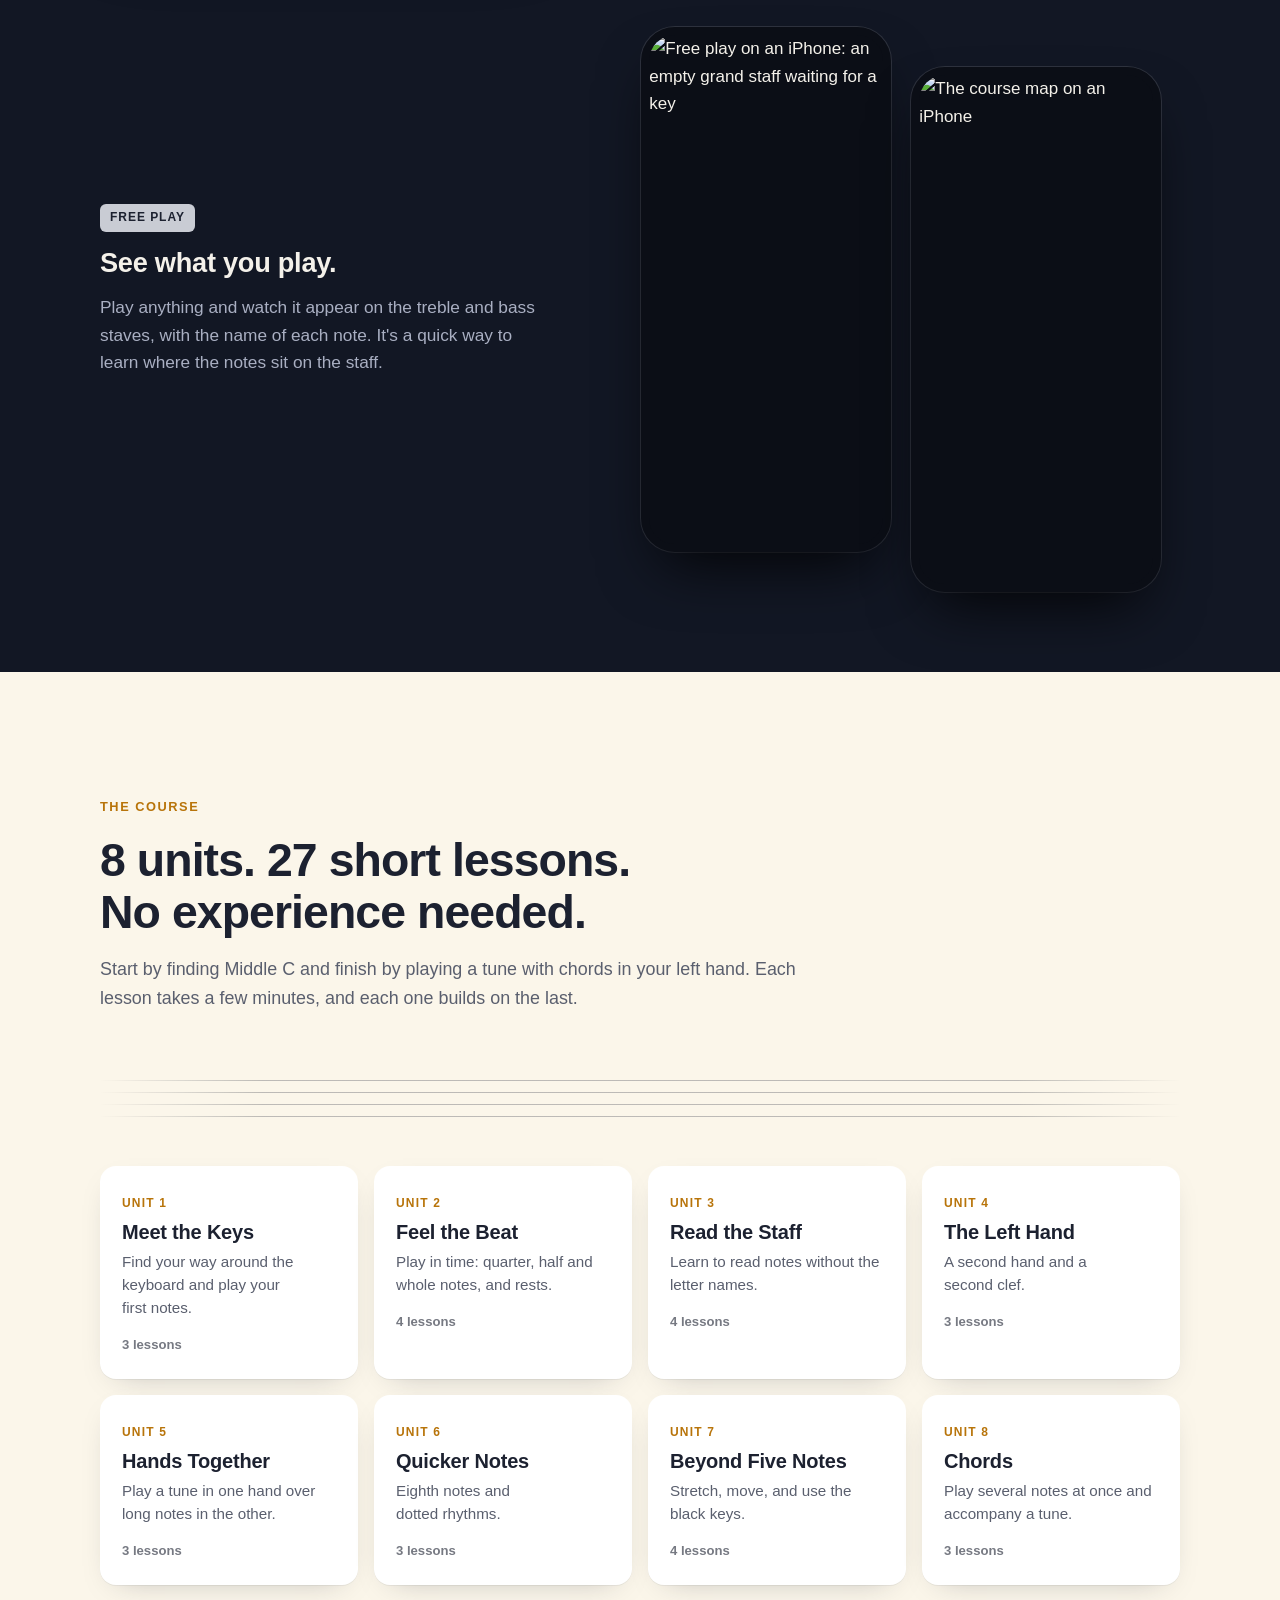
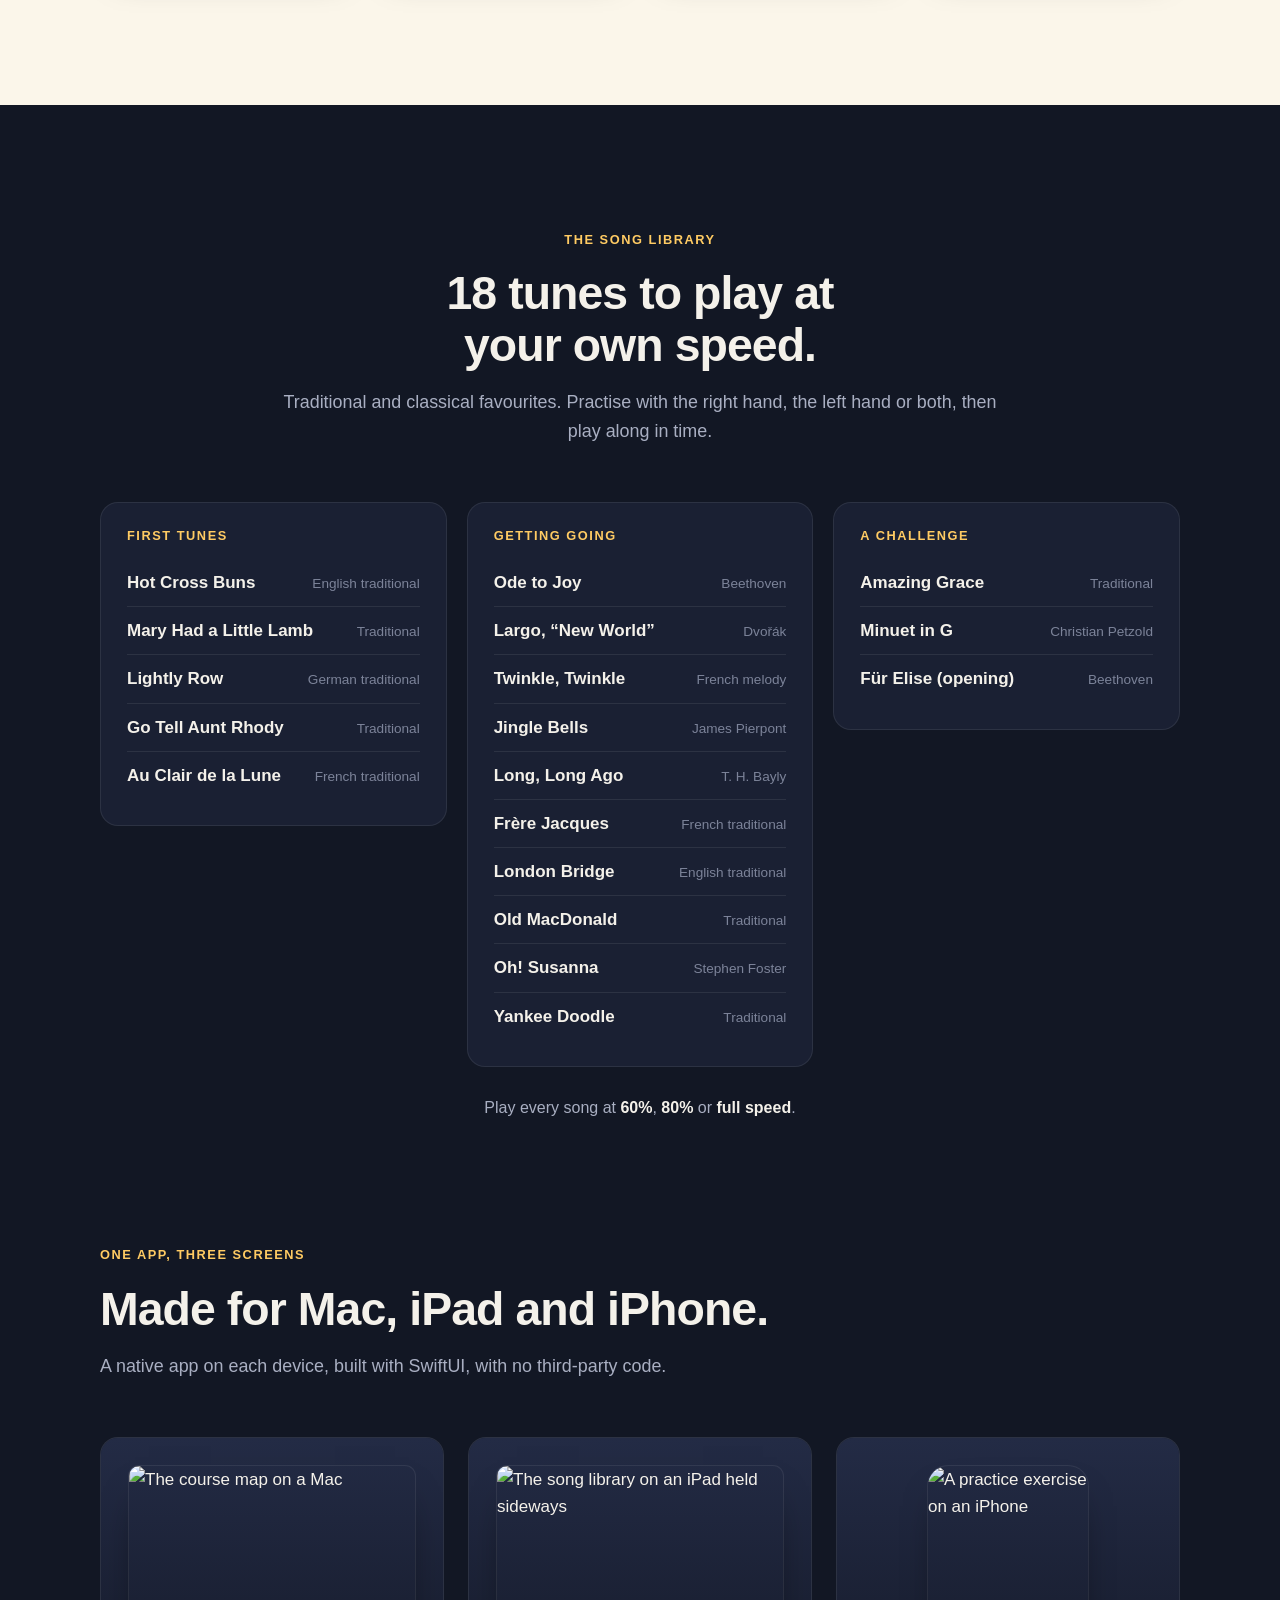
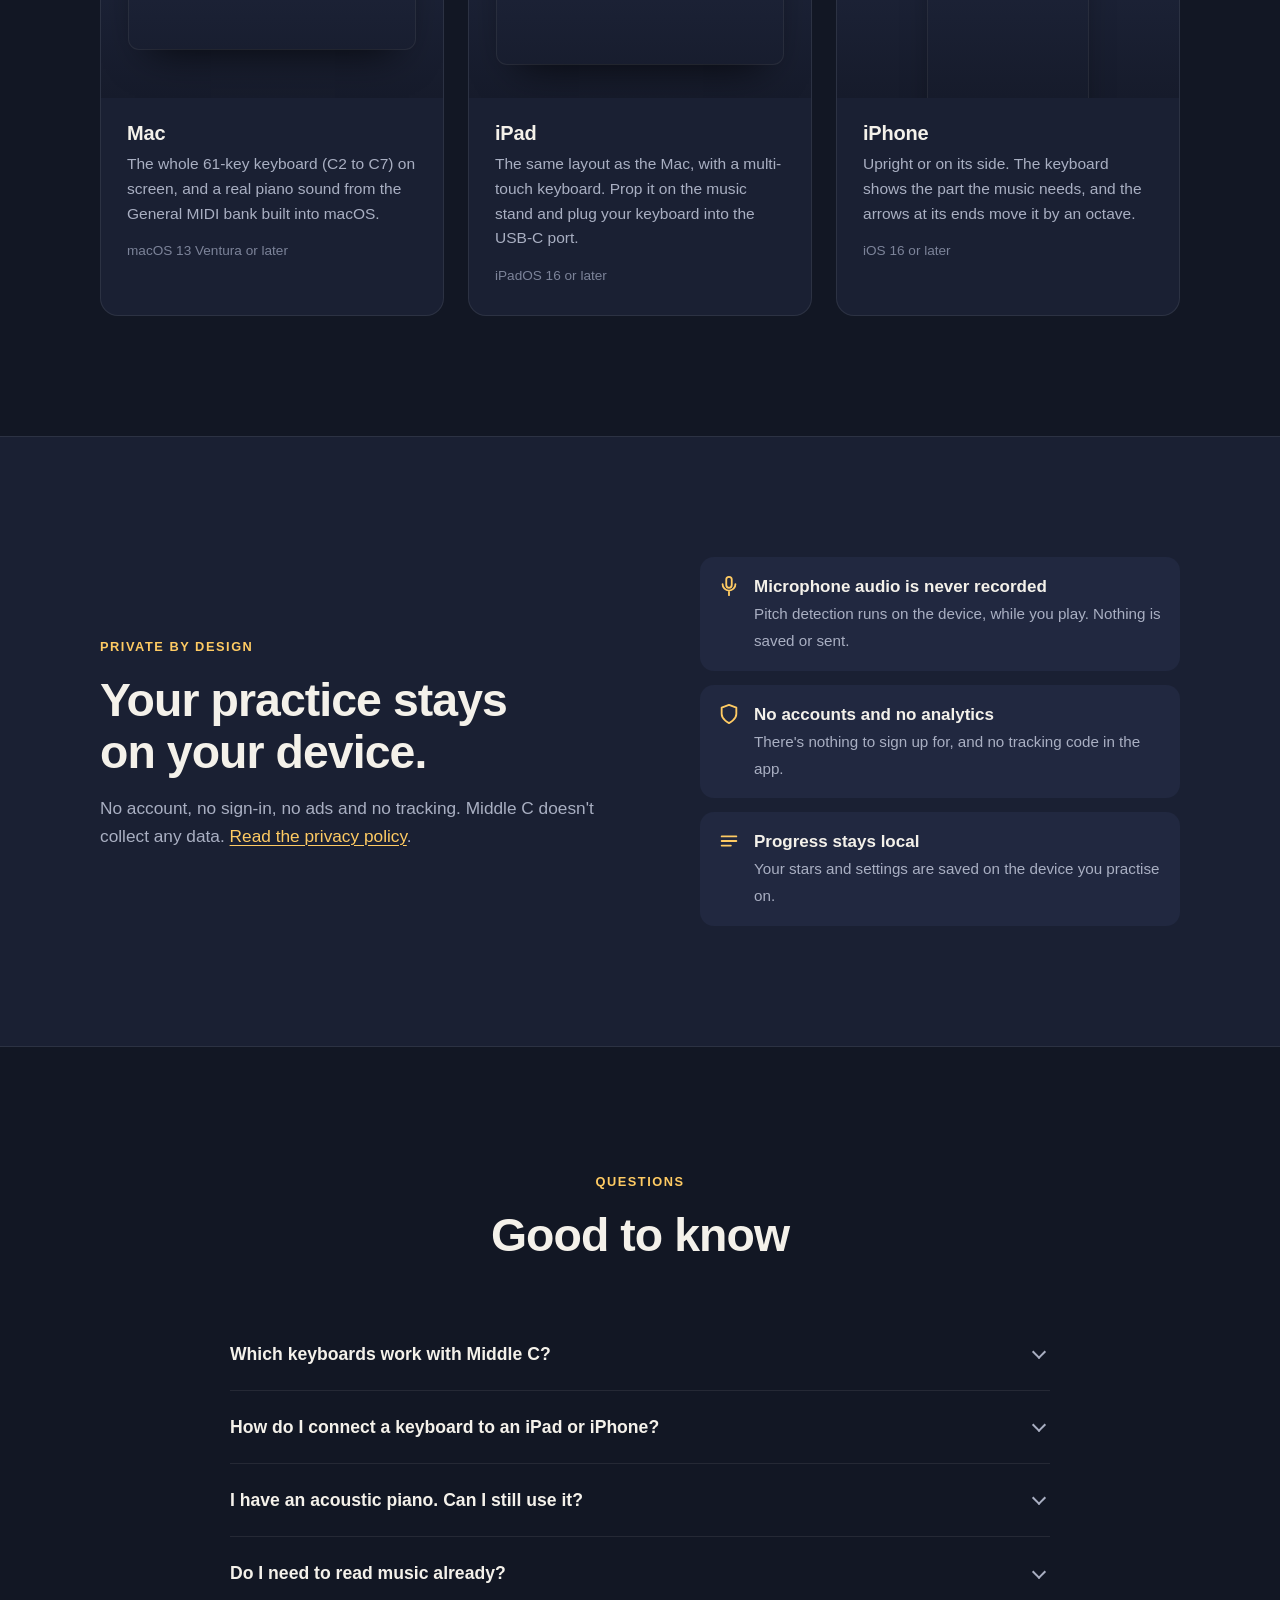
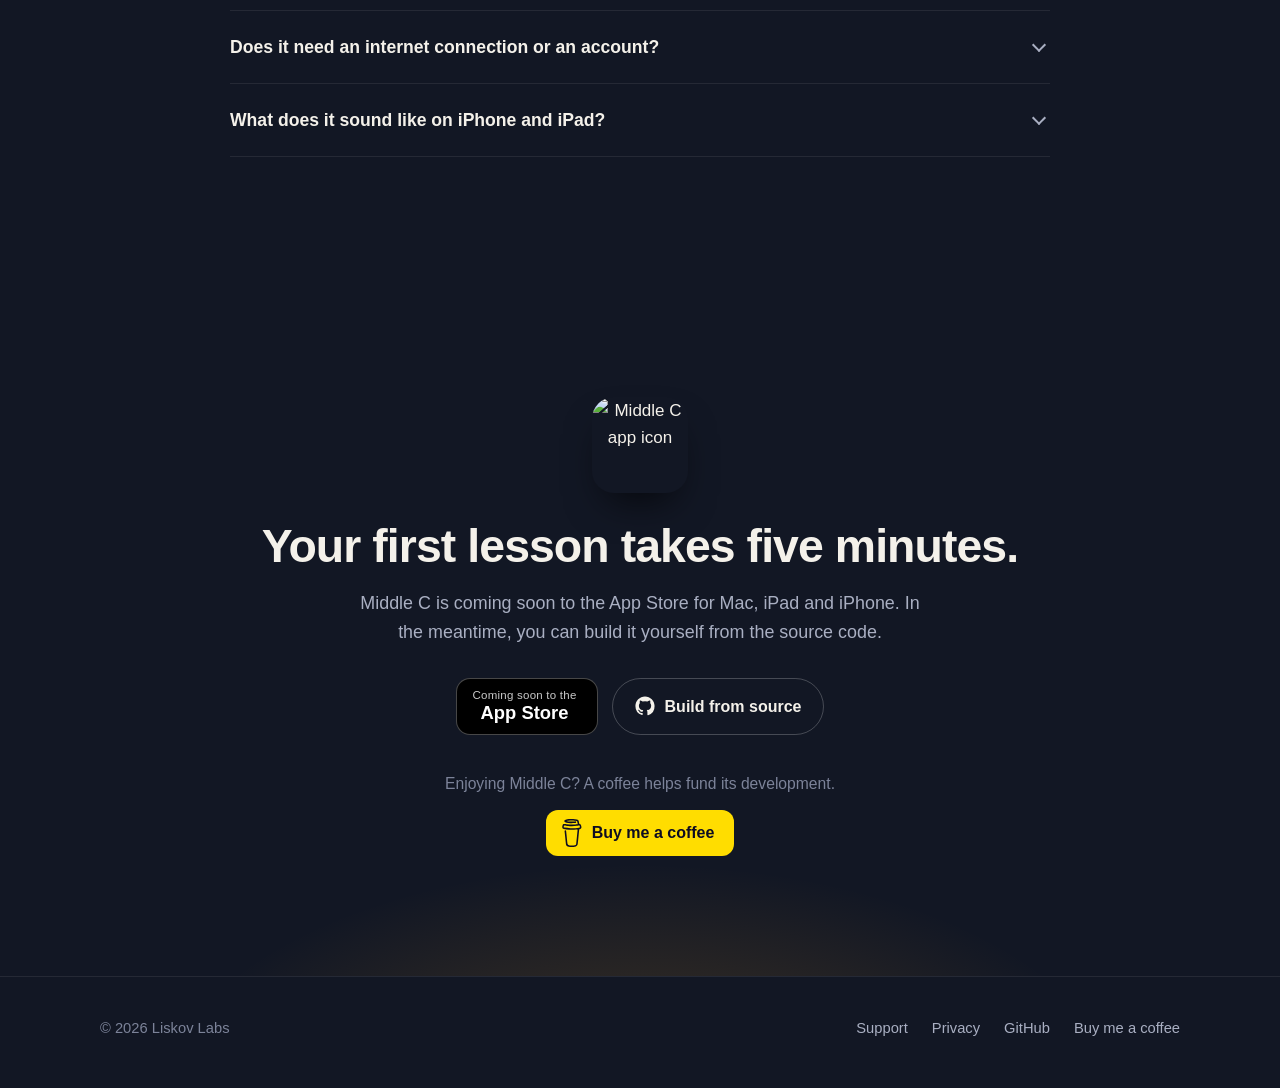
==== commit 727731cc: "Show the Buy Me a Coffee logo on its buttons The site uses a copy of the official logo SVG (site/bmc" ====
--- a/site/index.html
+++ b/site/index.html
@@ -351,7 +351,8 @@
             Build from source
           </a>
         </div>
-        <p class="tip">Enjoying Middle C? <a href="https://buymeacoffee.com/liskovlabs" rel="noopener">Buy me a coffee</a> to help fund its development.</p>
+        <p class="tip">Enjoying Middle C? A coffee helps fund its development.</p>
+        <a class="bmc" href="https://buymeacoffee.com/liskovlabs" rel="noopener"><img src="bmc-logo.svg" alt="" width="20" height="28">Buy me a coffee</a>
       </div>
     </section>
   </main>
--- a/site/style.css
+++ b/site/style.css
@@ -296,7 +296,19 @@
 .cta img { width: 96px; height: 96px; border-radius: 22px; margin: 0 auto 28px; box-shadow: 0 20px 40px -16px rgba(0, 0, 0, 0.8); }
 .cta p { margin: 16px auto 0; max-width: 560px; color: var(--text-dim); font-size: 1.12rem; }
 .cta .actions { margin-top: 32px; display: flex; flex-wrap: wrap; gap: 14px; justify-content: center; }
-.cta .tip { margin-top: 28px; font-size: 0.98rem; color: var(--text-faint); }
+.cta .tip { margin-top: 36px; font-size: 0.98rem; color: var(--text-faint); }
+.cta .bmc { margin-top: 14px; }
+
+/* Buy Me a Coffee button, in Buy Me a Coffee's own colours */
+.bmc {
+  display: inline-flex; align-items: center; gap: 10px;
+  padding: 9px 20px 9px 16px; border-radius: 12px;
+  background: #ffdd00; color: #0d0c22;
+  font-weight: 650; font-size: 1rem; line-height: 1.2; text-decoration: none;
+  transition: transform 0.15s ease, box-shadow 0.15s ease;
+}
+.bmc:hover { color: #0d0c22; transform: translateY(-1px); box-shadow: 0 10px 26px -10px rgba(255, 221, 0, 0.6); }
+.bmc img { width: 20px; height: 28px; margin: 0; border-radius: 0; box-shadow: none; }
 
 /* ---------- Footer ---------- */
 
@@ -319,6 +331,4 @@
 .page li + li { margin-top: 8px; }
 .page strong { color: var(--text); }
 .callout { margin-top: 32px; background: var(--bg-raised); border: 1px solid var(--line); border-radius: var(--radius); padding: 24px 26px; }
-.callout p:first-child { margin-top: 0; }
-.page .callout .btn { color: var(--bg); }
-.page .callout .btn svg { width: 18px; height: 18px; }
+.callout p:first-child { margin-top: 0; }
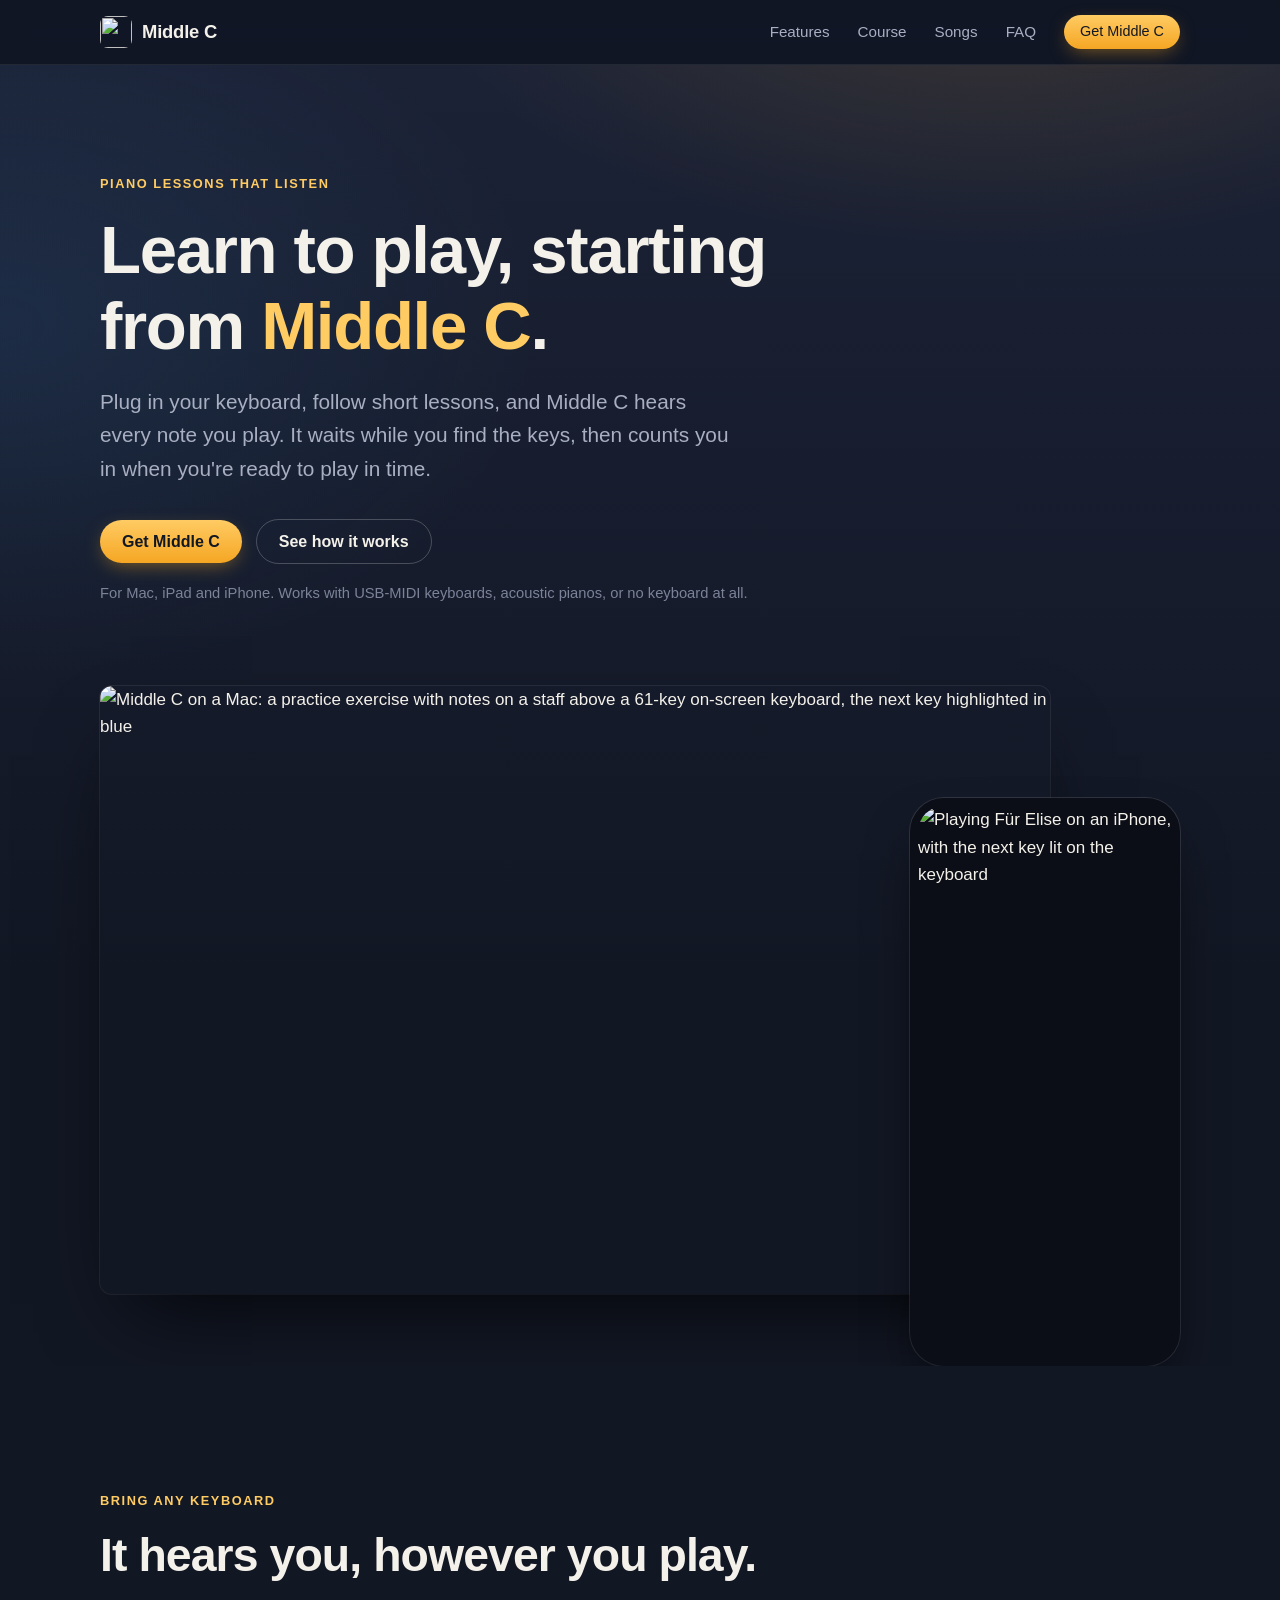
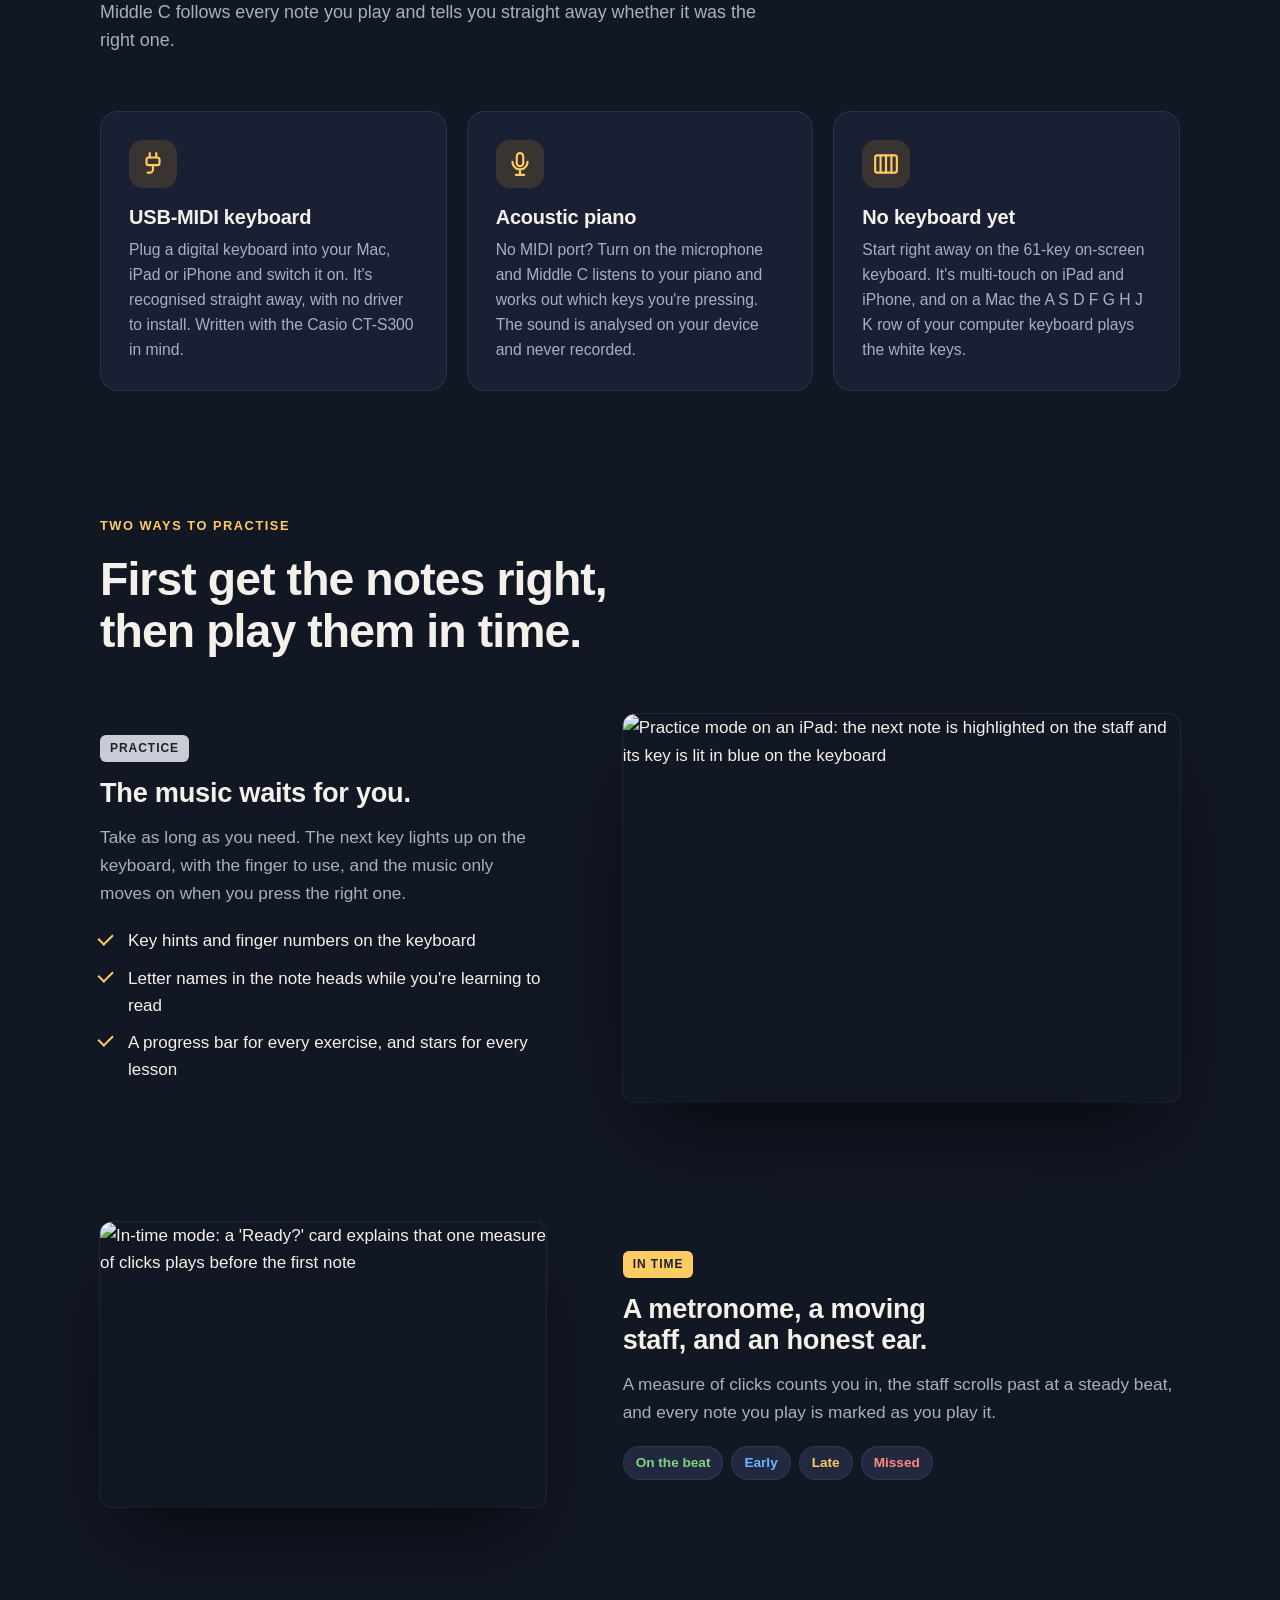
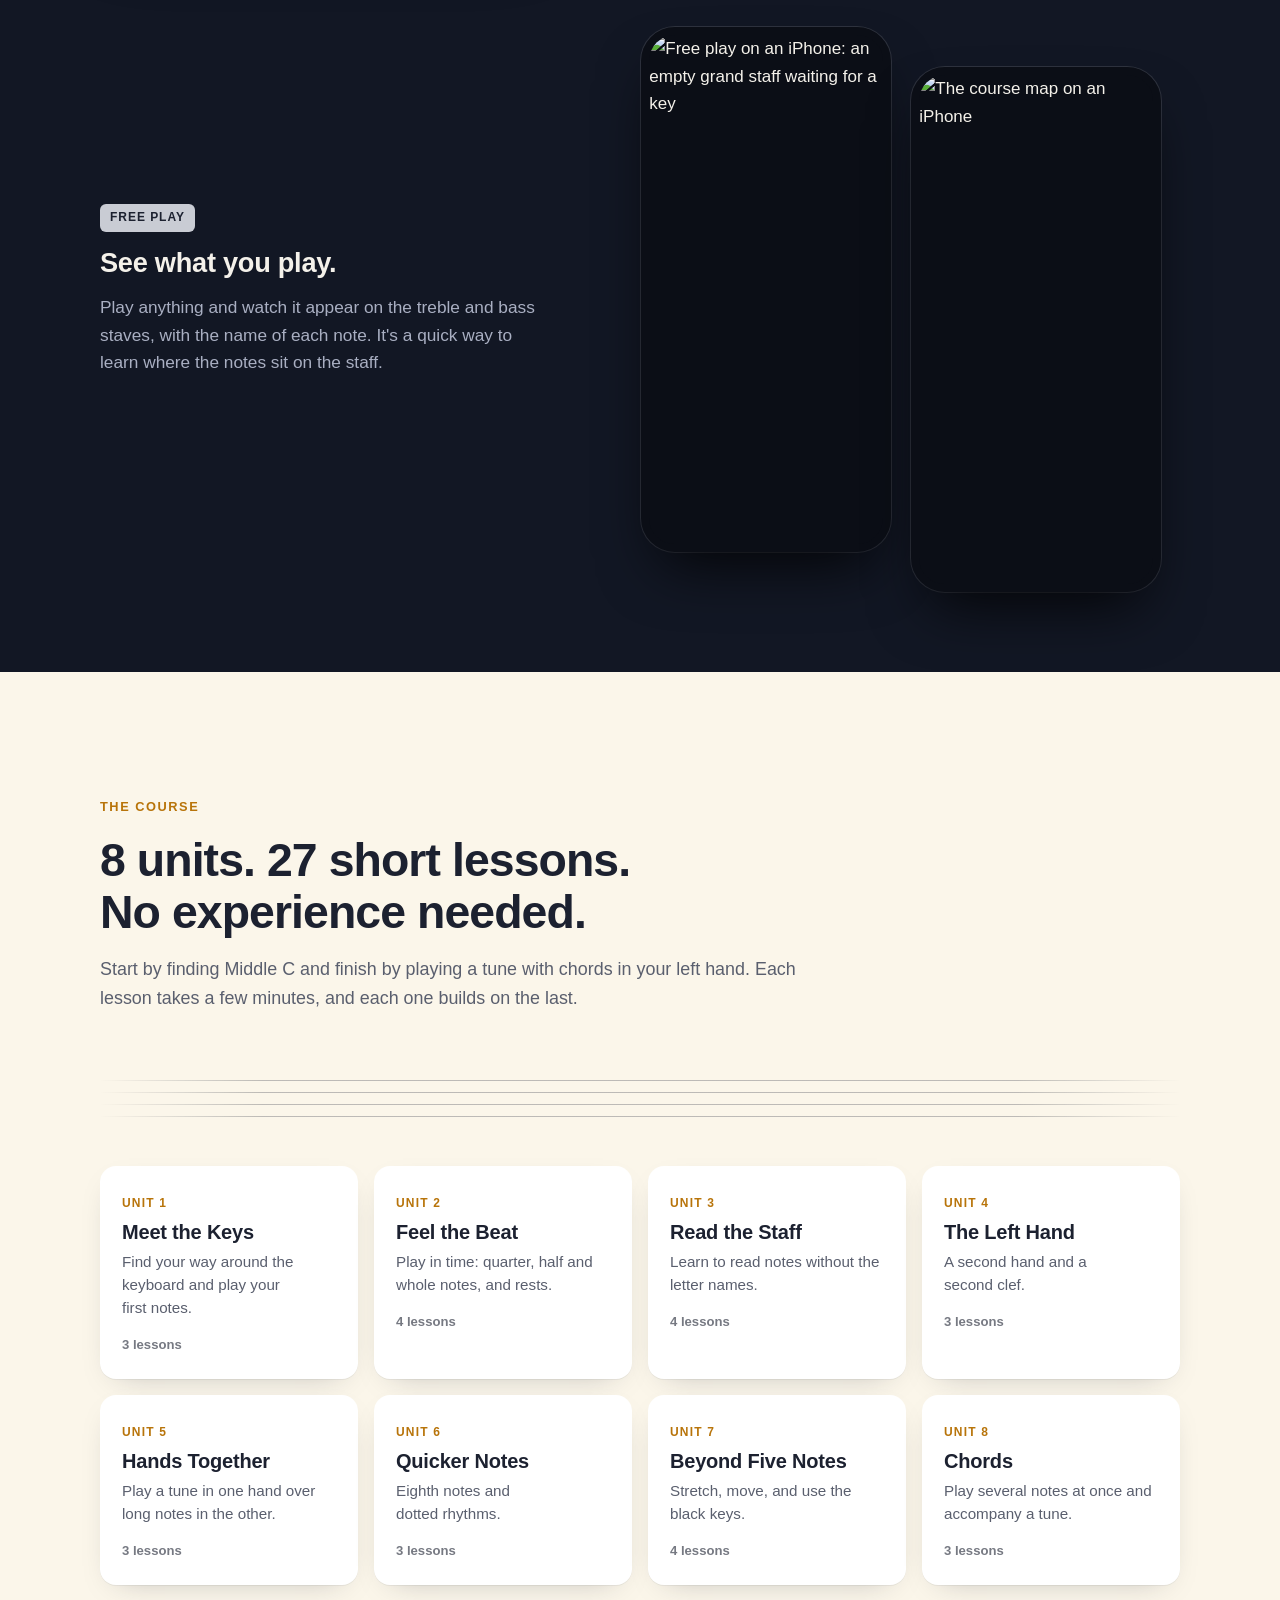
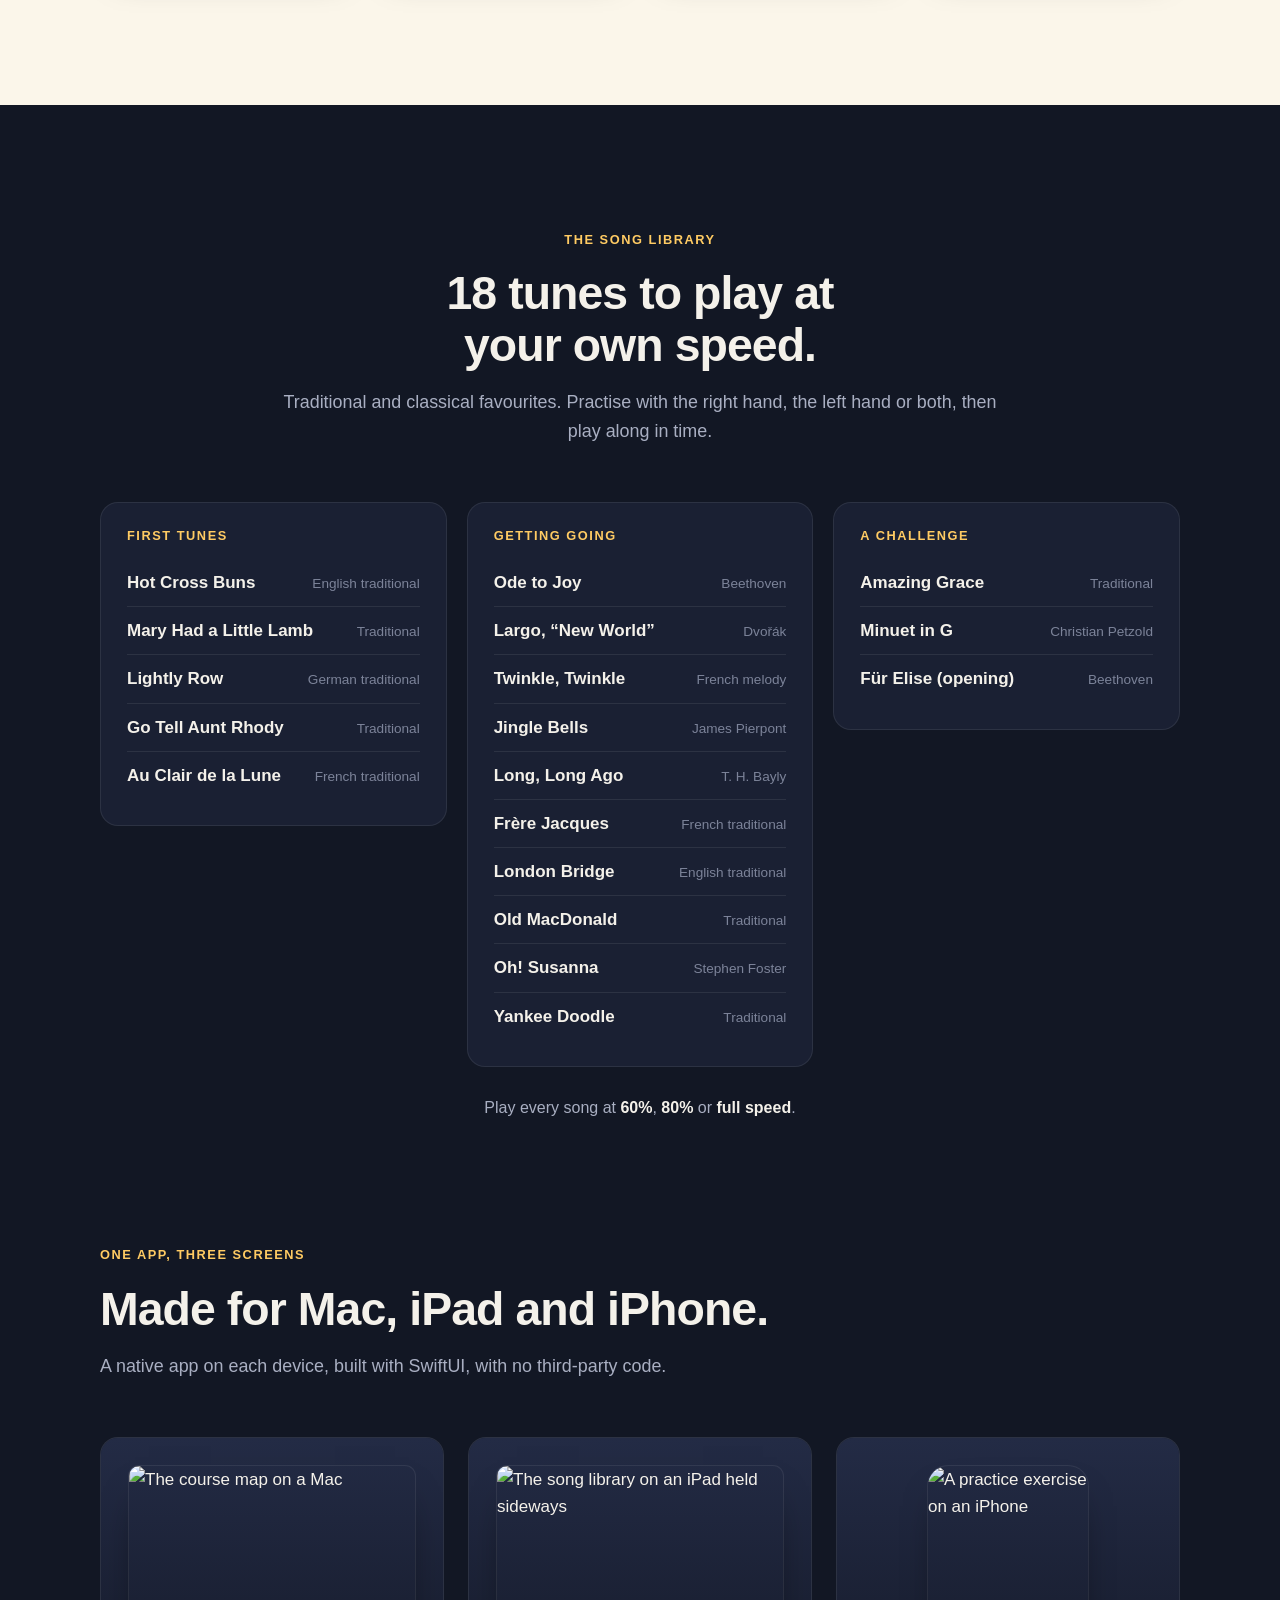
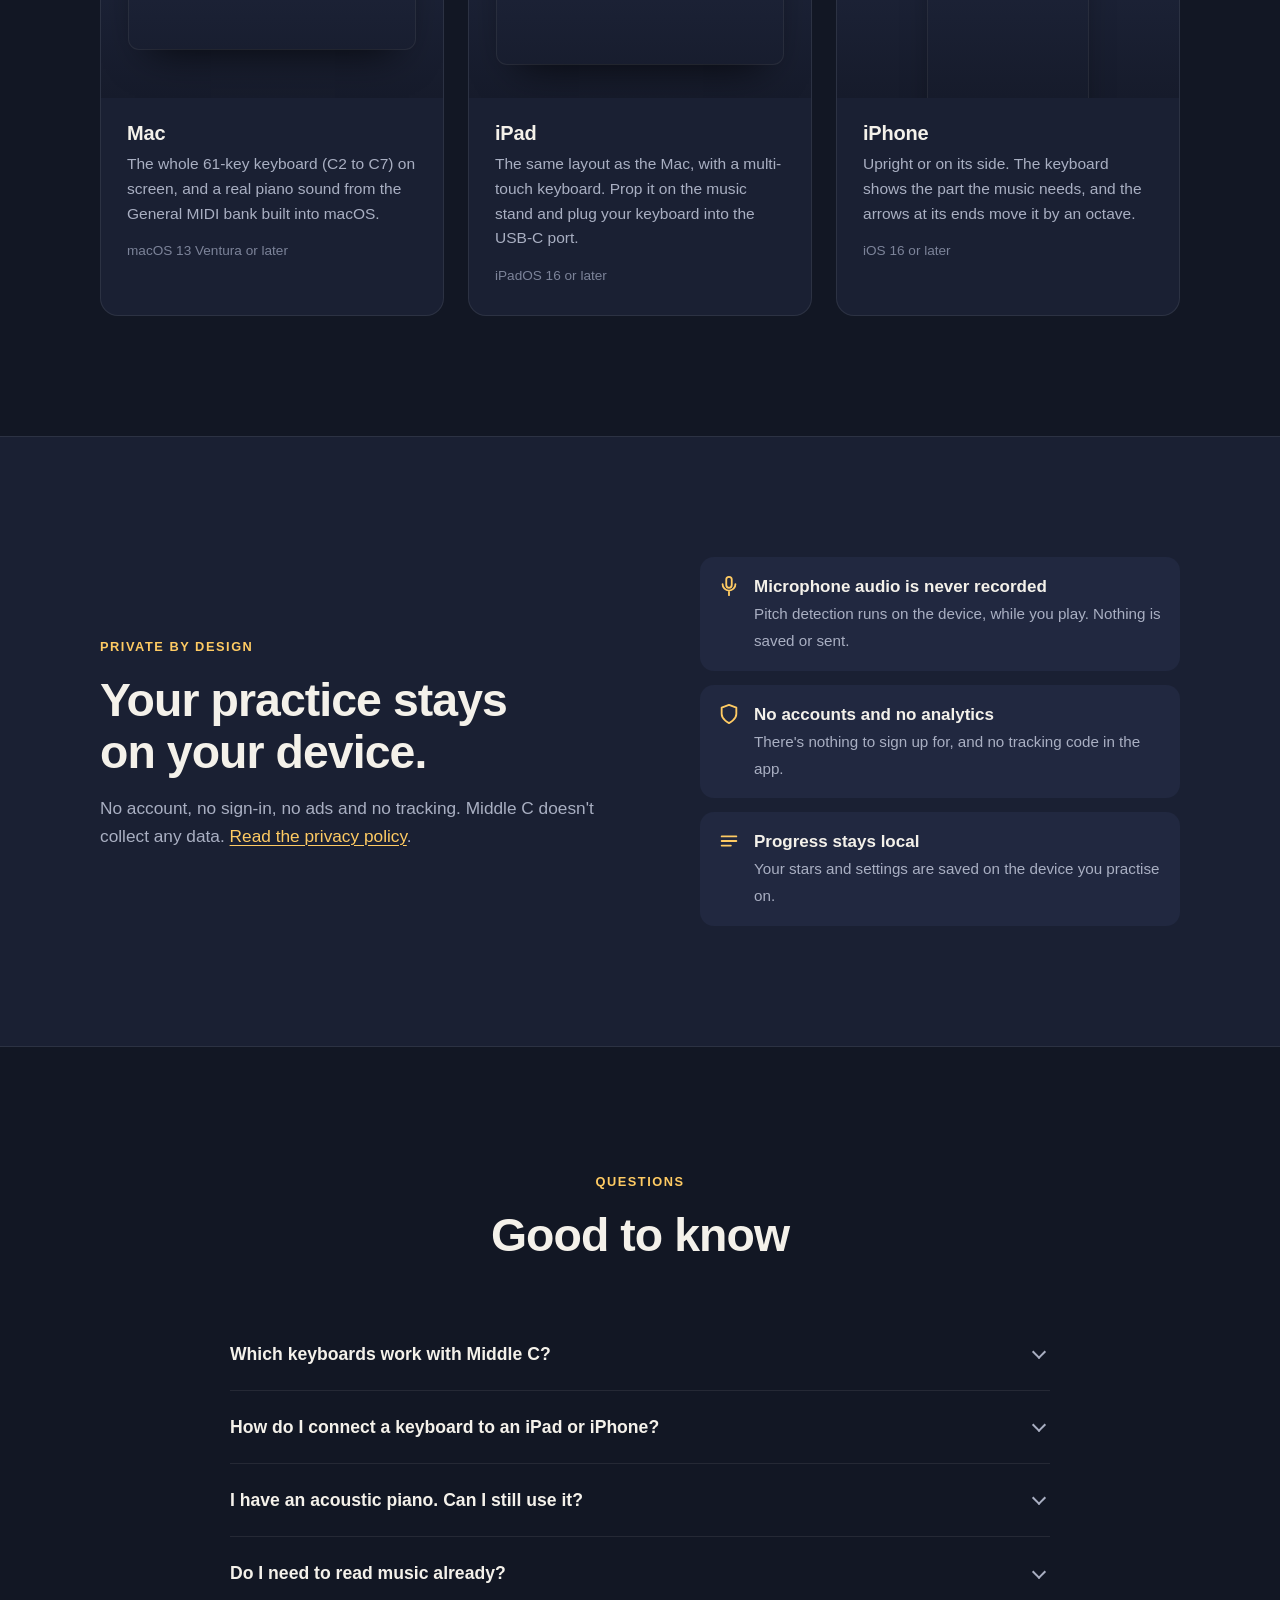
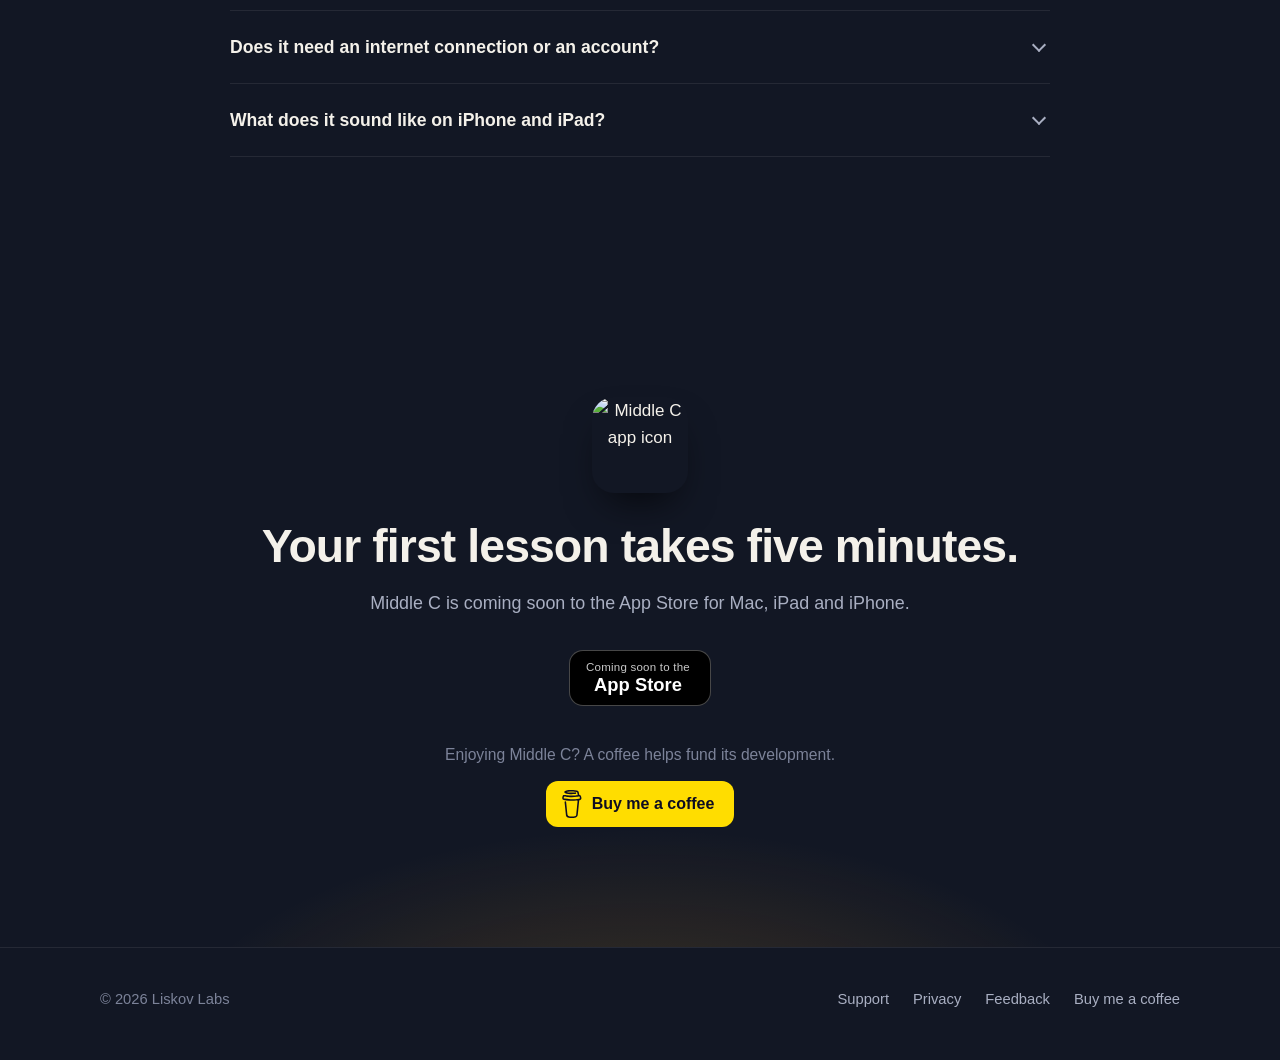
==== commit 1577a405: "Send problem reports to the UserJot feedback board Replace the GitHub issues link on the support pag" ====
--- a/site/index.html
+++ b/site/index.html
@@ -340,16 +340,12 @@
       <div class="wrap">
         <img src="images/icon-256.png" alt="Middle C app icon" width="96" height="96">
         <h2 id="get-title">Your first lesson takes five minutes.</h2>
-        <p>Middle C is coming soon to the App Store for Mac, iPad and iPhone. In the meantime, you can build it yourself from the source code.</p>
+        <p>Middle C is coming soon to the App Store for Mac, iPad and iPhone.</p>
         <div class="actions">
           <!-- When the app is live, replace this span with Apple's official App Store badge linking to the app. -->
           <span class="store-badge" aria-disabled="true">
             <span><small>Coming soon to the</small><strong>App Store</strong></span>
           </span>
-          <a class="btn ghost" href="https://github.com/cvrajeesh/piano-tutor">
-            <svg viewBox="0 0 24 24" fill="currentColor" aria-hidden="true"><path d="M12 .5C5.65.5.5 5.65.5 12a11.5 11.5 0 0 0 7.86 10.92c.58.1.79-.25.79-.56v-2c-3.2.7-3.87-1.37-3.87-1.37-.53-1.33-1.28-1.69-1.28-1.69-1.04-.72.08-.7.08-.7 1.16.08 1.77 1.19 1.77 1.19 1.03 1.76 2.7 1.25 3.36.96.1-.75.4-1.25.73-1.54-2.56-.29-5.25-1.28-5.25-5.68 0-1.25.45-2.28 1.18-3.08-.12-.29-.51-1.46.11-3.04 0 0 .97-.31 3.17 1.18a11 11 0 0 1 5.77 0c2.2-1.49 3.17-1.18 3.17-1.18.62 1.58.23 2.75.11 3.04.74.8 1.18 1.83 1.18 3.08 0 4.41-2.69 5.38-5.26 5.67.41.36.78 1.06.78 2.14v3.17c0 .31.21.67.8.56A11.5 11.5 0 0 0 23.5 12C23.5 5.65 18.35.5 12 .5z"/></svg>
-            Build from source
-          </a>
         </div>
         <p class="tip">Enjoying Middle C? A coffee helps fund its development.</p>
         <a class="bmc" href="https://buymeacoffee.com/liskovlabs" rel="noopener"><img src="bmc-logo.svg" alt="" width="20" height="28">Buy me a coffee</a>
@@ -363,7 +359,7 @@
       <nav aria-label="Footer">
         <a href="support.html">Support</a>
         <a href="privacy.html">Privacy</a>
-        <a href="https://github.com/cvrajeesh/piano-tutor">GitHub</a>
+        <a href="https://middlec.userjot.com" rel="noopener">Feedback</a>
         <a href="https://buymeacoffee.com/liskovlabs" rel="noopener">Buy me a coffee</a>
       </nav>
     </div>
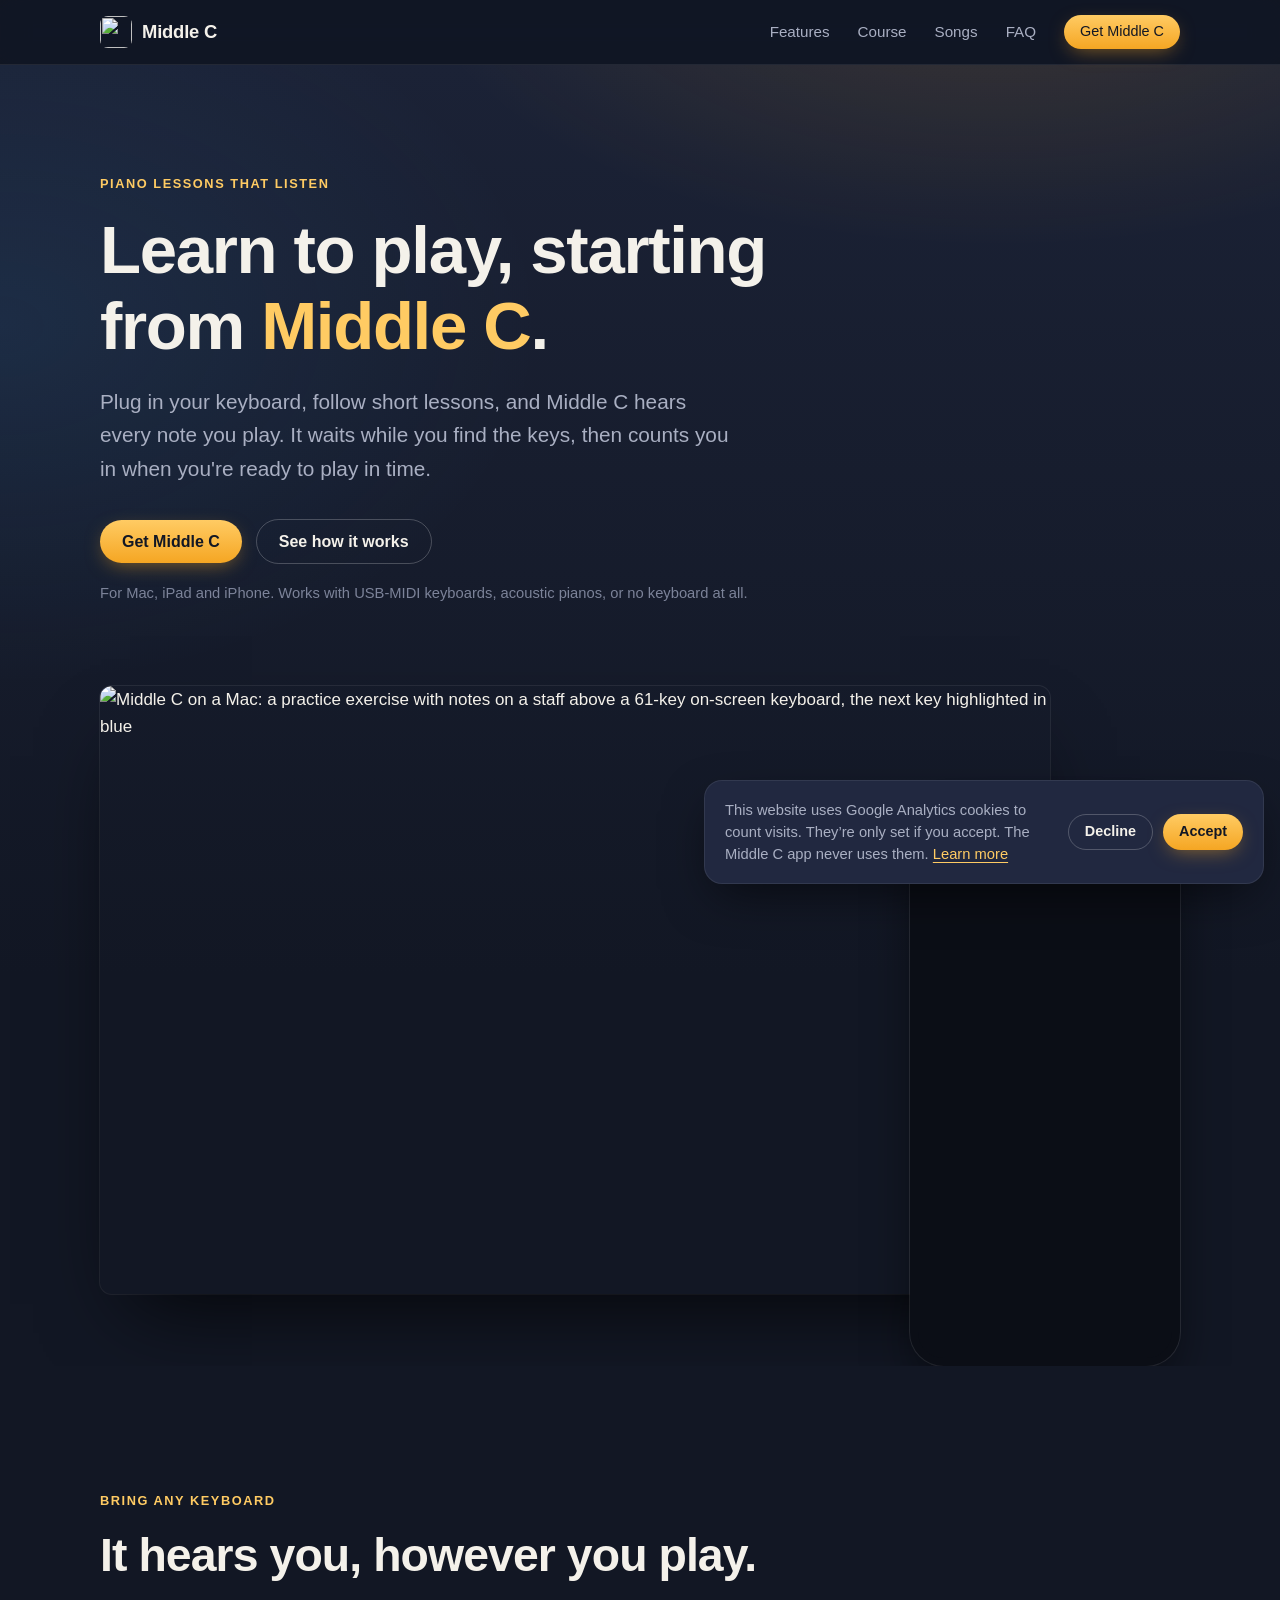
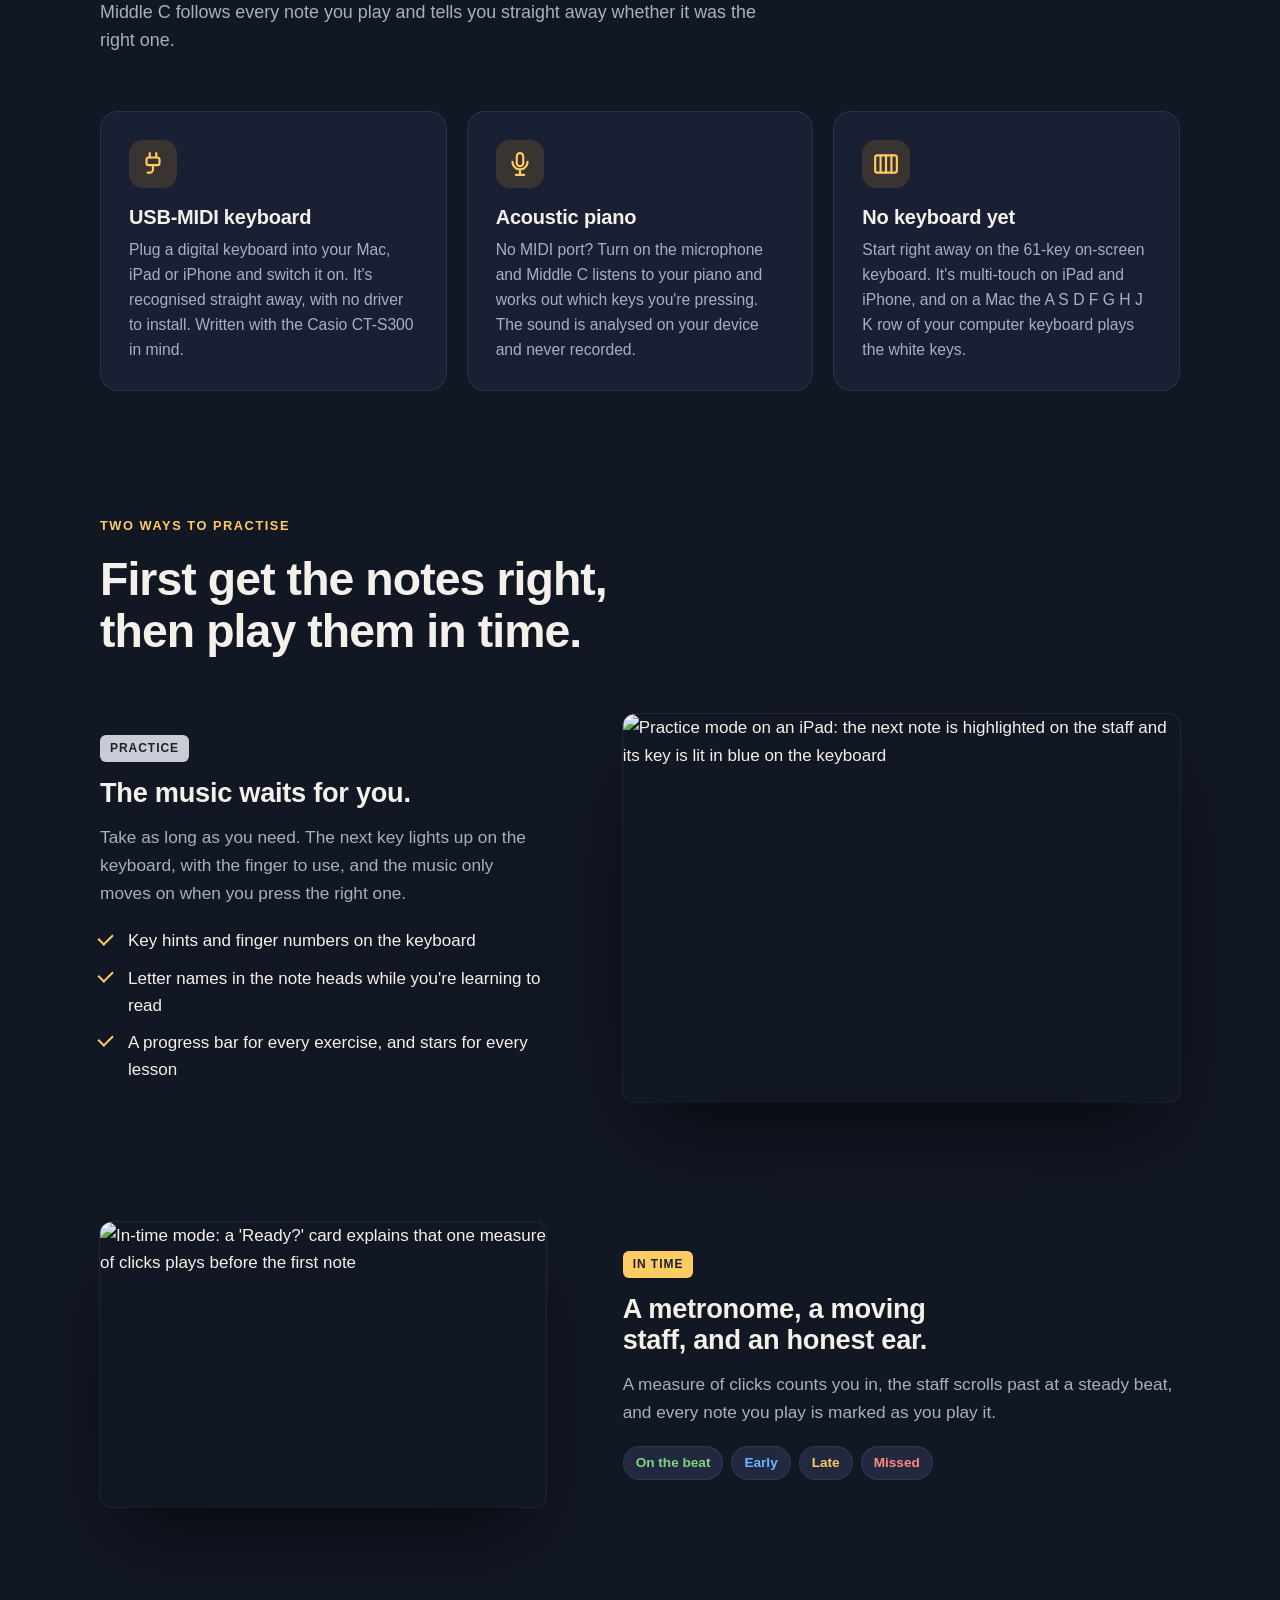
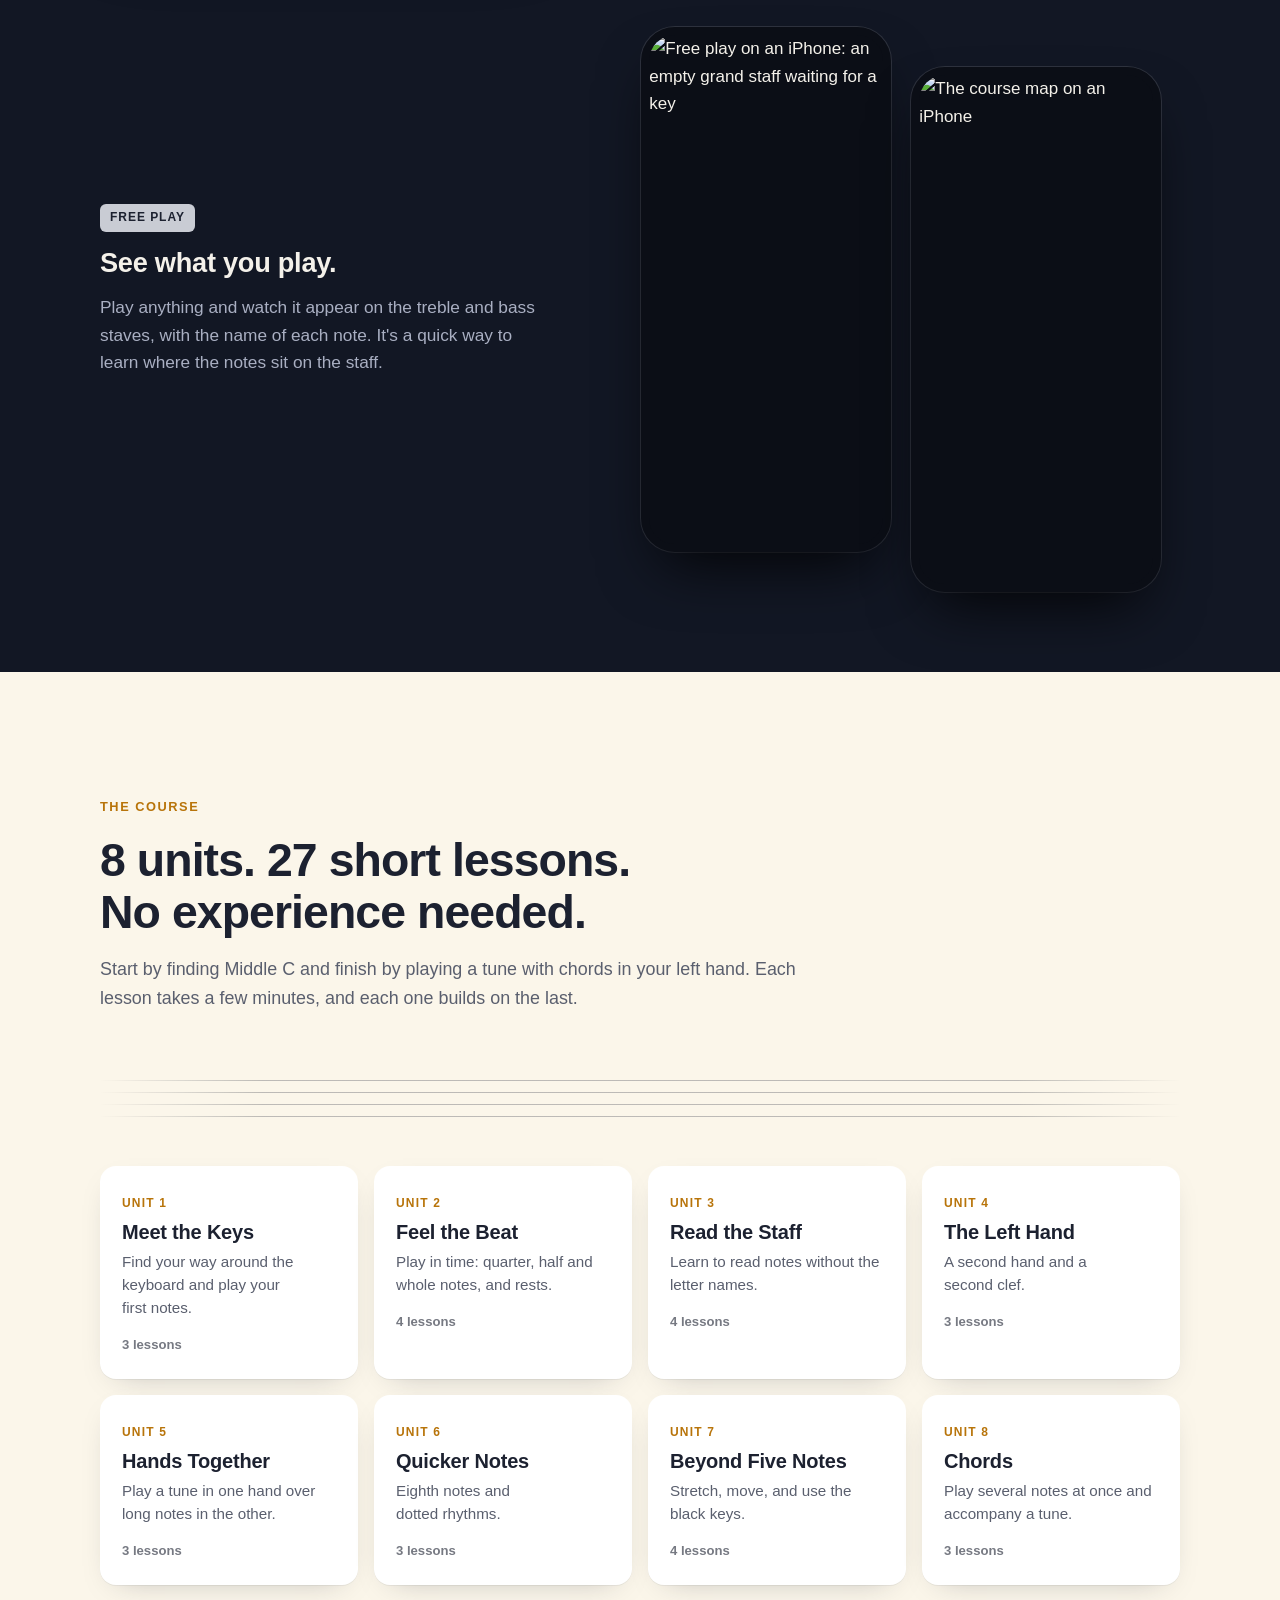
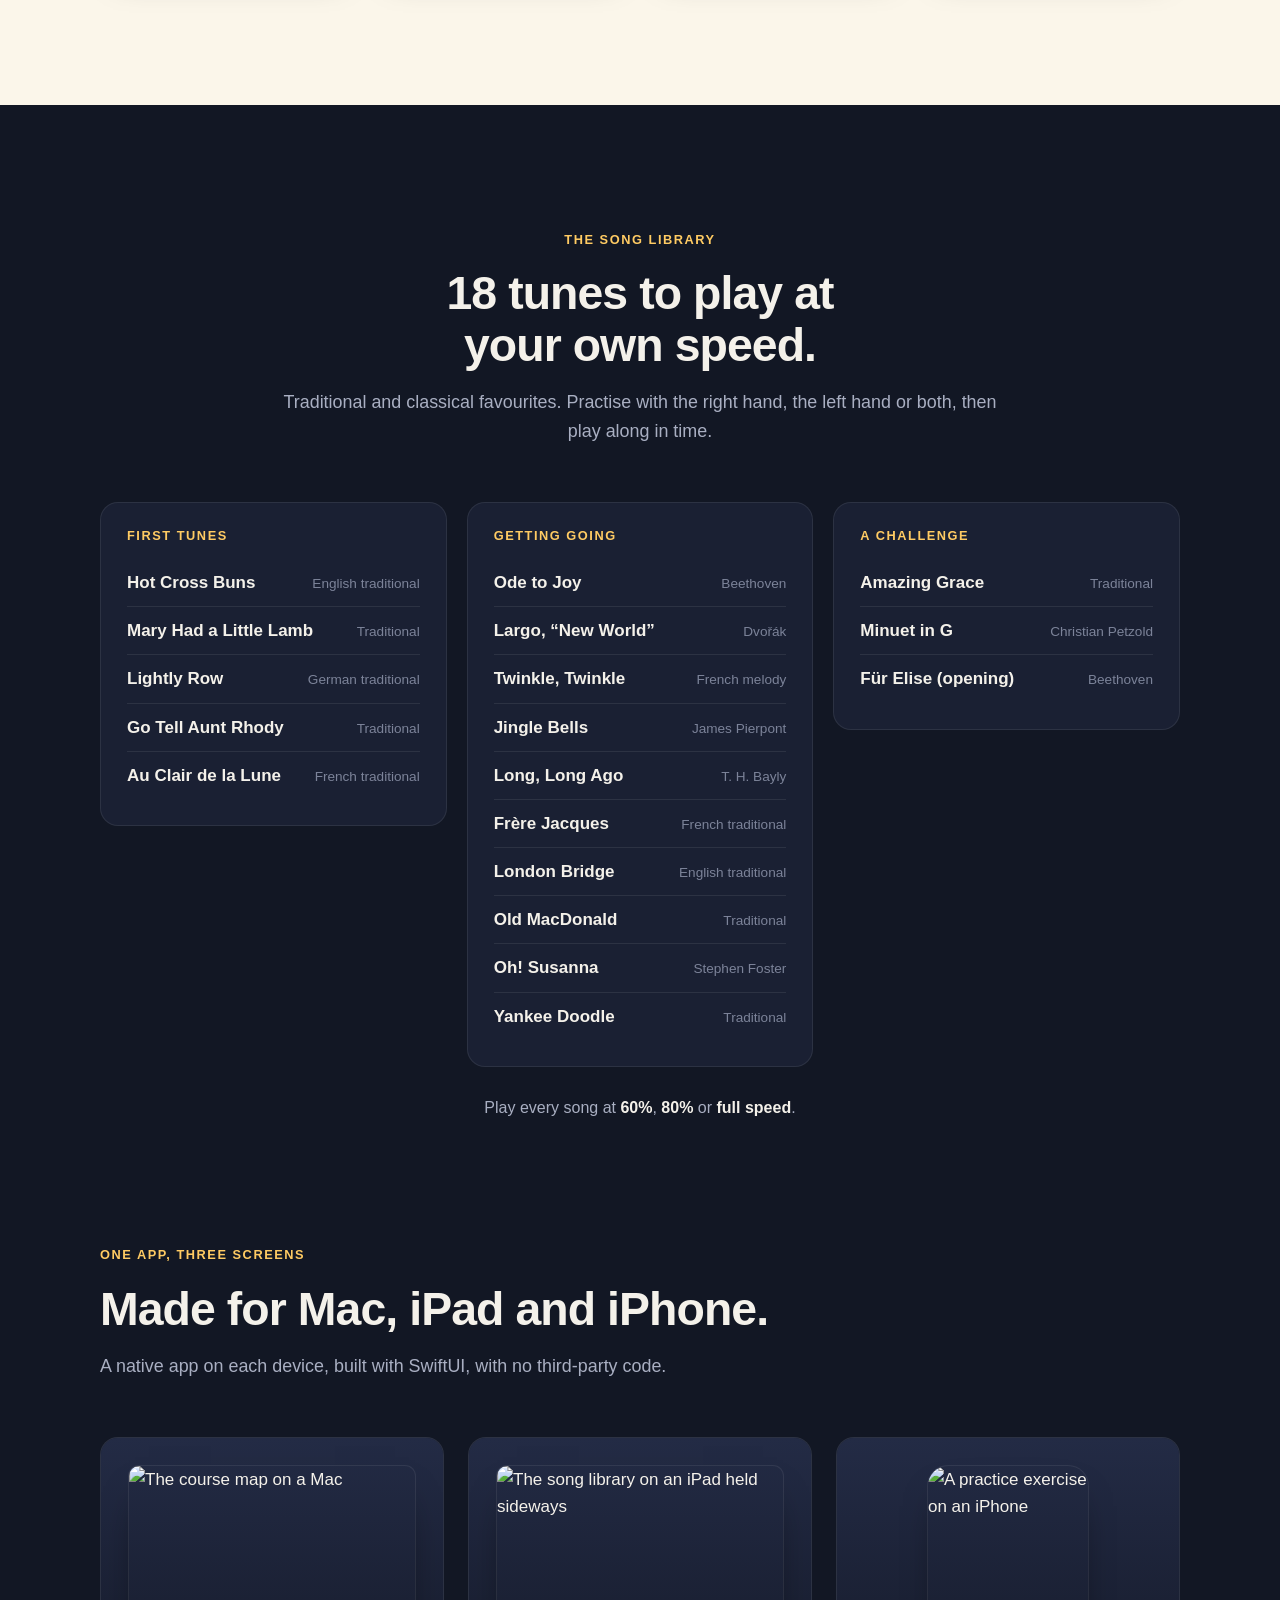
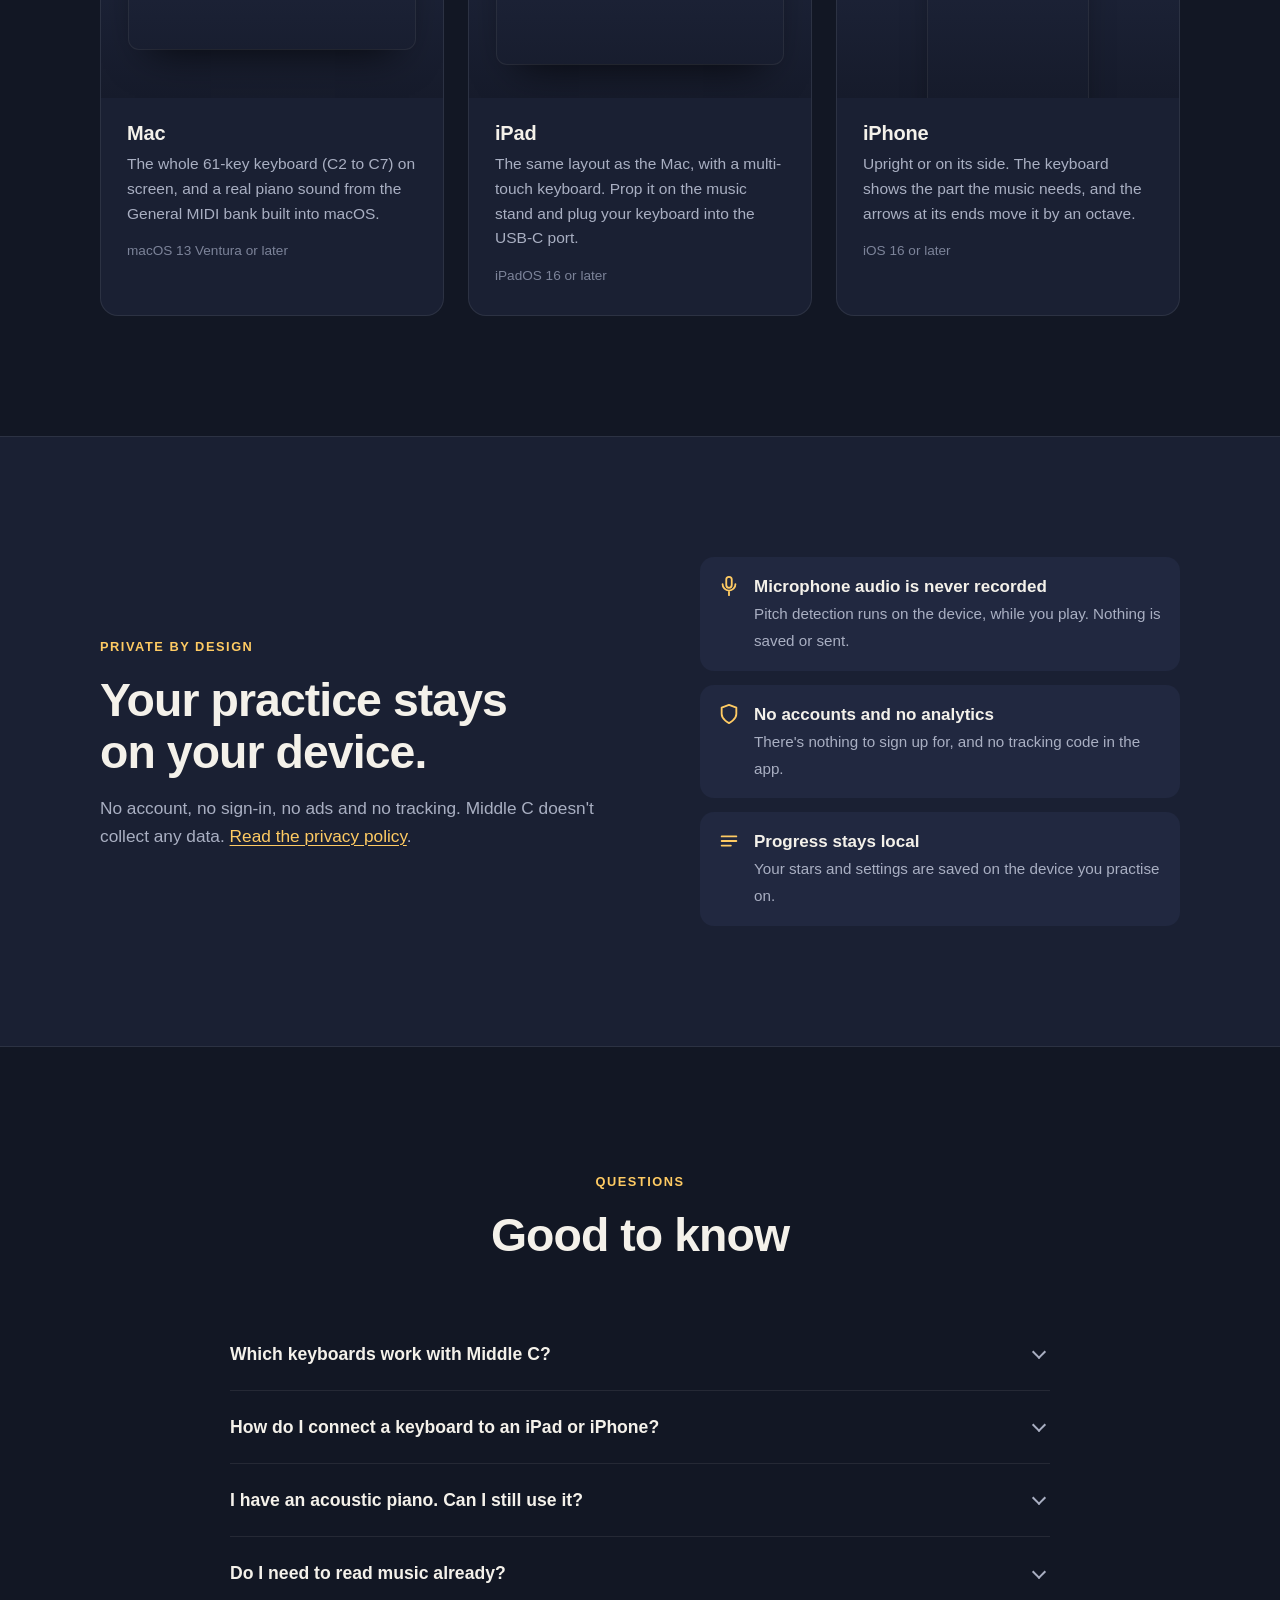
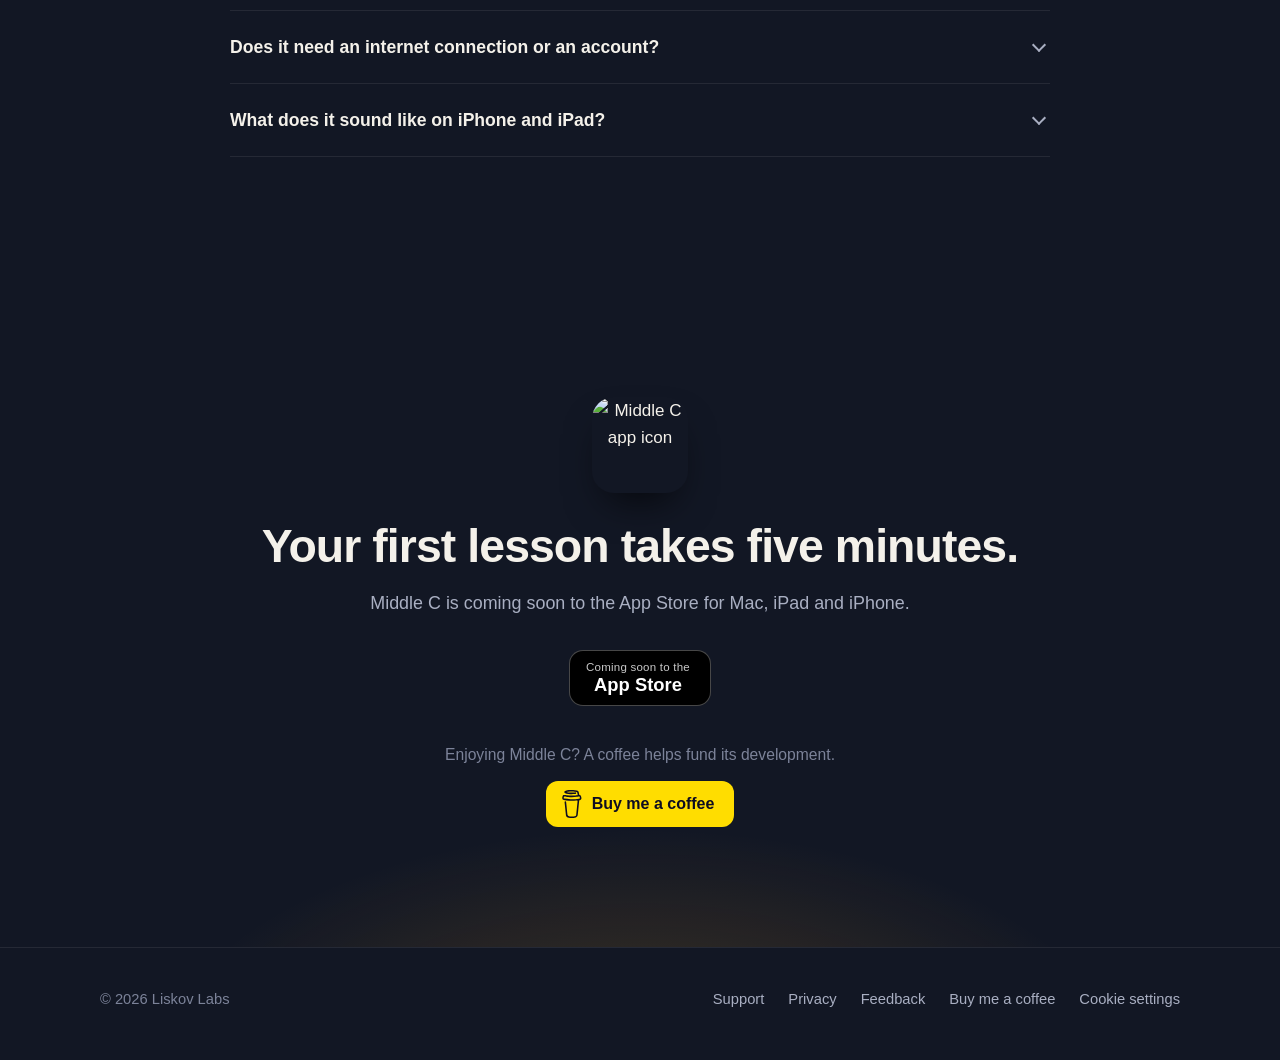
==== commit c8a5b880: "feat: Ask for cookie consent before loading Google Tag Manager Tag Manager now loads only after a vi" ====
--- a/site/index.html
+++ b/site/index.html
@@ -10,6 +10,7 @@
   <link rel="icon" href="favicon.svg" type="image/svg+xml">
   <link rel="apple-touch-icon" href="apple-touch-icon.png">
   <link rel="stylesheet" href="style.css">
+  <script src="consent.js" defer></script>
 
   <meta property="og:type" content="website">
   <meta property="og:site_name" content="Middle C">
@@ -361,6 +362,7 @@
         <a href="privacy.html">Privacy</a>
         <a href="https://middlec.userjot.com" rel="noopener">Feedback</a>
         <a href="https://buymeacoffee.com/liskovlabs" rel="noopener">Buy me a coffee</a>
+        <a href="#" data-cookie-settings>Cookie settings</a>
       </nav>
     </div>
   </footer>
--- a/site/style.css
+++ b/site/style.css
@@ -331,4 +331,21 @@
 .page li + li { margin-top: 8px; }
 .page strong { color: var(--text); }
 .callout { margin-top: 32px; background: var(--bg-raised); border: 1px solid var(--line); border-radius: var(--radius); padding: 24px 26px; }
-.callout p:first-child { margin-top: 0; }+.callout p:first-child { margin-top: 0; }
+/* ---------- Cookie banner ---------- */
+
+.cookie-banner {
+  position: fixed; z-index: 60;
+  left: 16px; right: 16px; bottom: 16px;
+  max-width: 560px; margin-left: auto;
+  display: flex; flex-wrap: wrap; align-items: center; gap: 14px 20px;
+  padding: 18px 20px;
+  background: var(--bg-card); color: var(--text-dim);
+  border: 1px solid var(--line); border-radius: var(--radius);
+  box-shadow: 0 18px 50px -12px rgba(0, 0, 0, 0.6);
+  font-size: 0.92rem; line-height: 1.5;
+}
+.cookie-banner[hidden] { display: none; }
+.cookie-banner p { flex: 1 1 260px; }
+.cookie-actions { display: flex; gap: 10px; margin-left: auto; }
+.cookie-actions .btn { cursor: pointer; font-family: inherit; }
